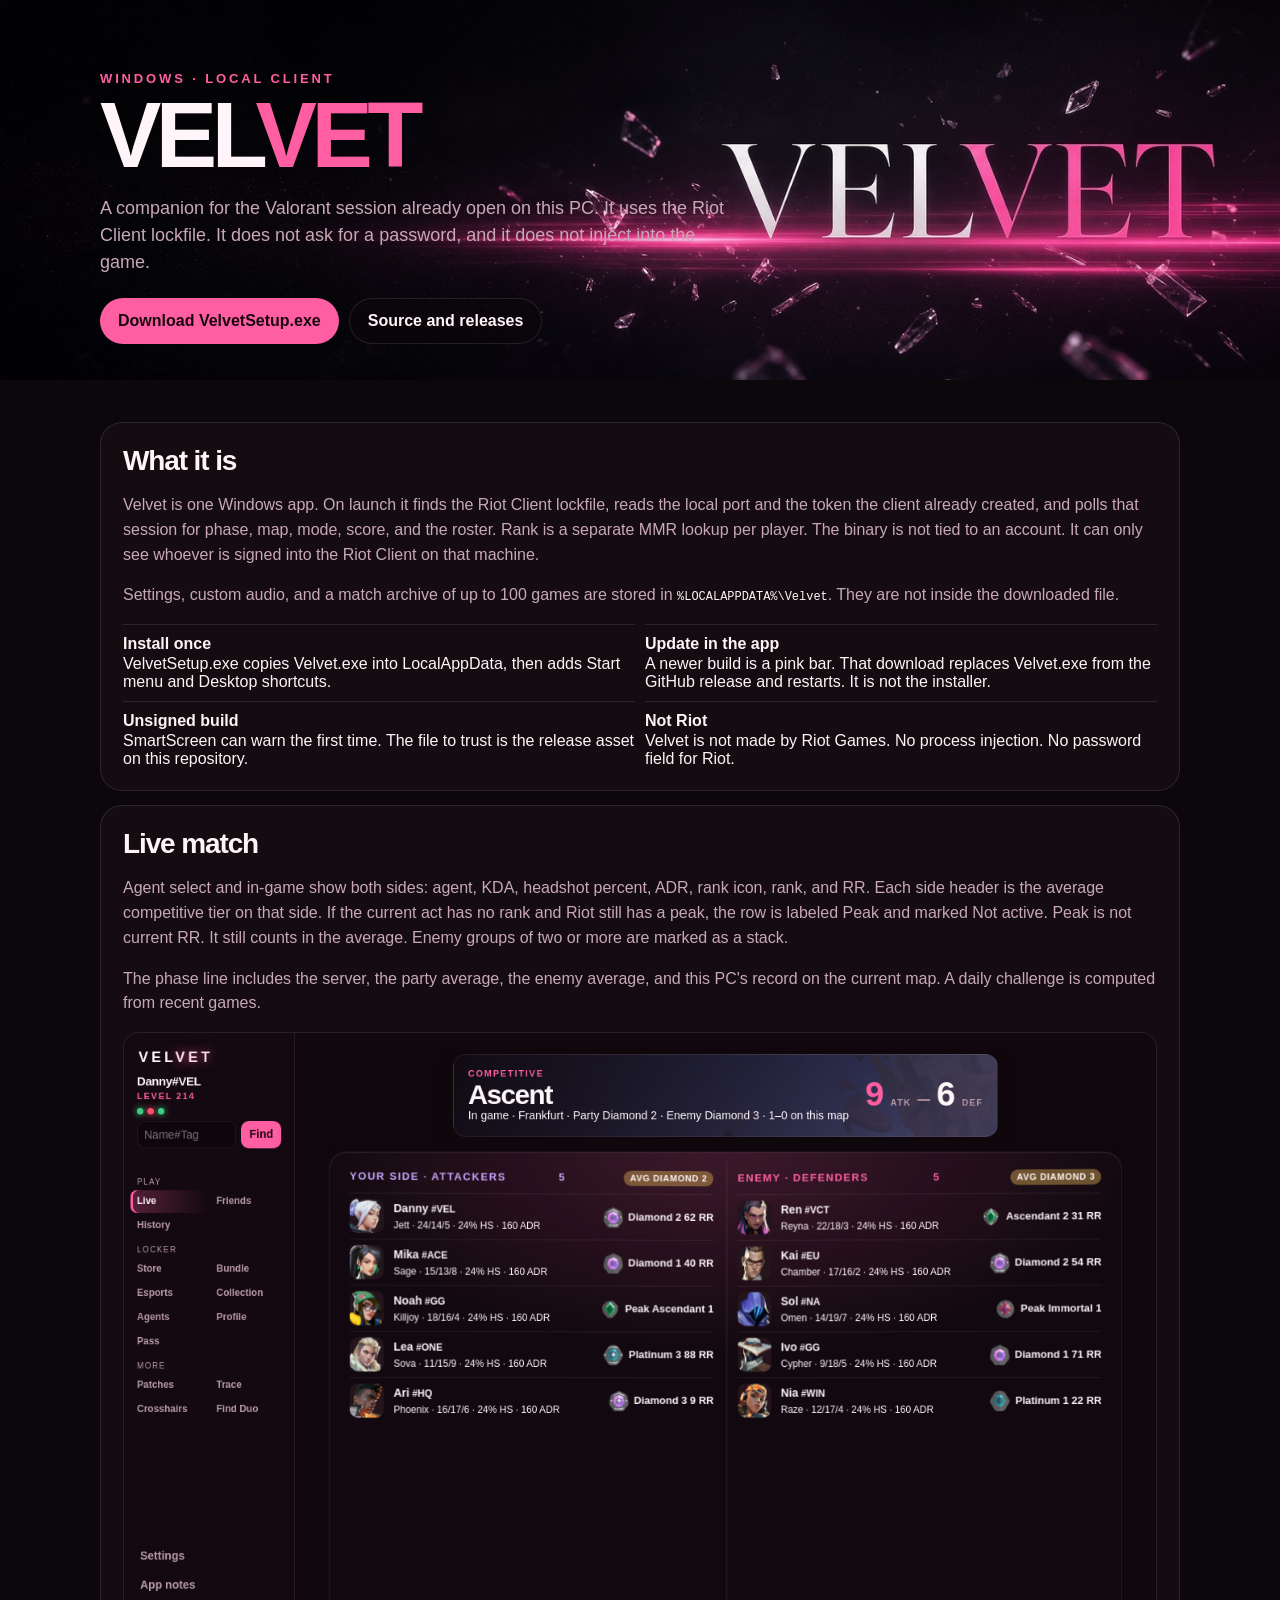
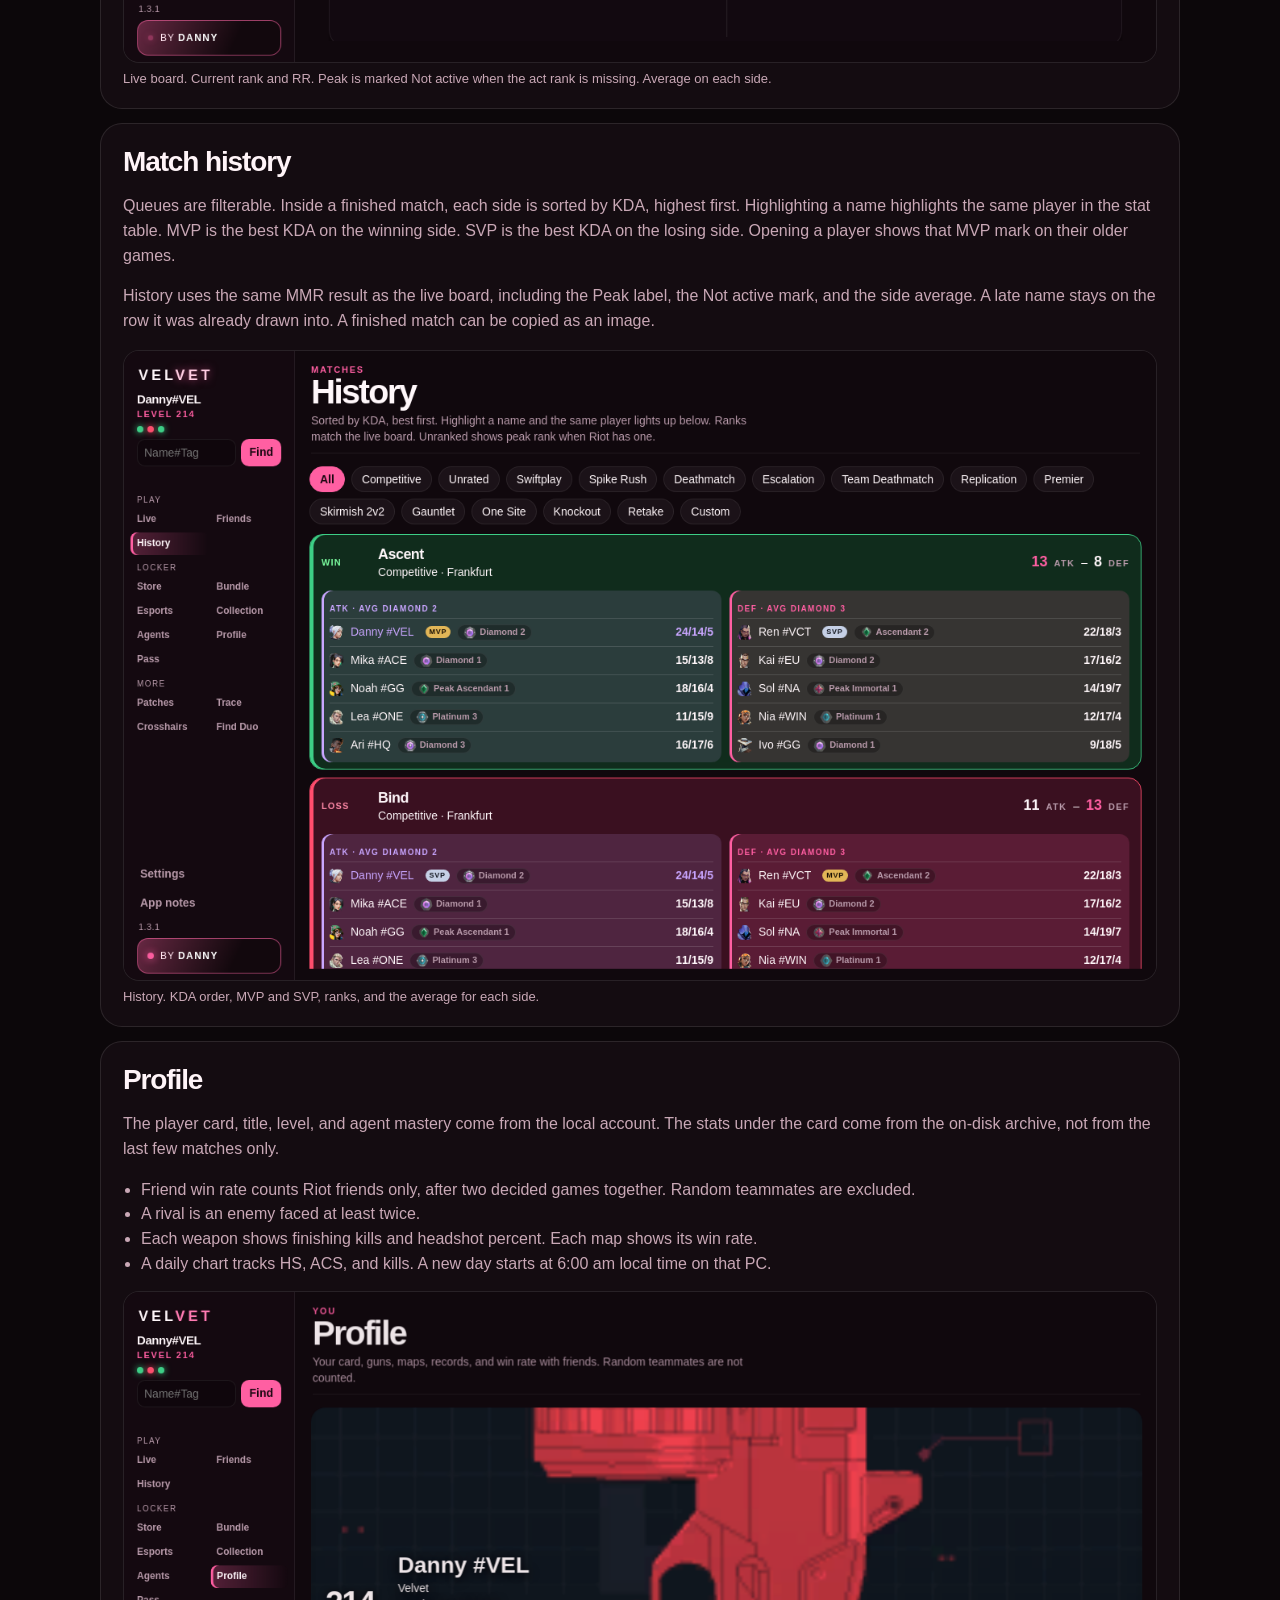
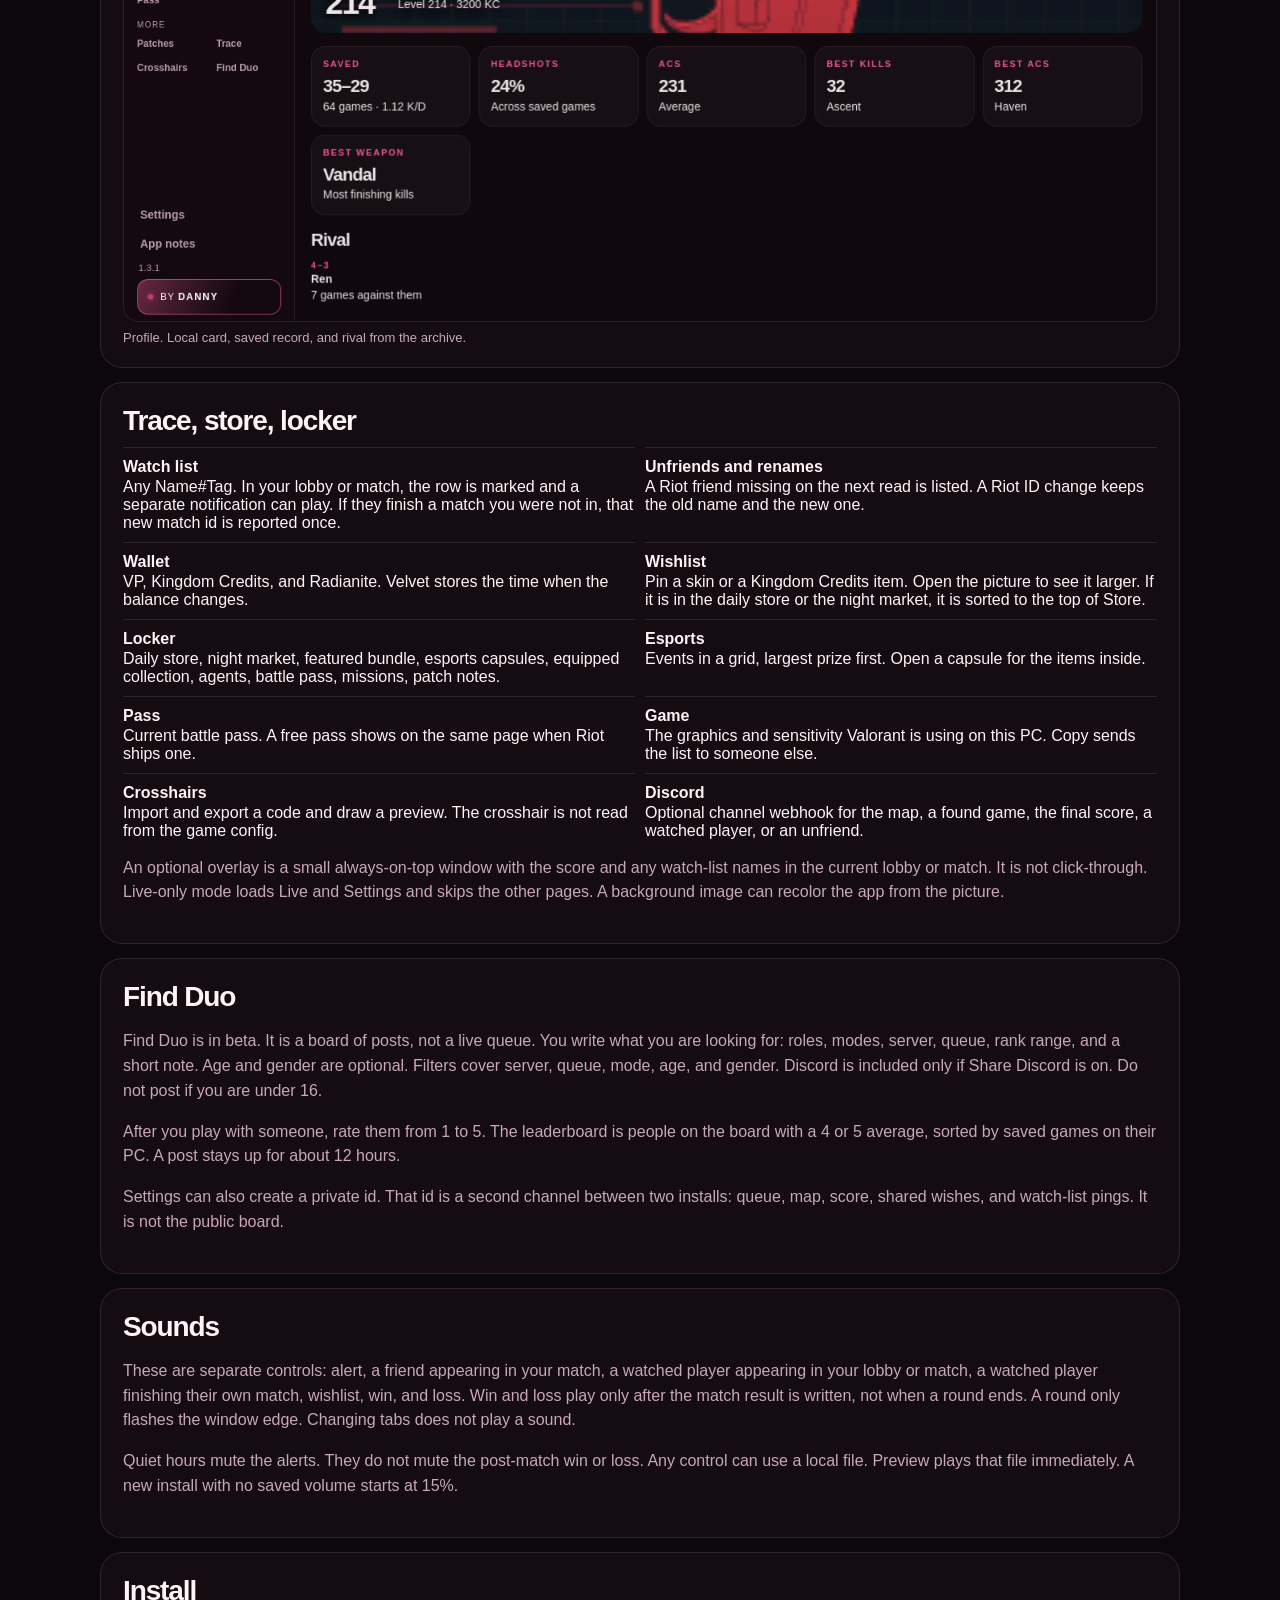
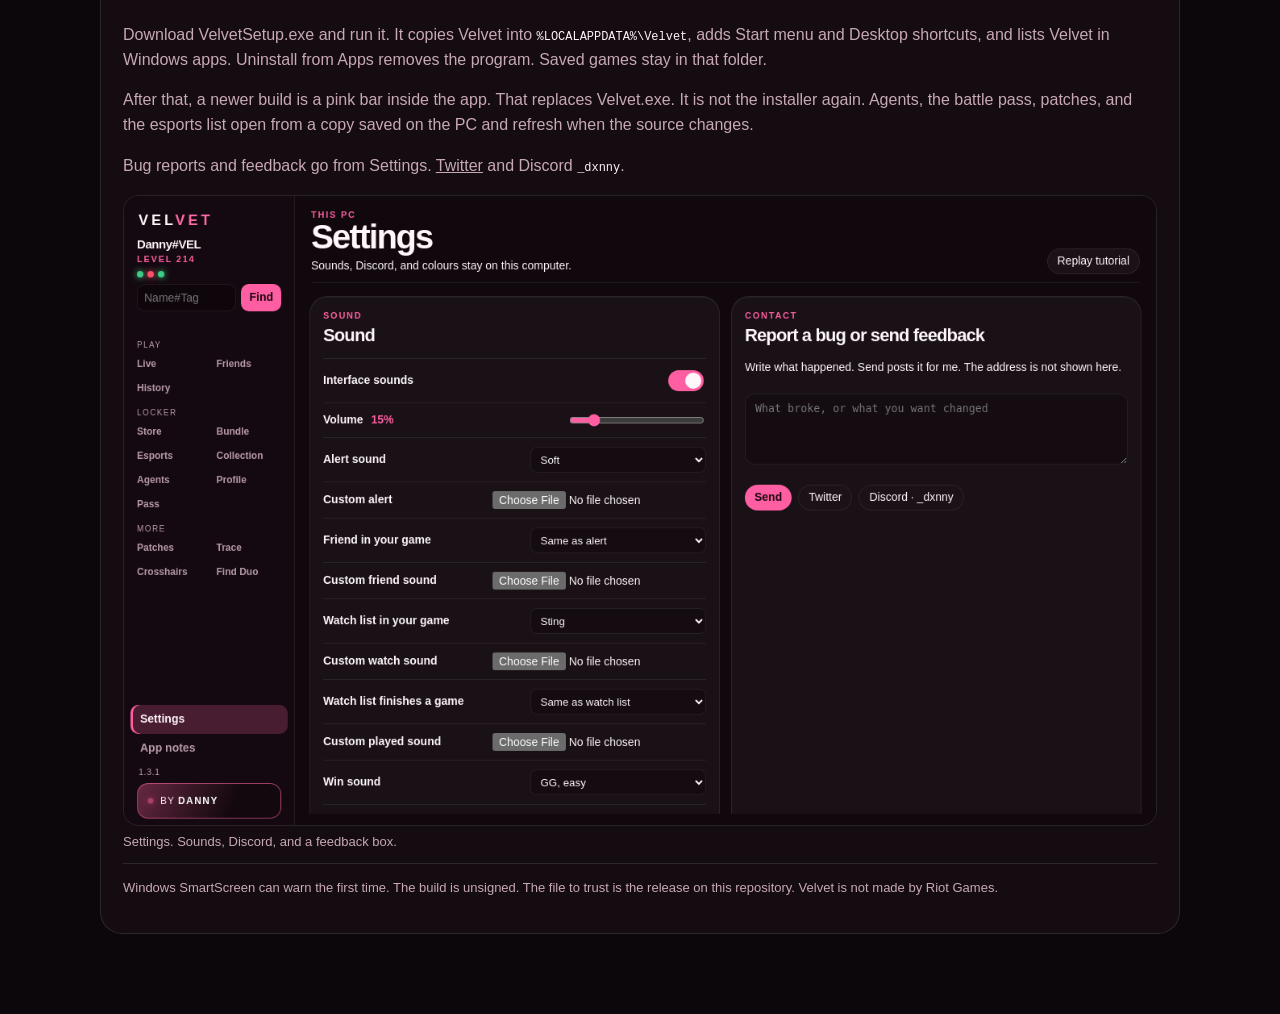
==== docs/index.html @ 8c1a857d "1.4.0 page" ====
<!DOCTYPE html>
<html lang="en">
<head>
  <meta charset="utf-8" />
  <meta name="viewport" content="width=device-width, initial-scale=1" />
  <title>Velvet — local Valorant companion for Windows</title>
  <meta name="description" content="Velvet reads the Riot Client lockfile on your PC. Live match, match history with ranks, profile archive, Trace, store, and Find Duo. No Riot password. Not made by Riot." />
  <meta property="og:title" content="Velvet" />
  <meta property="og:description" content="Local Windows companion for the Valorant client already running on that PC. Lockfile session, no password, no injection." />
  <meta property="og:image" content="https://qdxnnyq.github.io/velvet/shots/live.png" />
  <meta name="twitter:card" content="summary_large_image" />
  <meta name="twitter:image" content="https://qdxnnyq.github.io/velvet/shots/live.png" />
  <link rel="icon" href="data:image/svg+xml,%3Csvg xmlns='http://www.w3.org/2000/svg' viewBox='0 0 32 32'%3E%3Crect width='32' height='32' rx='8' fill='%23140c11'/%3E%3Ctext x='16' y='22' text-anchor='middle' font-size='16' font-family='sans-serif' fill='%23ff5fa2'%3EV%3C/text%3E%3C/svg%3E" />
  <style>
    :root { color-scheme: dark; --accent: #ff5fa2; --ink: #fff4f8; --muted: #c9a8b6; --line: rgba(255,255,255,.1); --card: #140c11; }
    * { box-sizing: border-box; }
    body { margin: 0; font-family: "Segoe UI", sans-serif; color: var(--ink); background: #0c070a; }
    a { color: inherit; }
    .hero { min-height: 380px; display: grid; align-items: end; background: #0c070a url("banner.jpg") center/cover no-repeat; }
    .hero-inner { width: min(1080px, calc(100% - 40px)); margin: 0 auto; padding: 64px 0 36px; }
    .mark { font-size: 13px; letter-spacing: .22em; text-transform: uppercase; color: var(--accent); font-weight: 750; }
    h1 { margin: 8px 0 0; font-size: clamp(48px, 8vw, 92px); letter-spacing: -.06em; line-height: .9; }
    h1 span { color: var(--accent); }
    .lead { max-width: 640px; color: var(--muted); font-size: 18px; line-height: 1.5; }
    .actions { display: flex; flex-wrap: wrap; gap: 10px; margin-top: 22px; }
    .btn { display: inline-flex; align-items: center; height: 46px; padding: 0 18px; border-radius: 999px; text-decoration: none; font-weight: 750; }
    .btn.solid { background: var(--accent); color: #1a0610; }
    .btn.ghost { border: 1px solid var(--line); background: rgba(12,7,10,.55); }
    main { width: min(1080px, calc(100% - 40px)); margin: 0 auto; padding: 28px 0 80px; }
    section { background: var(--card); border: 1px solid var(--line); border-radius: 22px; padding: 22px; margin-top: 14px; }
    h2 { margin: 0 0 10px; font-size: 28px; letter-spacing: -.04em; }
    h3 { margin: 18px 0 6px; font-size: 16px; letter-spacing: -.02em; }
    p, li { color: var(--muted); line-height: 1.55; }
    ul { padding-left: 18px; margin: 8px 0; }
    code { color: var(--ink); font-size: 0.92em; }
    .shots { display: grid; gap: 14px; }
    figure { margin: 14px 0 0; }
    figure img { width: 100%; height: auto; border-radius: 16px; border: 1px solid var(--line); display: block; background: #10080d; }
    figcaption { color: var(--muted); font-size: 13px; margin-top: 8px; }
    .grid { display: grid; grid-template-columns: 1fr 1fr; gap: 10px; margin-top: 8px; }
    .grid div { border-top: 1px solid var(--line); padding-top: 10px; }
    .grid b { display: block; color: var(--ink); margin-bottom: 2px; }
    .note { margin-top: 14px; padding-top: 14px; border-top: 1px solid var(--line); font-size: 13px; }
    @media (max-width: 800px) { .grid { grid-template-columns: 1fr; } .hero { min-height: 300px; } }
  </style>
</head>
<body>
  <header class="hero">
    <div class="hero-inner">
      <div class="mark">Windows · local client</div>
      <h1>VEL<span>VET</span></h1>
      <p class="lead">A companion for the Valorant session already open on this PC. It uses the Riot Client lockfile. It does not ask for a password, and it does not inject into the game.</p>
      <div class="actions">
        <a class="btn solid" href="https://github.com/qdxnnyq/velvet/releases/latest/download/VelvetSetup.exe">Download VelvetSetup.exe</a>
        <a class="btn ghost" href="https://github.com/qdxnnyq/velvet">Source and releases</a>
      </div>
    </div>
  </header>
  <main>
    <section>
      <h2>What it is</h2>
      <p>Velvet is one Windows app. On launch it finds the Riot Client lockfile, reads the local port and the token the client already created, and polls that session for phase, map, mode, score, and the roster. Rank is a separate MMR lookup per player. The binary is not tied to an account. It can only see whoever is signed into the Riot Client on that machine.</p>
      <p>Settings, custom audio, and a match archive of up to 100 games are stored in <code>%LOCALAPPDATA%\Velvet</code>. They are not inside the downloaded file.</p>
      <div class="grid">
        <div><b>Install once</b> VelvetSetup.exe copies Velvet.exe into LocalAppData, then adds Start menu and Desktop shortcuts.</div>
        <div><b>Update in the app</b> A newer build is a pink bar. That download replaces Velvet.exe from the GitHub release and restarts. It is not the installer.</div>
        <div><b>Unsigned build</b> SmartScreen can warn the first time. The file to trust is the release asset on this repository.</div>
        <div><b>Not Riot</b> Velvet is not made by Riot Games. No process injection. No password field for Riot.</div>
      </div>
    </section>

    <section>
      <h2>Live match</h2>
      <p>Agent select and in-game show both sides: agent, KDA, headshot percent, ADR, rank icon, rank, and RR. Each side header is the average competitive tier on that side. If the current act has no rank and Riot still has a peak, the row is labeled Peak and marked Not active. Peak is not current RR. It still counts in the average. Enemy groups of two or more are marked as a stack.</p>
      <p>The phase line includes the server, the party average, the enemy average, and this PC's record on the current map. A daily challenge is computed from recent games.</p>
      <figure>
        <img src="shots/live.png" alt="Live competitive match on Ascent with ranks, RR, peak ranks, and team averages" />
        <figcaption>Live board. Current rank and RR. Peak is marked Not active when the act rank is missing. Average on each side.</figcaption>
      </figure>
    </section>

    <section>
      <h2>Match history</h2>
      <p>Queues are filterable. Inside a finished match, each side is sorted by KDA, highest first. Highlighting a name highlights the same player in the stat table. MVP is the best KDA on the winning side. SVP is the best KDA on the losing side. Opening a player shows that MVP mark on their older games.</p>
      <p>History uses the same MMR result as the live board, including the Peak label, the Not active mark, and the side average. A late name stays on the row it was already drawn into. A finished match can be copied as an image.</p>
      <figure>
        <img src="shots/history.png" alt="Match history with KDA order, MVP, SVP, ranks, and peak ranks" />
        <figcaption>History. KDA order, MVP and SVP, ranks, and the average for each side.</figcaption>
      </figure>
    </section>

    <section>
      <h2>Profile</h2>
      <p>The player card, title, level, and agent mastery come from the local account. The stats under the card come from the on-disk archive, not from the last few matches only.</p>
      <ul>
        <li>Friend win rate counts Riot friends only, after two decided games together. Random teammates are excluded.</li>
        <li>A rival is an enemy faced at least twice.</li>
        <li>Each weapon shows finishing kills and headshot percent. Each map shows its win rate.</li>
        <li>A daily chart tracks HS, ACS, and kills. A new day starts at 6:00 am local time on that PC.</li>
      </ul>
      <figure>
        <img src="shots/profile.png" alt="Profile with player card, saved record, and rival" />
        <figcaption>Profile. Local card, saved record, and rival from the archive.</figcaption>
      </figure>
    </section>

    <section>
      <h2>Trace, store, locker</h2>
      <div class="grid">
        <div><b>Watch list</b> Any Name#Tag. In your lobby or match, the row is marked and a separate notification can play. If they finish a match you were not in, that new match id is reported once.</div>
        <div><b>Unfriends and renames</b> A Riot friend missing on the next read is listed. A Riot ID change keeps the old name and the new one.</div>
        <div><b>Wallet</b> VP, Kingdom Credits, and Radianite. Velvet stores the time when the balance changes.</div>
        <div><b>Wishlist</b> Pin a skin or a Kingdom Credits item. Open the picture to see it larger. If it is in the daily store or the night market, it is sorted to the top of Store.</div>
        <div><b>Locker</b> Daily store, night market, featured bundle, esports capsules, equipped collection, agents, battle pass, missions, patch notes.</div>
        <div><b>Esports</b> Events in a grid, largest prize first. Open a capsule for the items inside.</div>
        <div><b>Pass</b> Current battle pass. A free pass shows on the same page when Riot ships one.</div>
        <div><b>Game</b> The graphics and sensitivity Valorant is using on this PC. Copy sends the list to someone else.</div>
        <div><b>Crosshairs</b> Import and export a code and draw a preview. The crosshair is not read from the game config.</div>
        <div><b>Discord</b> Optional channel webhook for the map, a found game, the final score, a watched player, or an unfriend.</div>
      </div>
      <p>An optional overlay is a small always-on-top window with the score and any watch-list names in the current lobby or match. It is not click-through. Live-only mode loads Live and Settings and skips the other pages. A background image can recolor the app from the picture.</p>
    </section>

    <section>
      <h2>Find Duo</h2>
      <p>Find Duo is in beta. It is a board of posts, not a live queue. You write what you are looking for: roles, modes, server, queue, rank range, and a short note. Age and gender are optional. Filters cover server, queue, mode, age, and gender. Discord is included only if Share Discord is on. Do not post if you are under 16.</p>
      <p>After you play with someone, rate them from 1 to 5. The leaderboard is people on the board with a 4 or 5 average, sorted by saved games on their PC. A post stays up for about 12 hours.</p>
      <p>Settings can also create a private id. That id is a second channel between two installs: queue, map, score, shared wishes, and watch-list pings. It is not the public board.</p>
    </section>

    <section>
      <h2>Sounds</h2>
      <p>These are separate controls: alert, a friend appearing in your match, a watched player appearing in your lobby or match, a watched player finishing their own match, wishlist, win, and loss. Win and loss play only after the match result is written, not when a round ends. A round only flashes the window edge. Changing tabs does not play a sound.</p>
      <p>Quiet hours mute the alerts. They do not mute the post-match win or loss. Any control can use a local file. Preview plays that file immediately. A new install with no saved volume starts at 15%.</p>
    </section>

    <section>
      <h2>Install</h2>
      <p>Download VelvetSetup.exe and run it. It copies Velvet into <code>%LOCALAPPDATA%\Velvet</code>, adds Start menu and Desktop shortcuts, and lists Velvet in Windows apps. Uninstall from Apps removes the program. Saved games stay in that folder.</p>
      <p>After that, a newer build is a pink bar inside the app. That replaces Velvet.exe. It is not the installer again. Agents, the battle pass, patches, and the esports list open from a copy saved on the PC and refresh when the source changes.</p>
      <p>Bug reports and feedback go from Settings. <a href="https://x.com/qdxnnyq">Twitter</a> and Discord <code>_dxnny</code>.</p>
      <figure>
        <img src="shots/settings.png" alt="Settings with sound controls and a feedback box" />
        <figcaption>Settings. Sounds, Discord, and a feedback box.</figcaption>
      </figure>
      <p class="note">Windows SmartScreen can warn the first time. The build is unsigned. The file to trust is the release on this repository. Velvet is not made by Riot Games.</p>
    </section>
  </main>
</body>
</html>
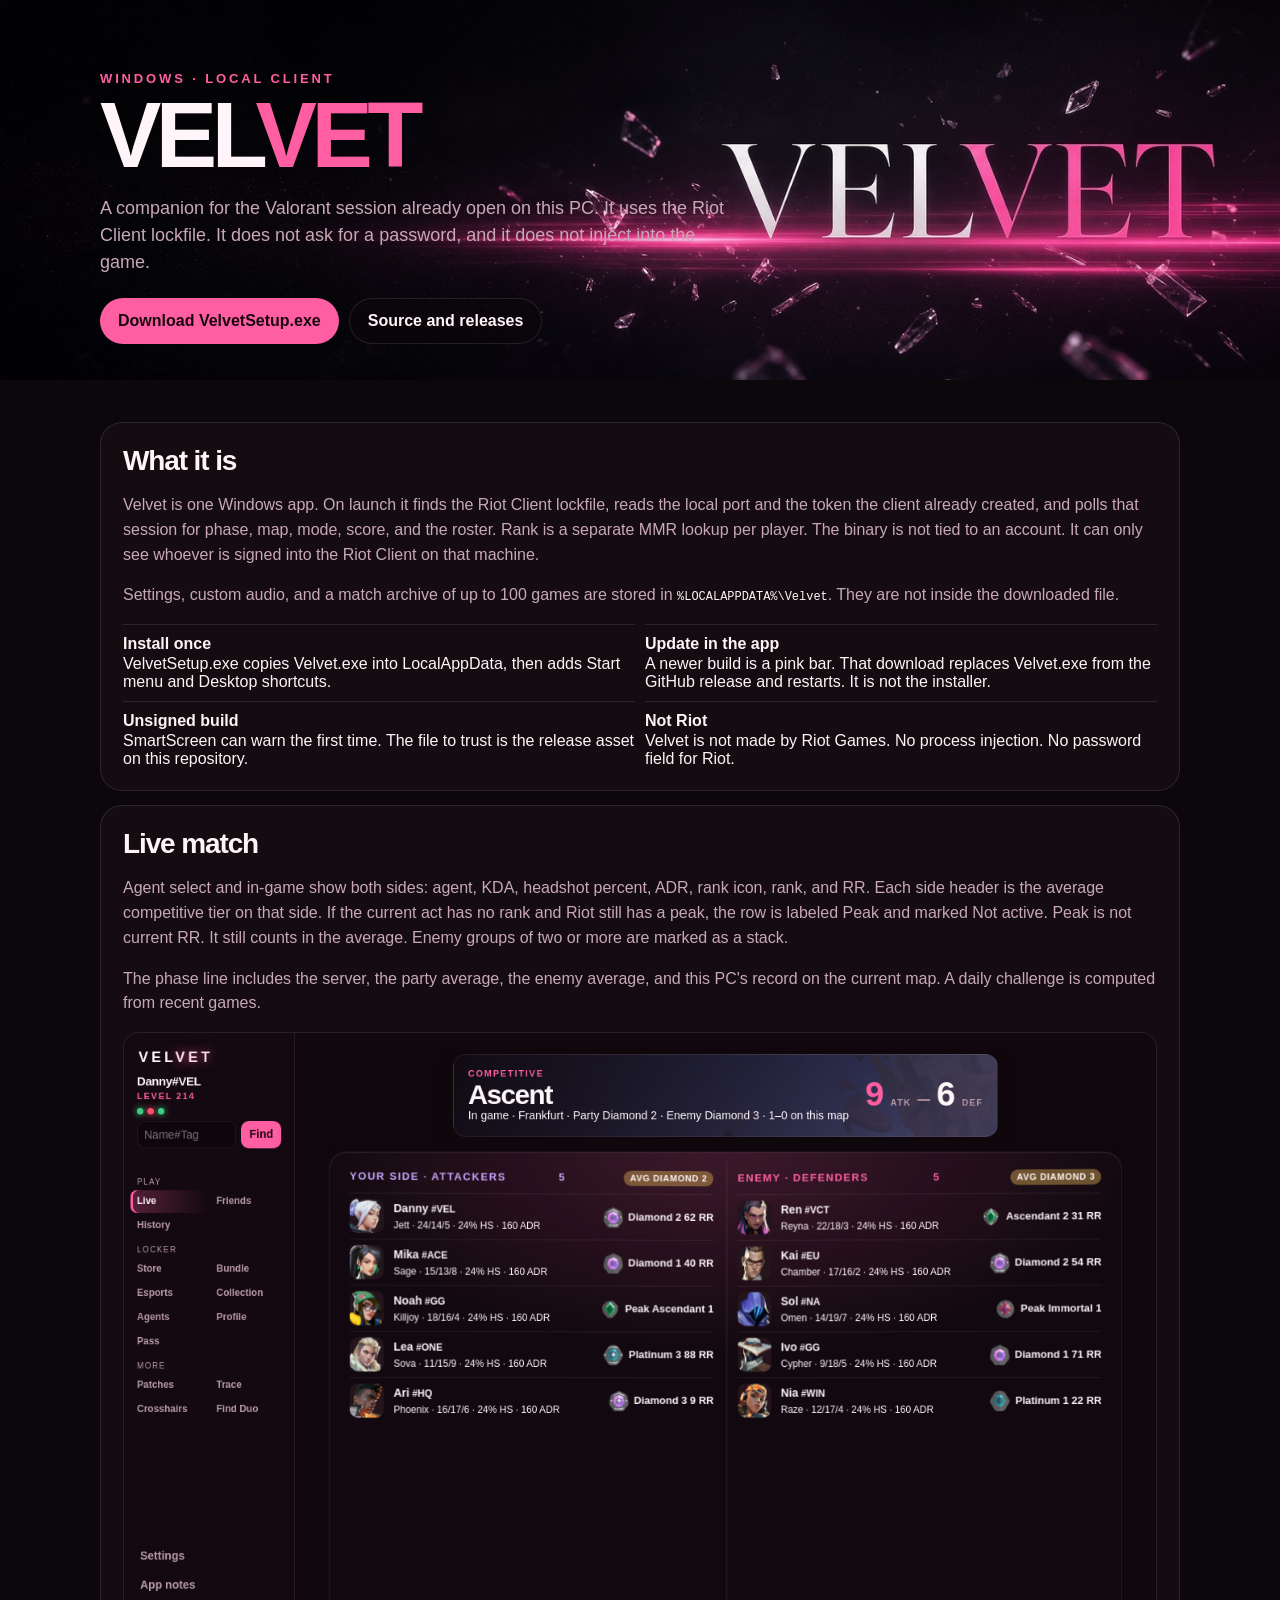
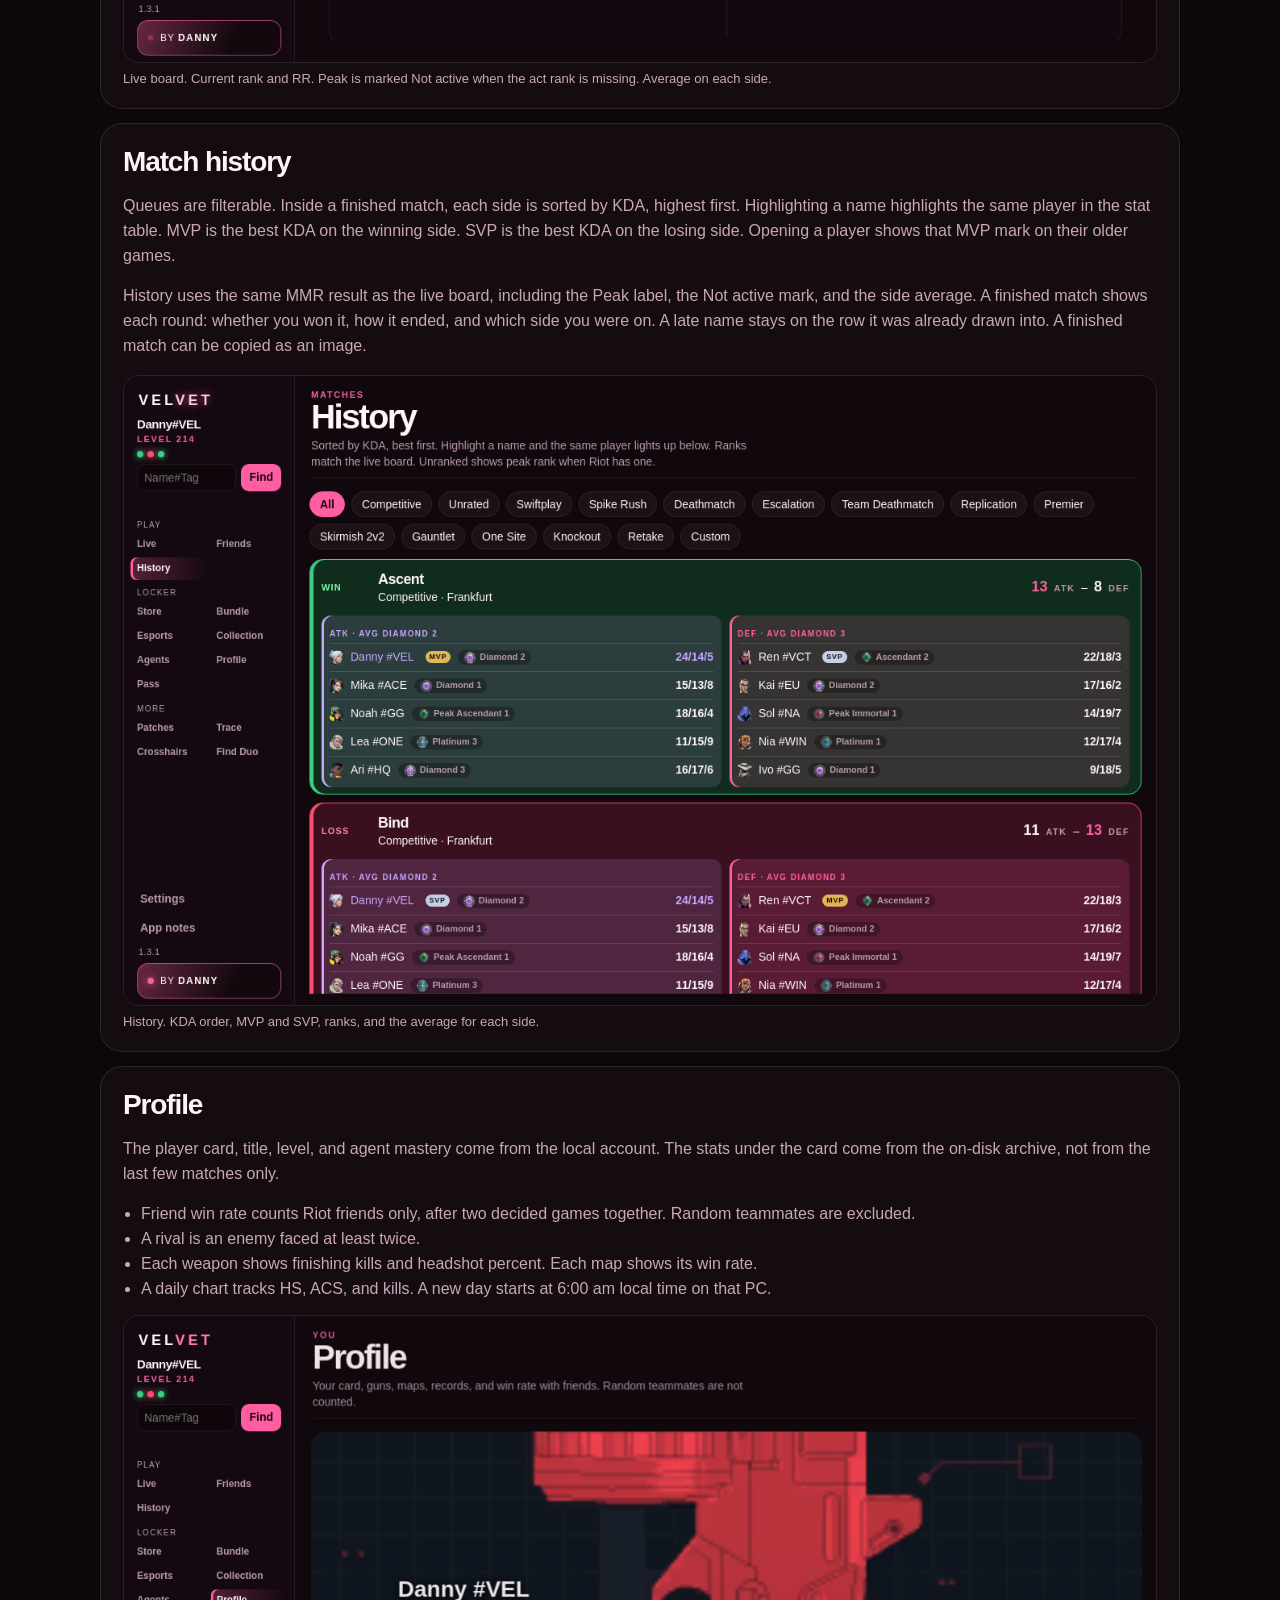
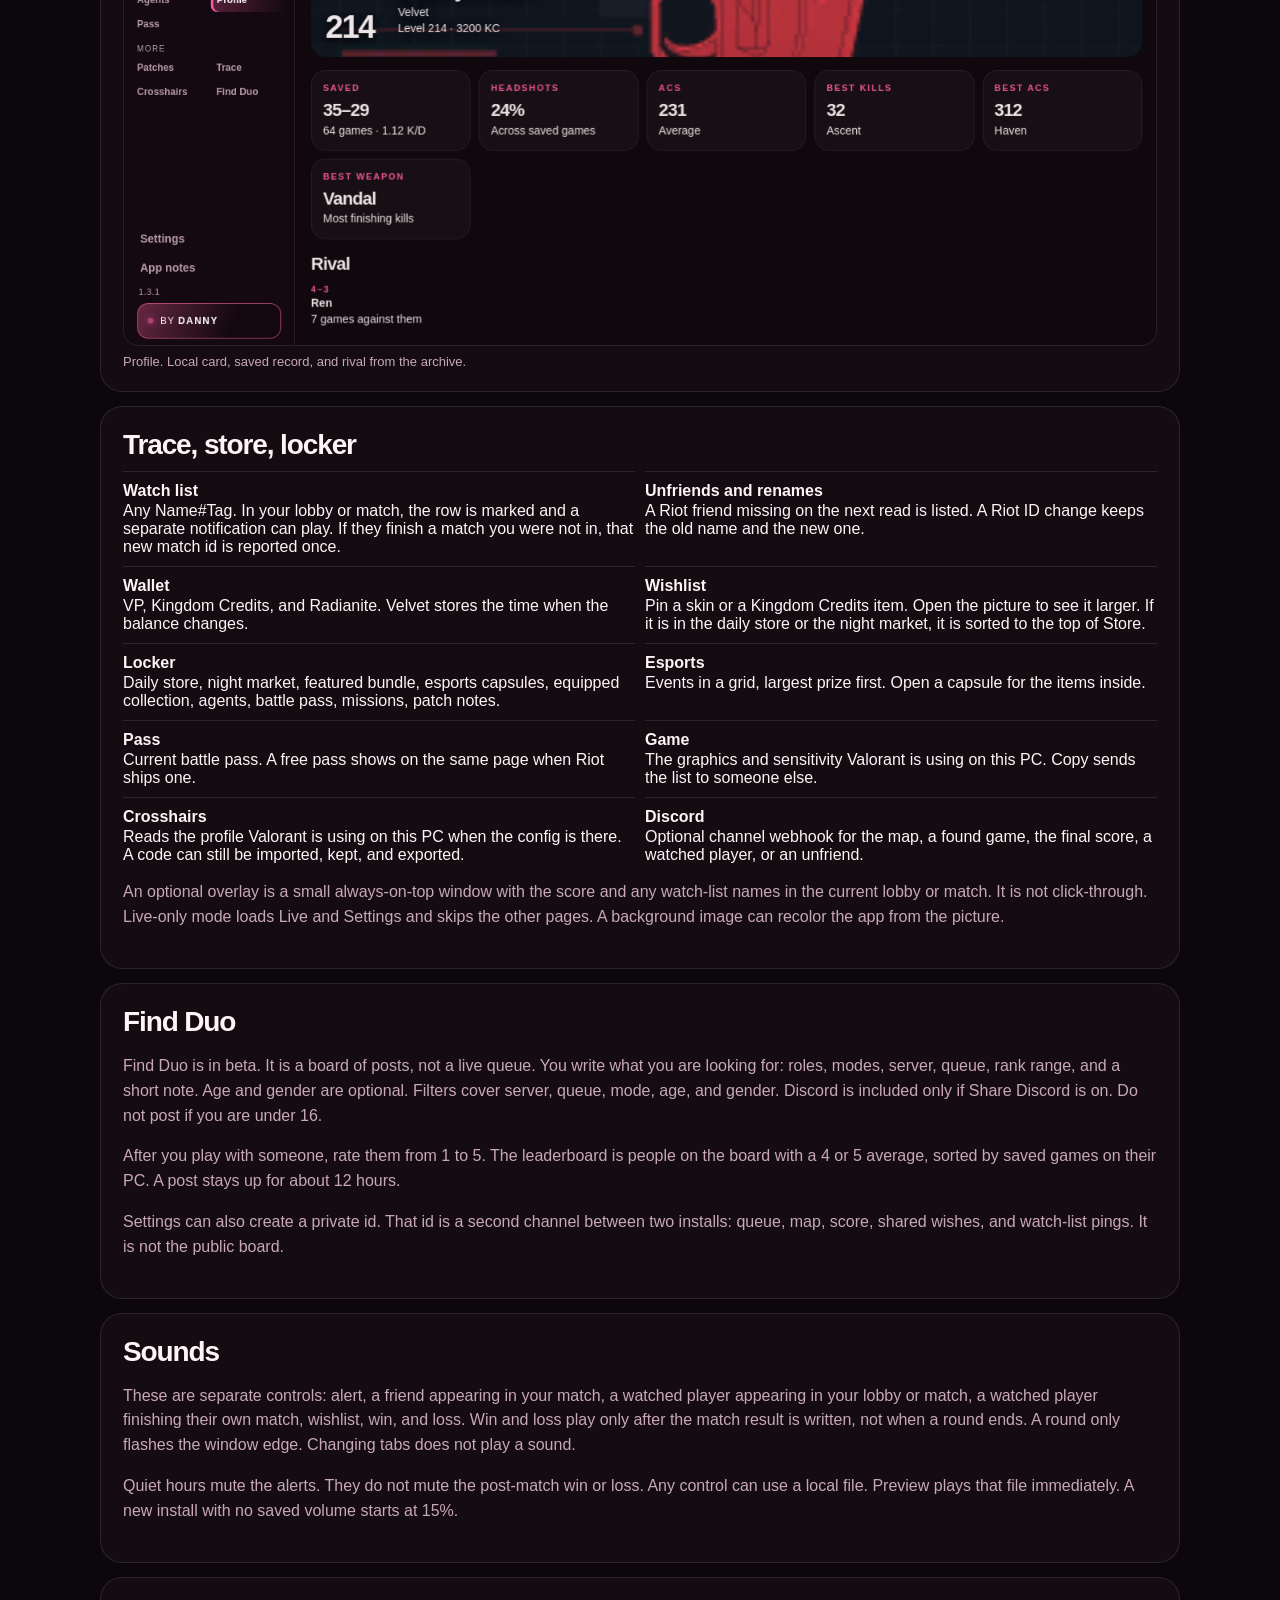
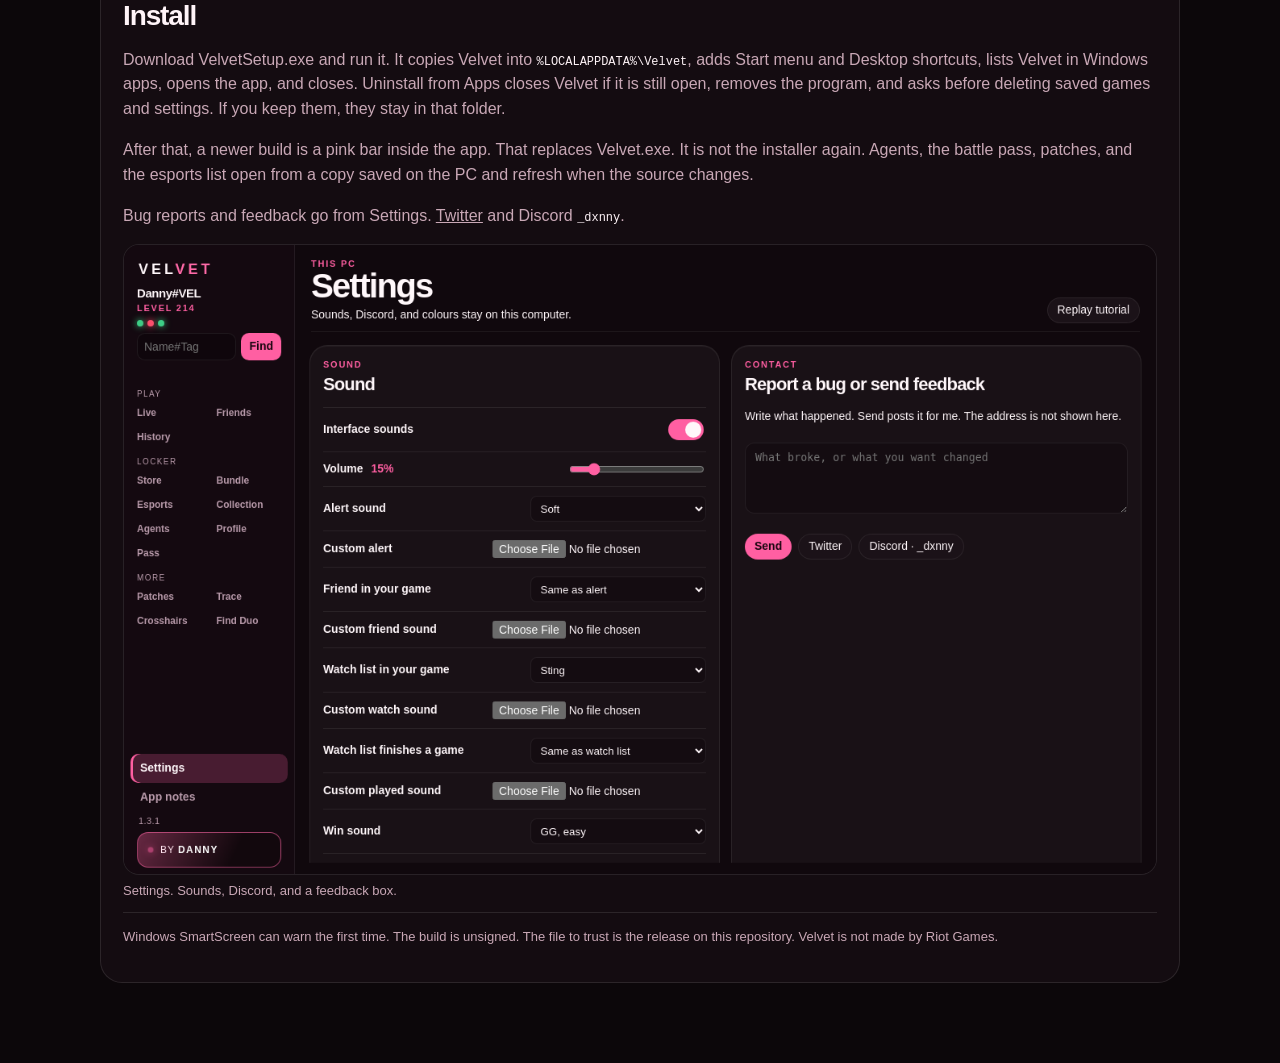
==== commit f9c74078: "Velvet 1.4.1 page" ====
--- a/docs/index.html
+++ b/docs/index.html
@@ -82,7 +82,7 @@
     <section>
       <h2>Match history</h2>
       <p>Queues are filterable. Inside a finished match, each side is sorted by KDA, highest first. Highlighting a name highlights the same player in the stat table. MVP is the best KDA on the winning side. SVP is the best KDA on the losing side. Opening a player shows that MVP mark on their older games.</p>
-      <p>History uses the same MMR result as the live board, including the Peak label, the Not active mark, and the side average. A late name stays on the row it was already drawn into. A finished match can be copied as an image.</p>
+      <p>History uses the same MMR result as the live board, including the Peak label, the Not active mark, and the side average. A finished match shows each round: whether you won it, how it ended, and which side you were on. A late name stays on the row it was already drawn into. A finished match can be copied as an image.</p>
       <figure>
         <img src="shots/history.png" alt="Match history with KDA order, MVP, SVP, ranks, and peak ranks" />
         <figcaption>History. KDA order, MVP and SVP, ranks, and the average for each side.</figcaption>
@@ -115,7 +115,7 @@
         <div><b>Esports</b> Events in a grid, largest prize first. Open a capsule for the items inside.</div>
         <div><b>Pass</b> Current battle pass. A free pass shows on the same page when Riot ships one.</div>
         <div><b>Game</b> The graphics and sensitivity Valorant is using on this PC. Copy sends the list to someone else.</div>
-        <div><b>Crosshairs</b> Import and export a code and draw a preview. The crosshair is not read from the game config.</div>
+        <div><b>Crosshairs</b> Reads the profile Valorant is using on this PC when the config is there. A code can still be imported, kept, and exported.</div>
         <div><b>Discord</b> Optional channel webhook for the map, a found game, the final score, a watched player, or an unfriend.</div>
       </div>
       <p>An optional overlay is a small always-on-top window with the score and any watch-list names in the current lobby or match. It is not click-through. Live-only mode loads Live and Settings and skips the other pages. A background image can recolor the app from the picture.</p>
@@ -136,7 +136,7 @@
 
     <section>
       <h2>Install</h2>
-      <p>Download VelvetSetup.exe and run it. It copies Velvet into <code>%LOCALAPPDATA%\Velvet</code>, adds Start menu and Desktop shortcuts, and lists Velvet in Windows apps. Uninstall from Apps removes the program. Saved games stay in that folder.</p>
+      <p>Download VelvetSetup.exe and run it. It copies Velvet into <code>%LOCALAPPDATA%\Velvet</code>, adds Start menu and Desktop shortcuts, lists Velvet in Windows apps, opens the app, and closes. Uninstall from Apps closes Velvet if it is still open, removes the program, and asks before deleting saved games and settings. If you keep them, they stay in that folder.</p>
       <p>After that, a newer build is a pink bar inside the app. That replaces Velvet.exe. It is not the installer again. Agents, the battle pass, patches, and the esports list open from a copy saved on the PC and refresh when the source changes.</p>
       <p>Bug reports and feedback go from Settings. <a href="https://x.com/qdxnnyq">Twitter</a> and Discord <code>_dxnny</code>.</p>
       <figure>
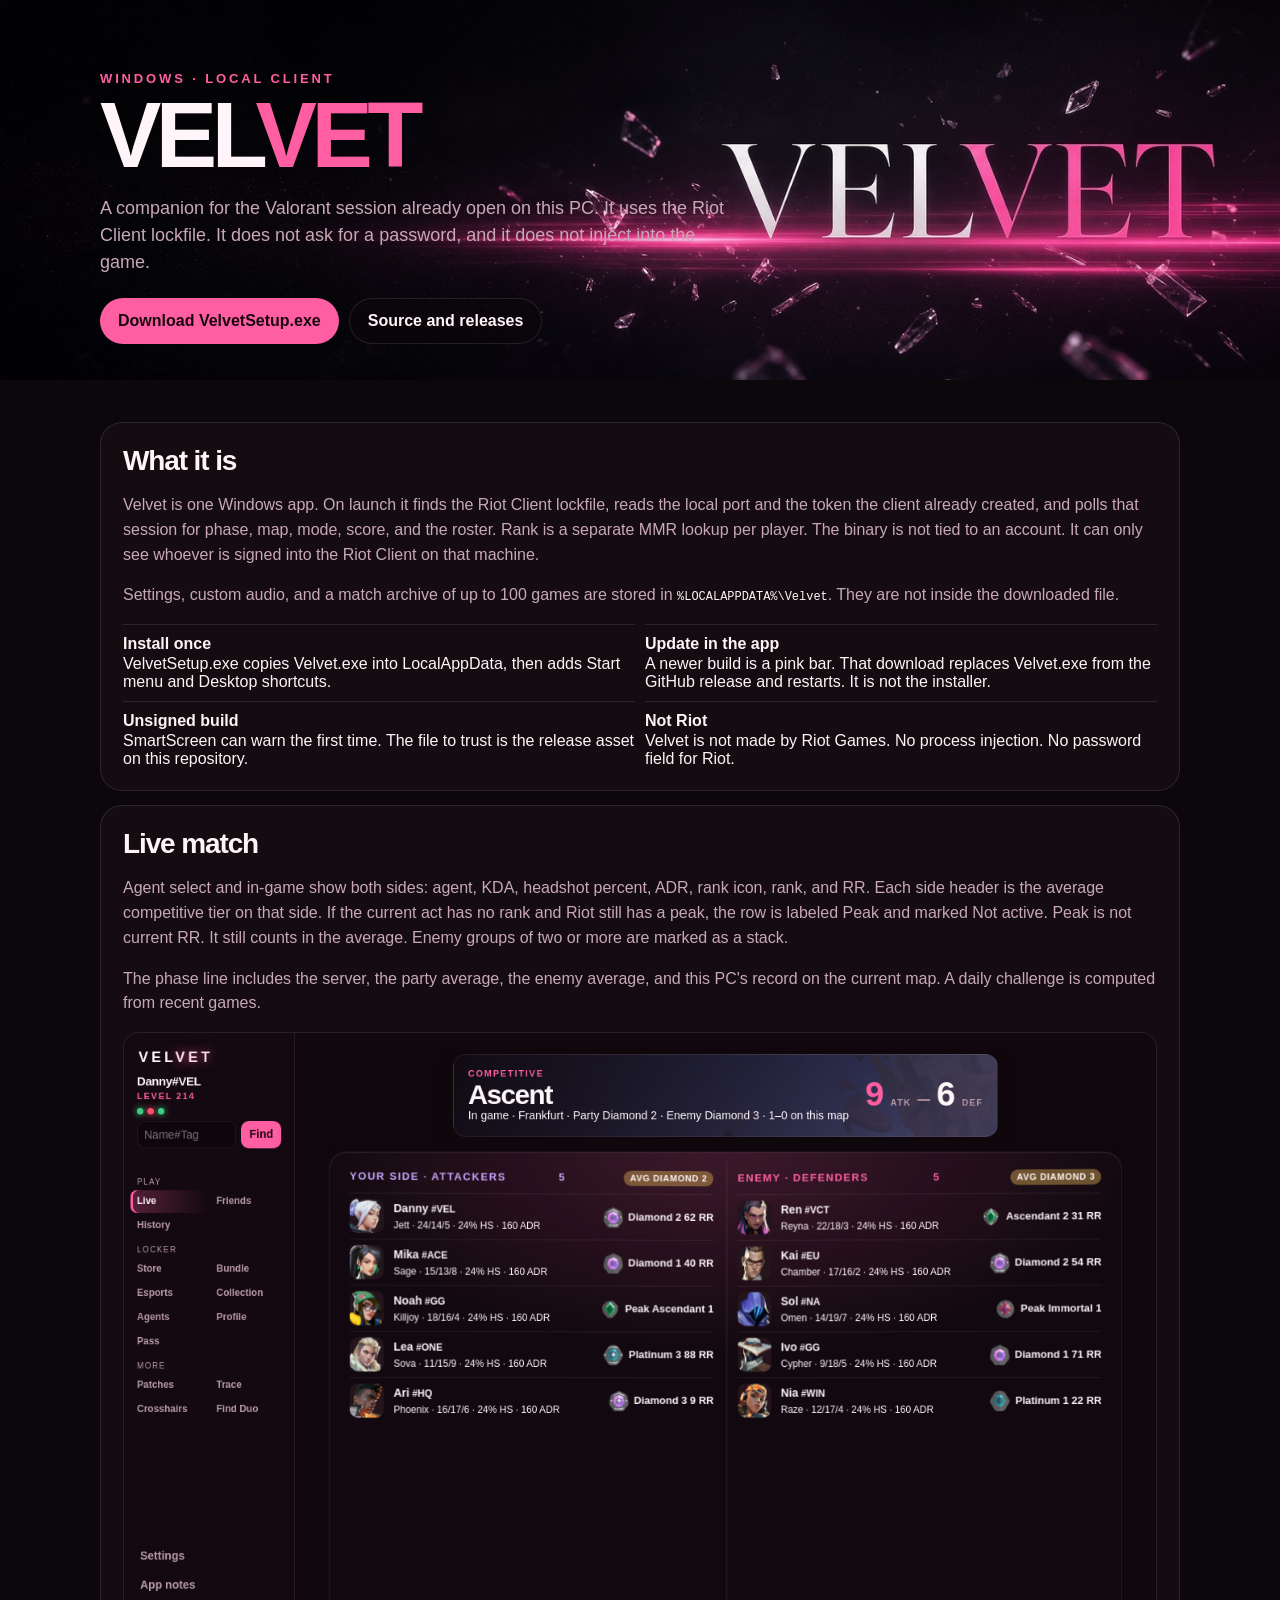
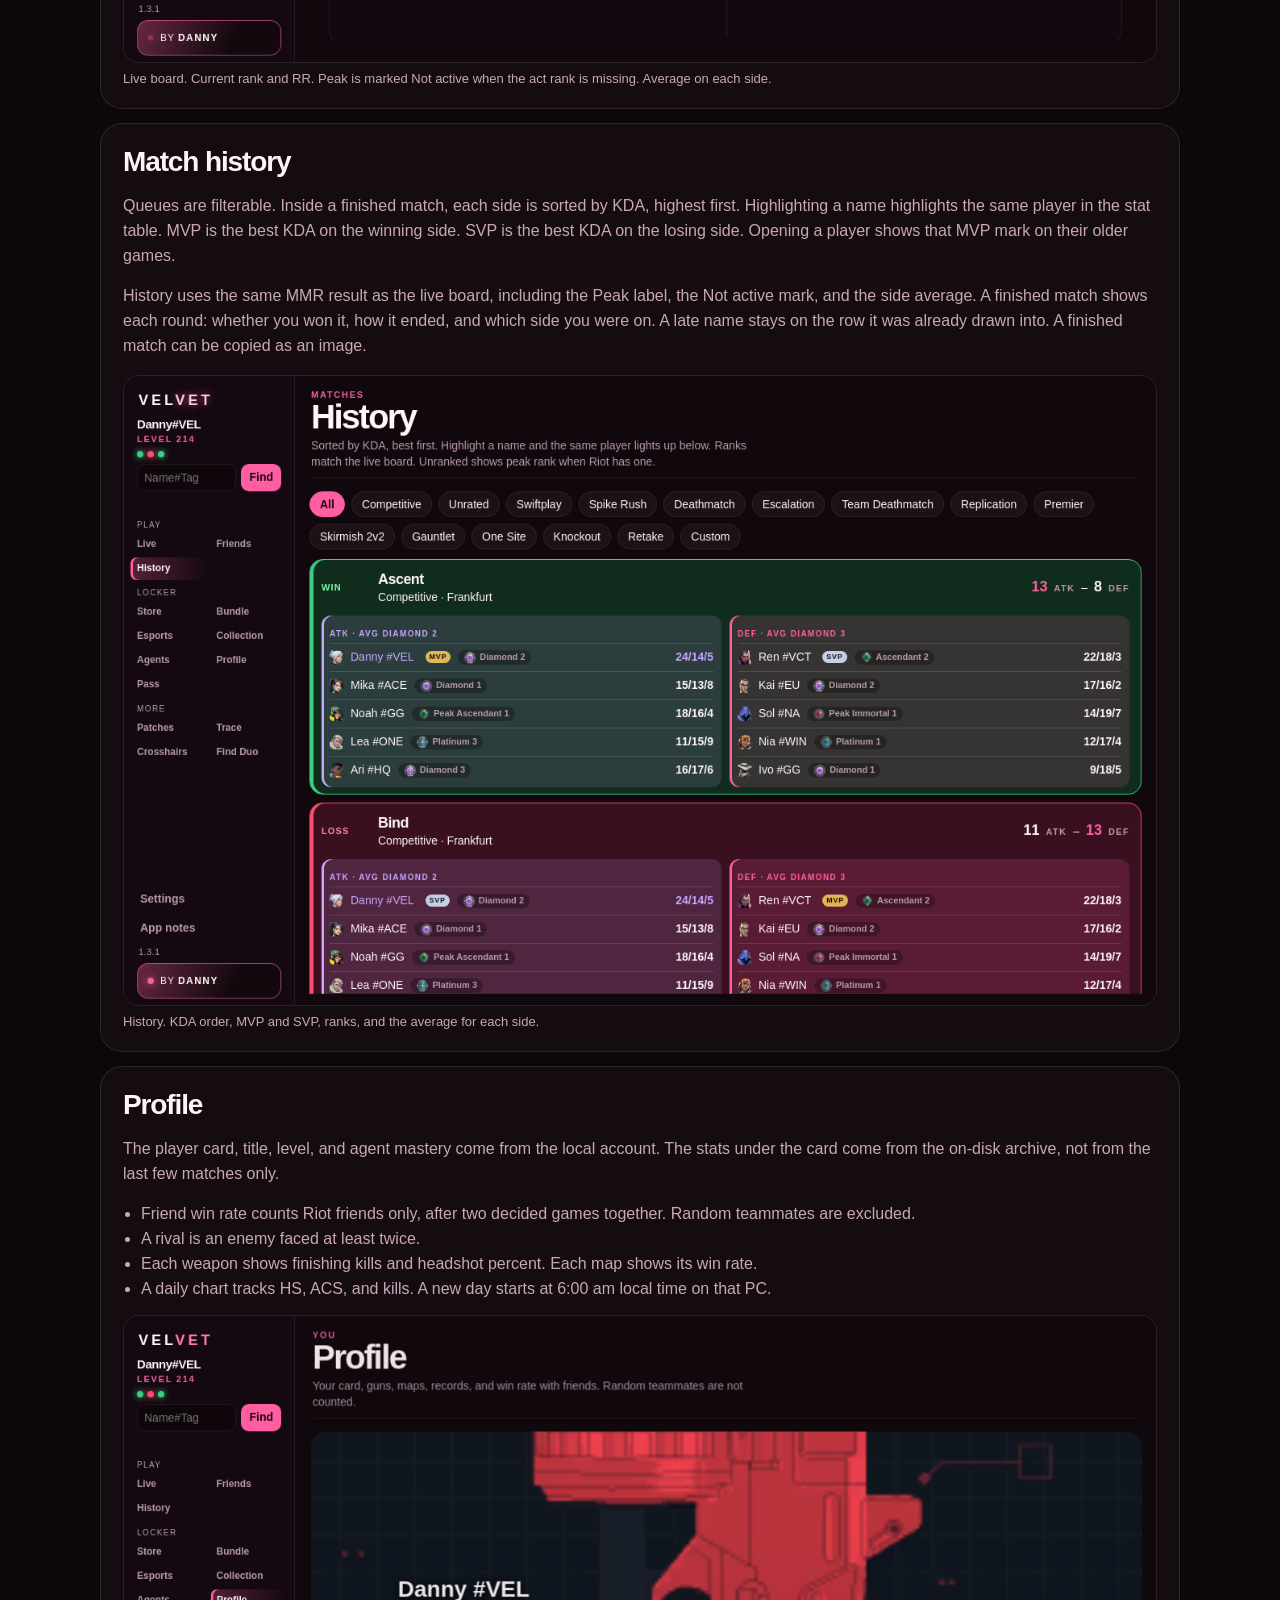
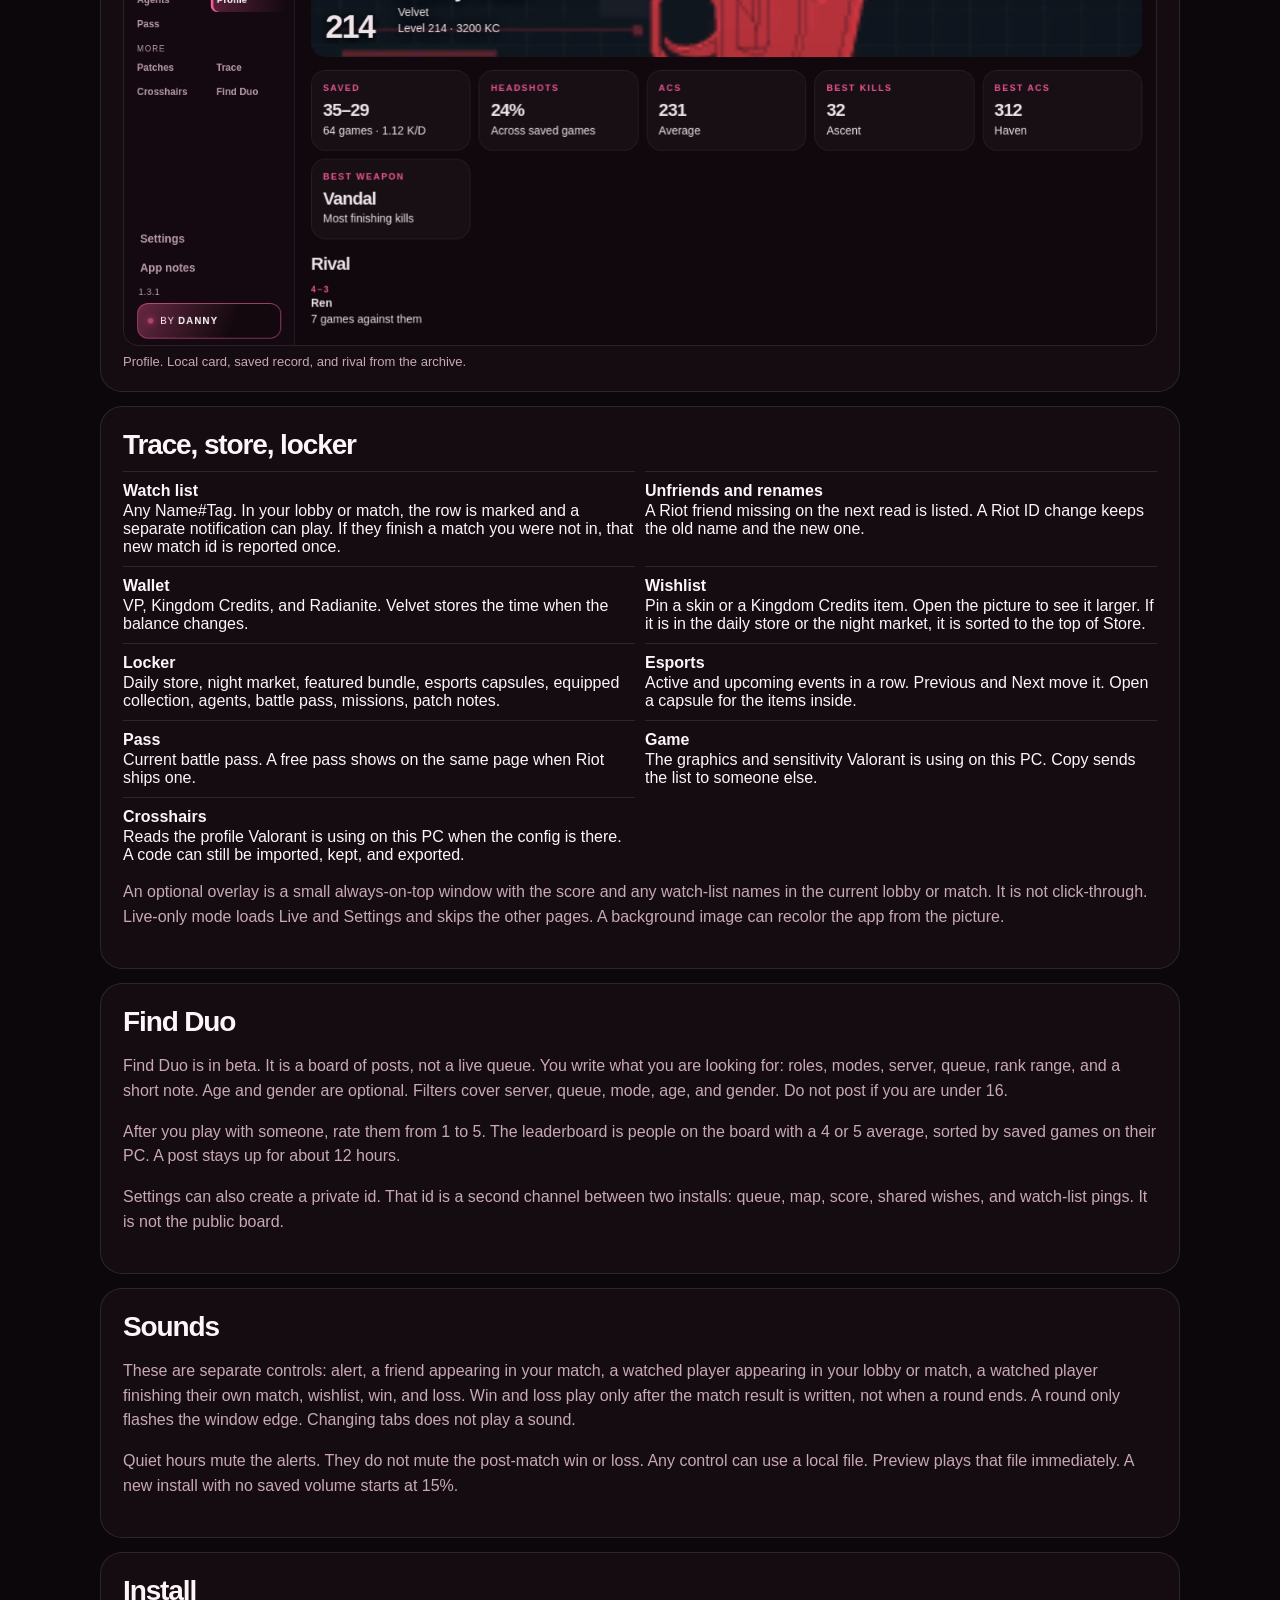
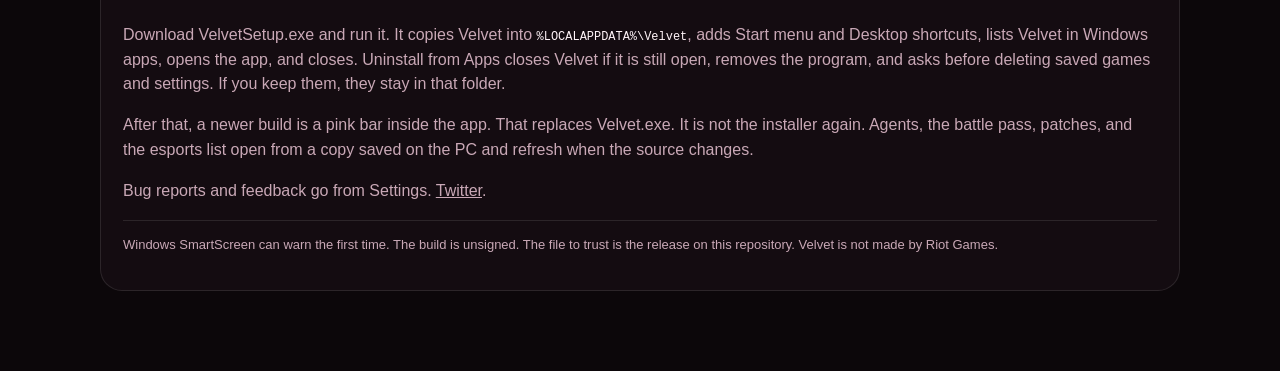
==== commit c4600148: "Remove Discord from the GitHub Pages site." ====
--- a/docs/index.html
+++ b/docs/index.html
@@ -112,18 +112,17 @@
         <div><b>Wallet</b> VP, Kingdom Credits, and Radianite. Velvet stores the time when the balance changes.</div>
         <div><b>Wishlist</b> Pin a skin or a Kingdom Credits item. Open the picture to see it larger. If it is in the daily store or the night market, it is sorted to the top of Store.</div>
         <div><b>Locker</b> Daily store, night market, featured bundle, esports capsules, equipped collection, agents, battle pass, missions, patch notes.</div>
-        <div><b>Esports</b> Events in a grid, largest prize first. Open a capsule for the items inside.</div>
+        <div><b>Esports</b> Active and upcoming events in a row. Previous and Next move it. Open a capsule for the items inside.</div>
         <div><b>Pass</b> Current battle pass. A free pass shows on the same page when Riot ships one.</div>
         <div><b>Game</b> The graphics and sensitivity Valorant is using on this PC. Copy sends the list to someone else.</div>
         <div><b>Crosshairs</b> Reads the profile Valorant is using on this PC when the config is there. A code can still be imported, kept, and exported.</div>
-        <div><b>Discord</b> Optional channel webhook for the map, a found game, the final score, a watched player, or an unfriend.</div>
       </div>
       <p>An optional overlay is a small always-on-top window with the score and any watch-list names in the current lobby or match. It is not click-through. Live-only mode loads Live and Settings and skips the other pages. A background image can recolor the app from the picture.</p>
     </section>
 
     <section>
       <h2>Find Duo</h2>
-      <p>Find Duo is in beta. It is a board of posts, not a live queue. You write what you are looking for: roles, modes, server, queue, rank range, and a short note. Age and gender are optional. Filters cover server, queue, mode, age, and gender. Discord is included only if Share Discord is on. Do not post if you are under 16.</p>
+      <p>Find Duo is in beta. It is a board of posts, not a live queue. You write what you are looking for: roles, modes, server, queue, rank range, and a short note. Age and gender are optional. Filters cover server, queue, mode, age, and gender. Do not post if you are under 16.</p>
       <p>After you play with someone, rate them from 1 to 5. The leaderboard is people on the board with a 4 or 5 average, sorted by saved games on their PC. A post stays up for about 12 hours.</p>
       <p>Settings can also create a private id. That id is a second channel between two installs: queue, map, score, shared wishes, and watch-list pings. It is not the public board.</p>
     </section>
@@ -138,11 +137,7 @@
       <h2>Install</h2>
       <p>Download VelvetSetup.exe and run it. It copies Velvet into <code>%LOCALAPPDATA%\Velvet</code>, adds Start menu and Desktop shortcuts, lists Velvet in Windows apps, opens the app, and closes. Uninstall from Apps closes Velvet if it is still open, removes the program, and asks before deleting saved games and settings. If you keep them, they stay in that folder.</p>
       <p>After that, a newer build is a pink bar inside the app. That replaces Velvet.exe. It is not the installer again. Agents, the battle pass, patches, and the esports list open from a copy saved on the PC and refresh when the source changes.</p>
-      <p>Bug reports and feedback go from Settings. <a href="https://x.com/qdxnnyq">Twitter</a> and Discord <code>_dxnny</code>.</p>
-      <figure>
-        <img src="shots/settings.png" alt="Settings with sound controls and a feedback box" />
-        <figcaption>Settings. Sounds, Discord, and a feedback box.</figcaption>
-      </figure>
+      <p>Bug reports and feedback go from Settings. <a href="https://x.com/qdxnnyq">Twitter</a>.</p>
       <p class="note">Windows SmartScreen can warn the first time. The build is unsigned. The file to trust is the release on this repository. Velvet is not made by Riot Games.</p>
     </section>
   </main>
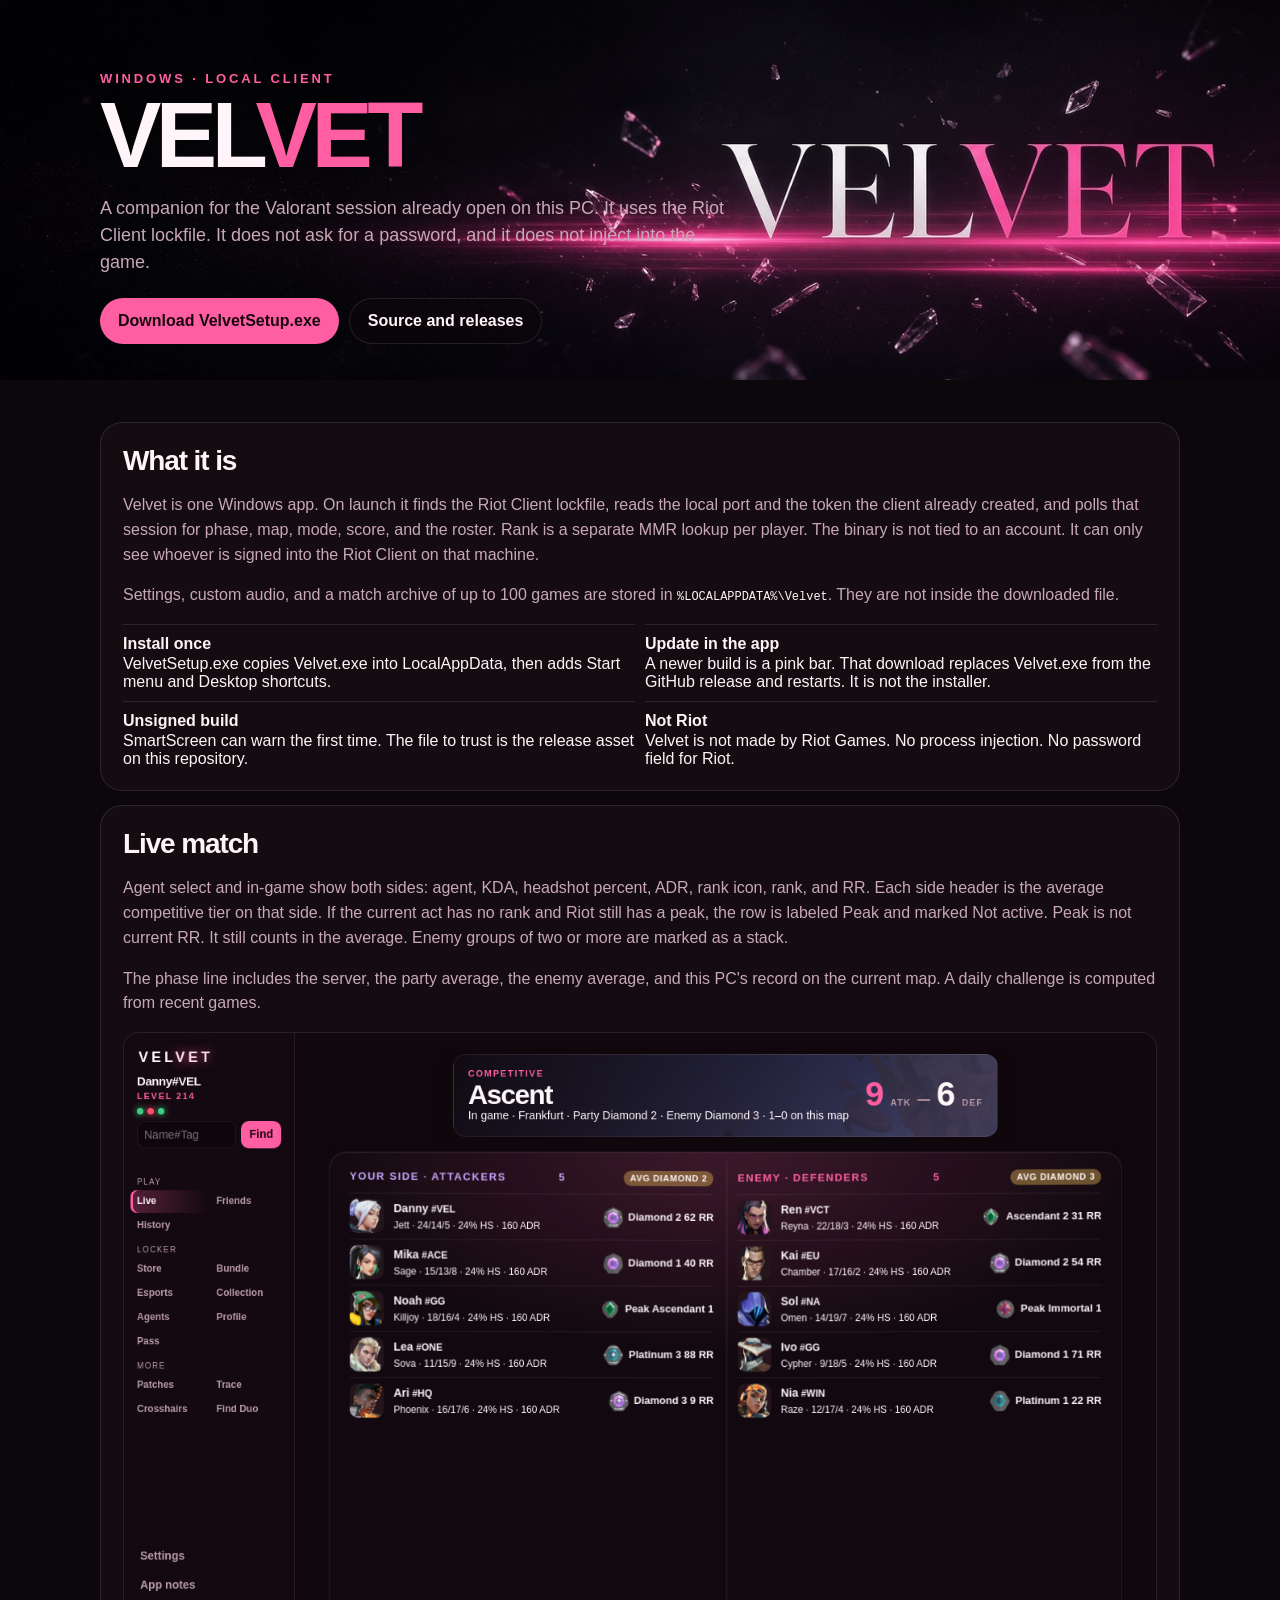
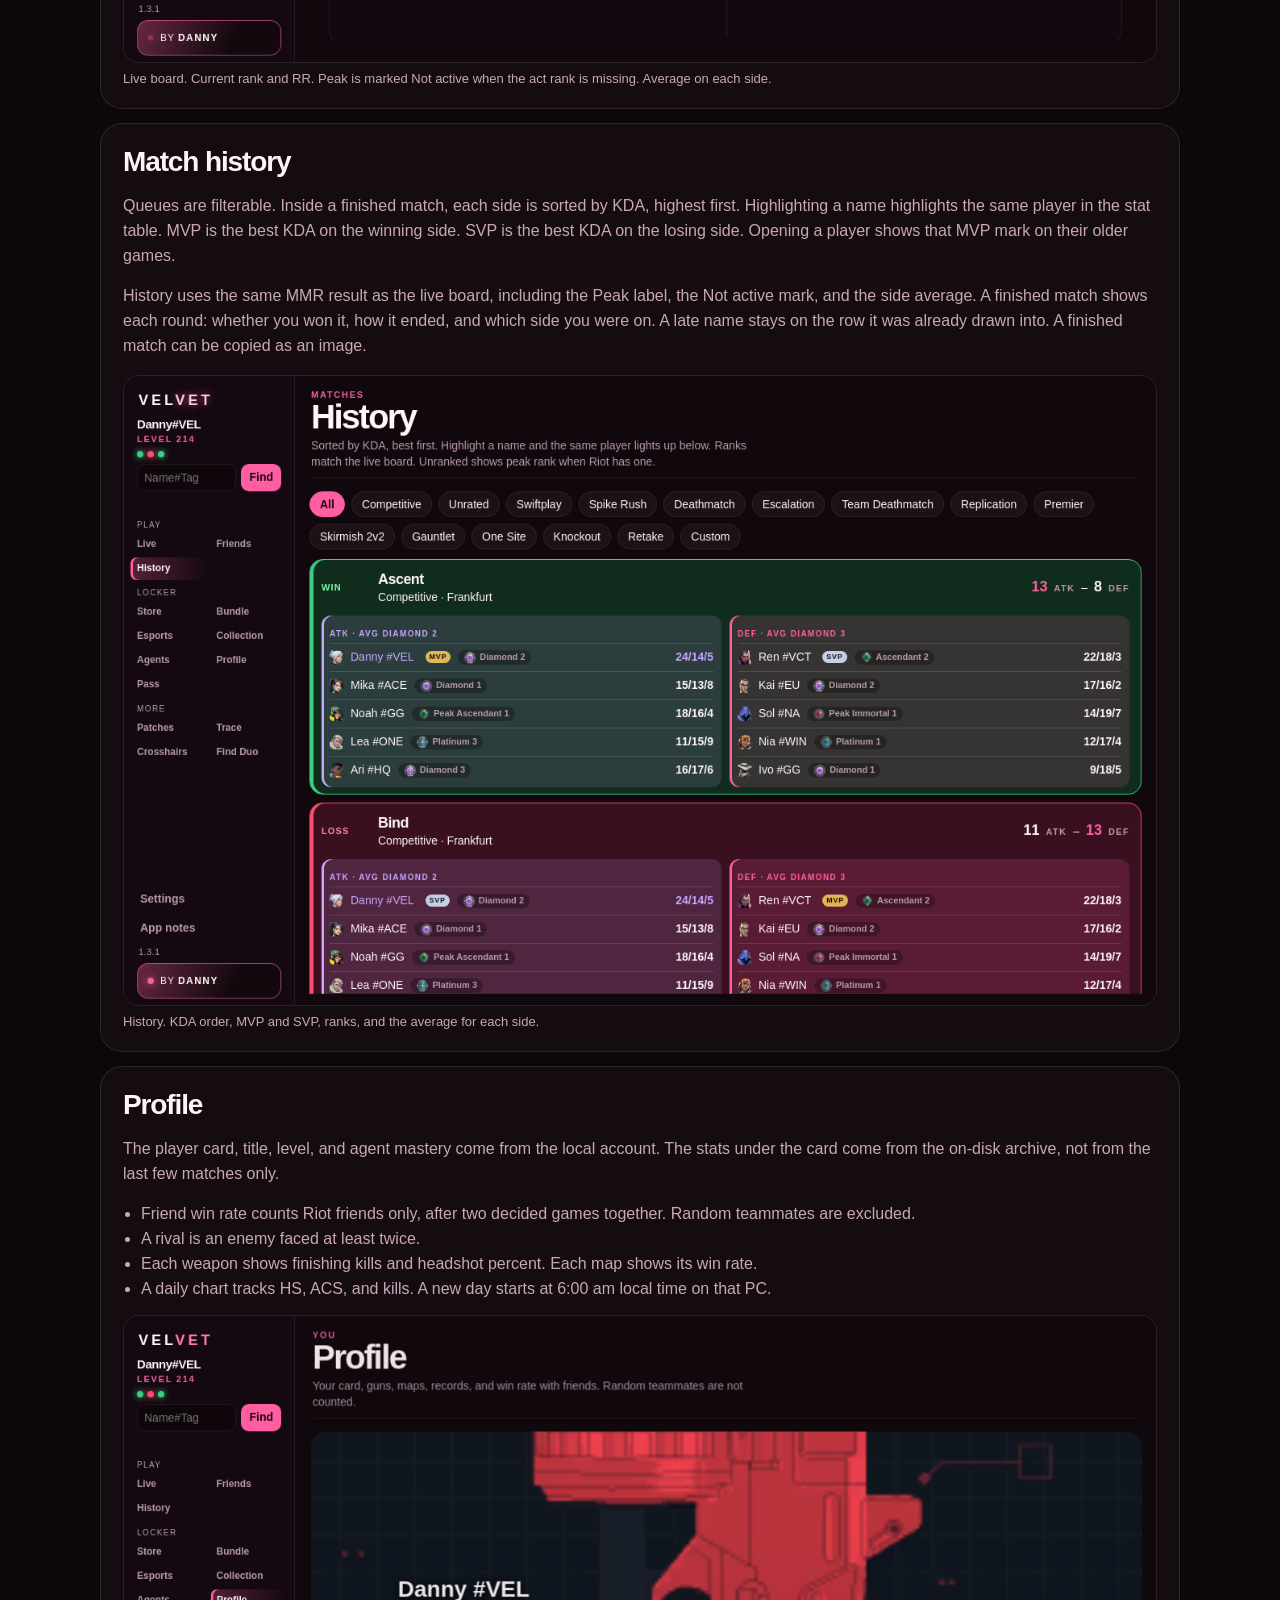
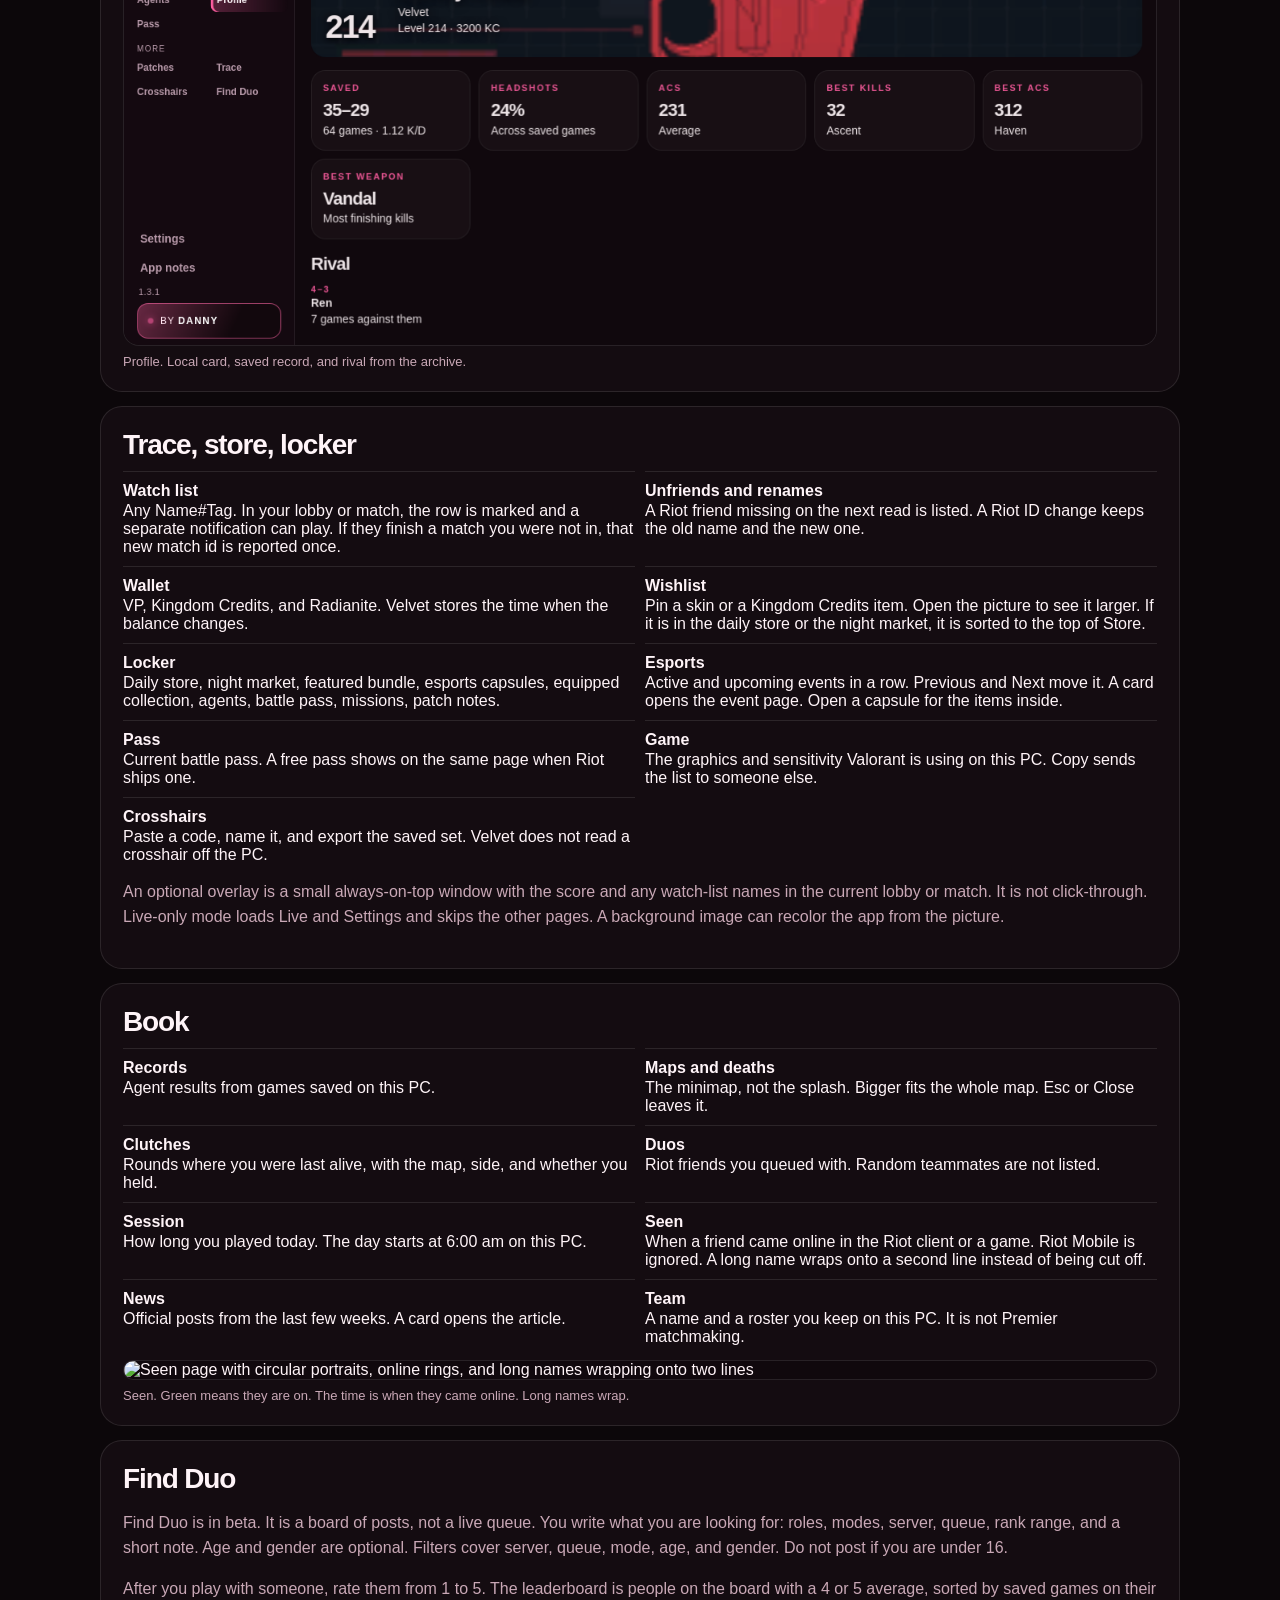
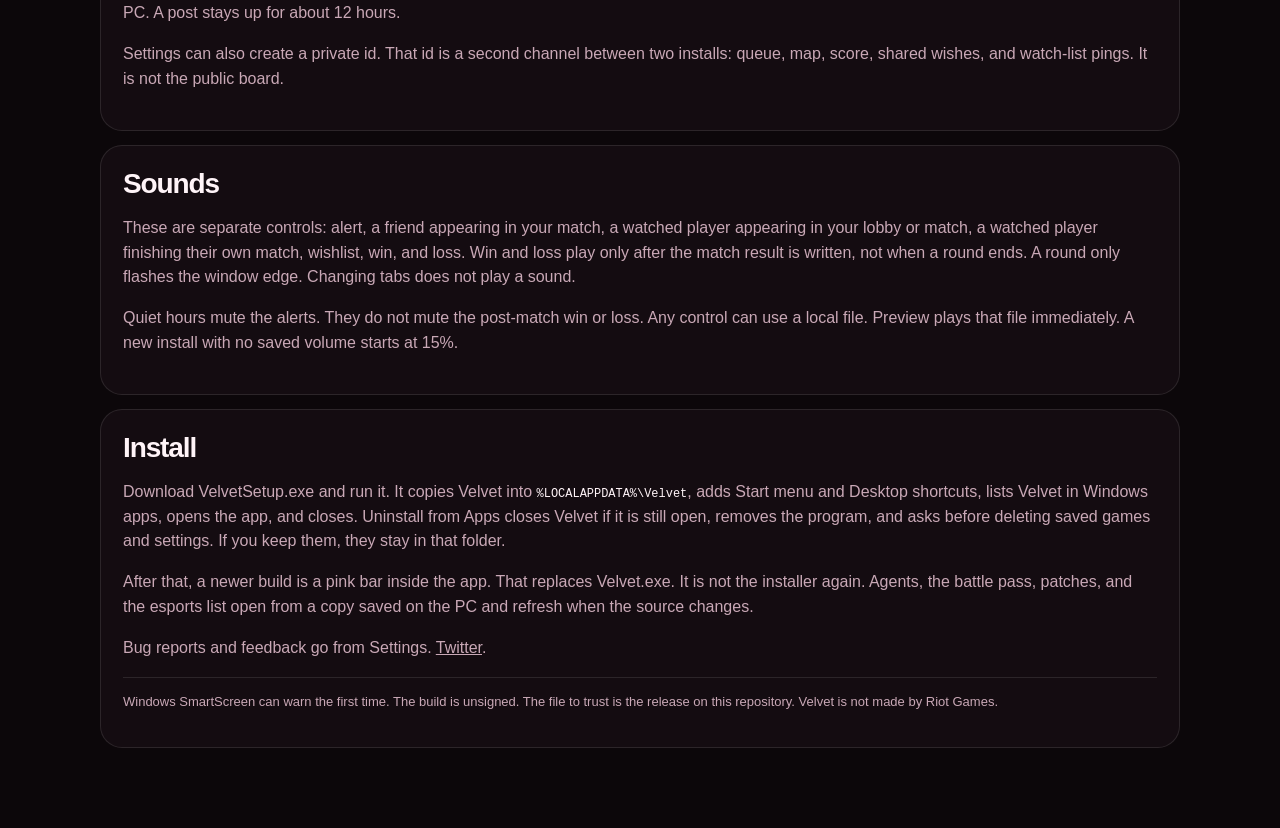
==== commit 29d04fae: "Update the GitHub page for the current build." ====
--- a/docs/index.html
+++ b/docs/index.html
@@ -112,12 +112,30 @@
         <div><b>Wallet</b> VP, Kingdom Credits, and Radianite. Velvet stores the time when the balance changes.</div>
         <div><b>Wishlist</b> Pin a skin or a Kingdom Credits item. Open the picture to see it larger. If it is in the daily store or the night market, it is sorted to the top of Store.</div>
         <div><b>Locker</b> Daily store, night market, featured bundle, esports capsules, equipped collection, agents, battle pass, missions, patch notes.</div>
-        <div><b>Esports</b> Active and upcoming events in a row. Previous and Next move it. Open a capsule for the items inside.</div>
+        <div><b>Esports</b> Active and upcoming events in a row. Previous and Next move it. A card opens the event page. Open a capsule for the items inside.</div>
         <div><b>Pass</b> Current battle pass. A free pass shows on the same page when Riot ships one.</div>
         <div><b>Game</b> The graphics and sensitivity Valorant is using on this PC. Copy sends the list to someone else.</div>
-        <div><b>Crosshairs</b> Reads the profile Valorant is using on this PC when the config is there. A code can still be imported, kept, and exported.</div>
+        <div><b>Crosshairs</b> Paste a code, name it, and export the saved set. Velvet does not read a crosshair off the PC.</div>
       </div>
       <p>An optional overlay is a small always-on-top window with the score and any watch-list names in the current lobby or match. It is not click-through. Live-only mode loads Live and Settings and skips the other pages. A background image can recolor the app from the picture.</p>
+    </section>
+
+    <section>
+      <h2>Book</h2>
+      <div class="grid">
+        <div><b>Records</b> Agent results from games saved on this PC.</div>
+        <div><b>Maps and deaths</b> The minimap, not the splash. Bigger fits the whole map. Esc or Close leaves it.</div>
+        <div><b>Clutches</b> Rounds where you were last alive, with the map, side, and whether you held.</div>
+        <div><b>Duos</b> Riot friends you queued with. Random teammates are not listed.</div>
+        <div><b>Session</b> How long you played today. The day starts at 6:00 am on this PC.</div>
+        <div><b>Seen</b> When a friend came online in the Riot client or a game. Riot Mobile is ignored. A long name wraps onto a second line instead of being cut off.</div>
+        <div><b>News</b> Official posts from the last few weeks. A card opens the article.</div>
+        <div><b>Team</b> A name and a roster you keep on this PC. It is not Premier matchmaking.</div>
+      </div>
+      <figure>
+        <img src="shots/seen.png" alt="Seen page with circular portraits, online rings, and long names wrapping onto two lines" />
+        <figcaption>Seen. Green means they are on. The time is when they came online. Long names wrap.</figcaption>
+      </figure>
     </section>
 
     <section>
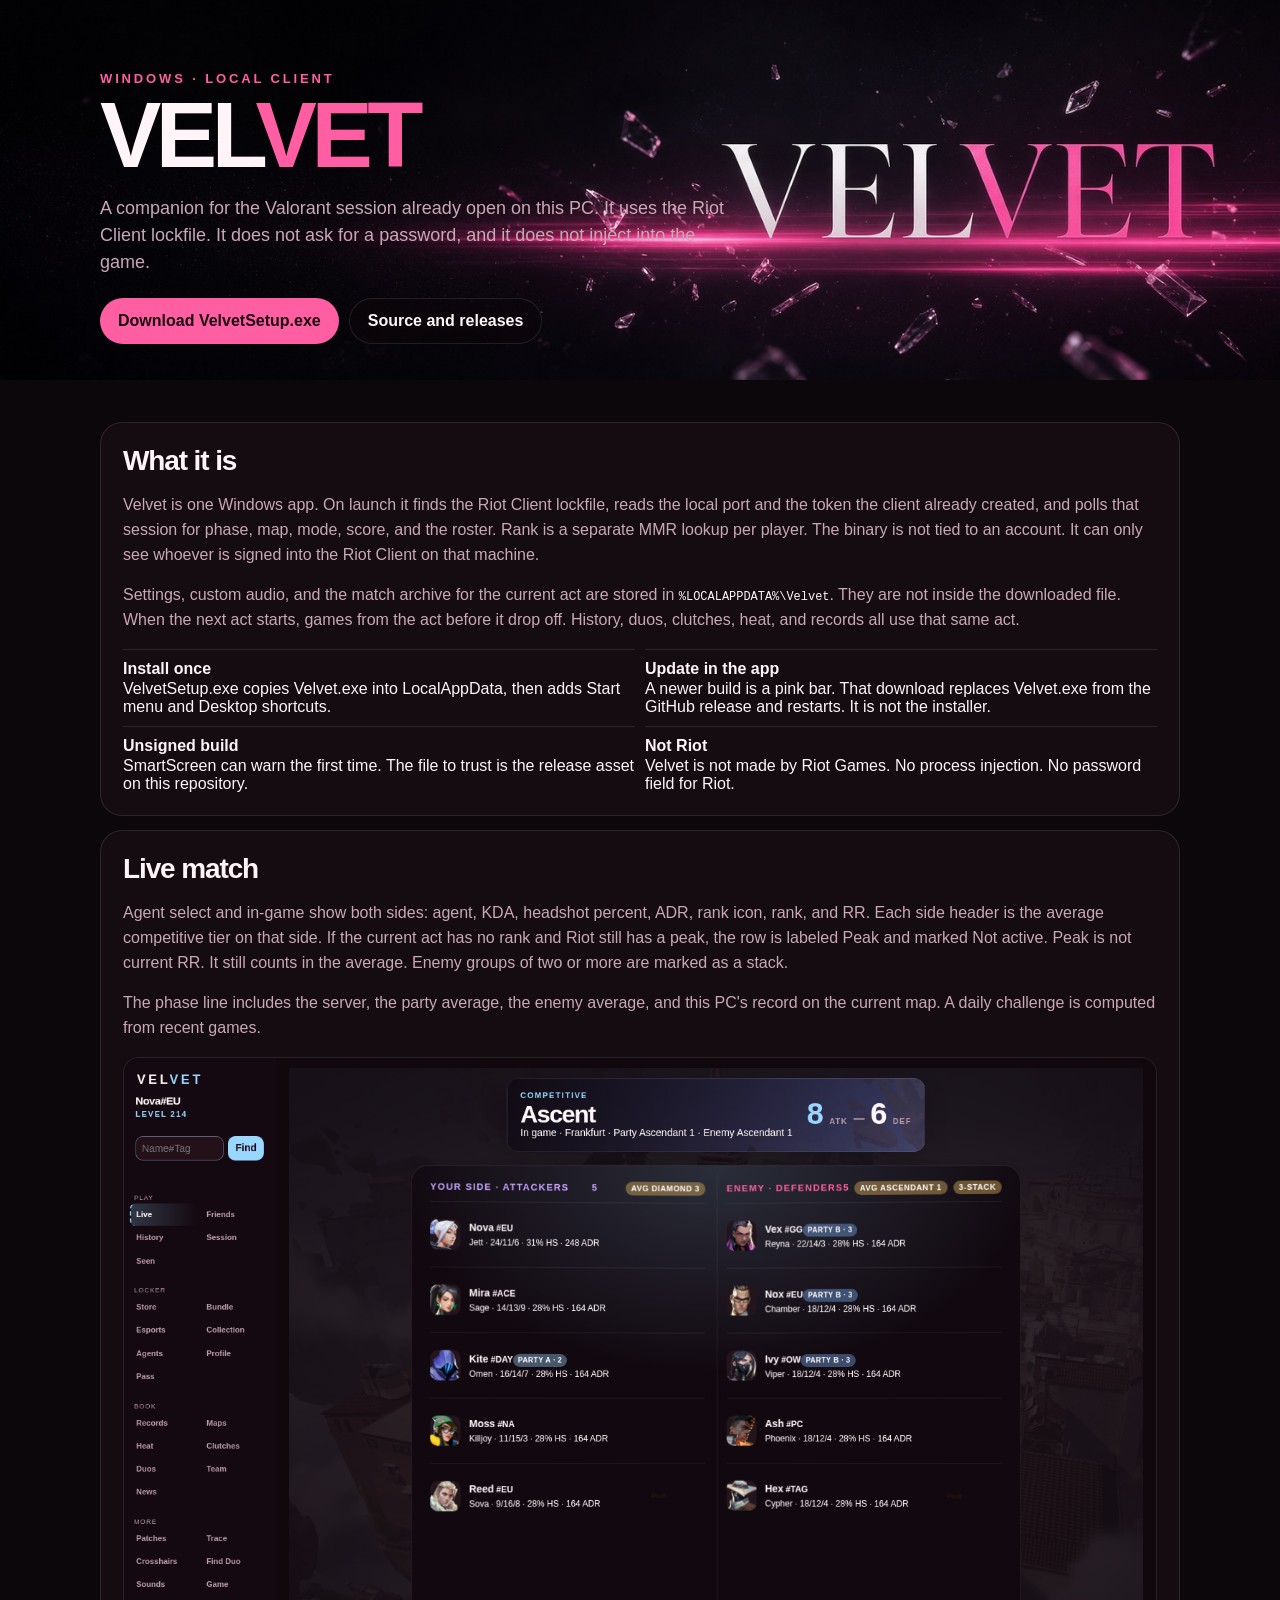
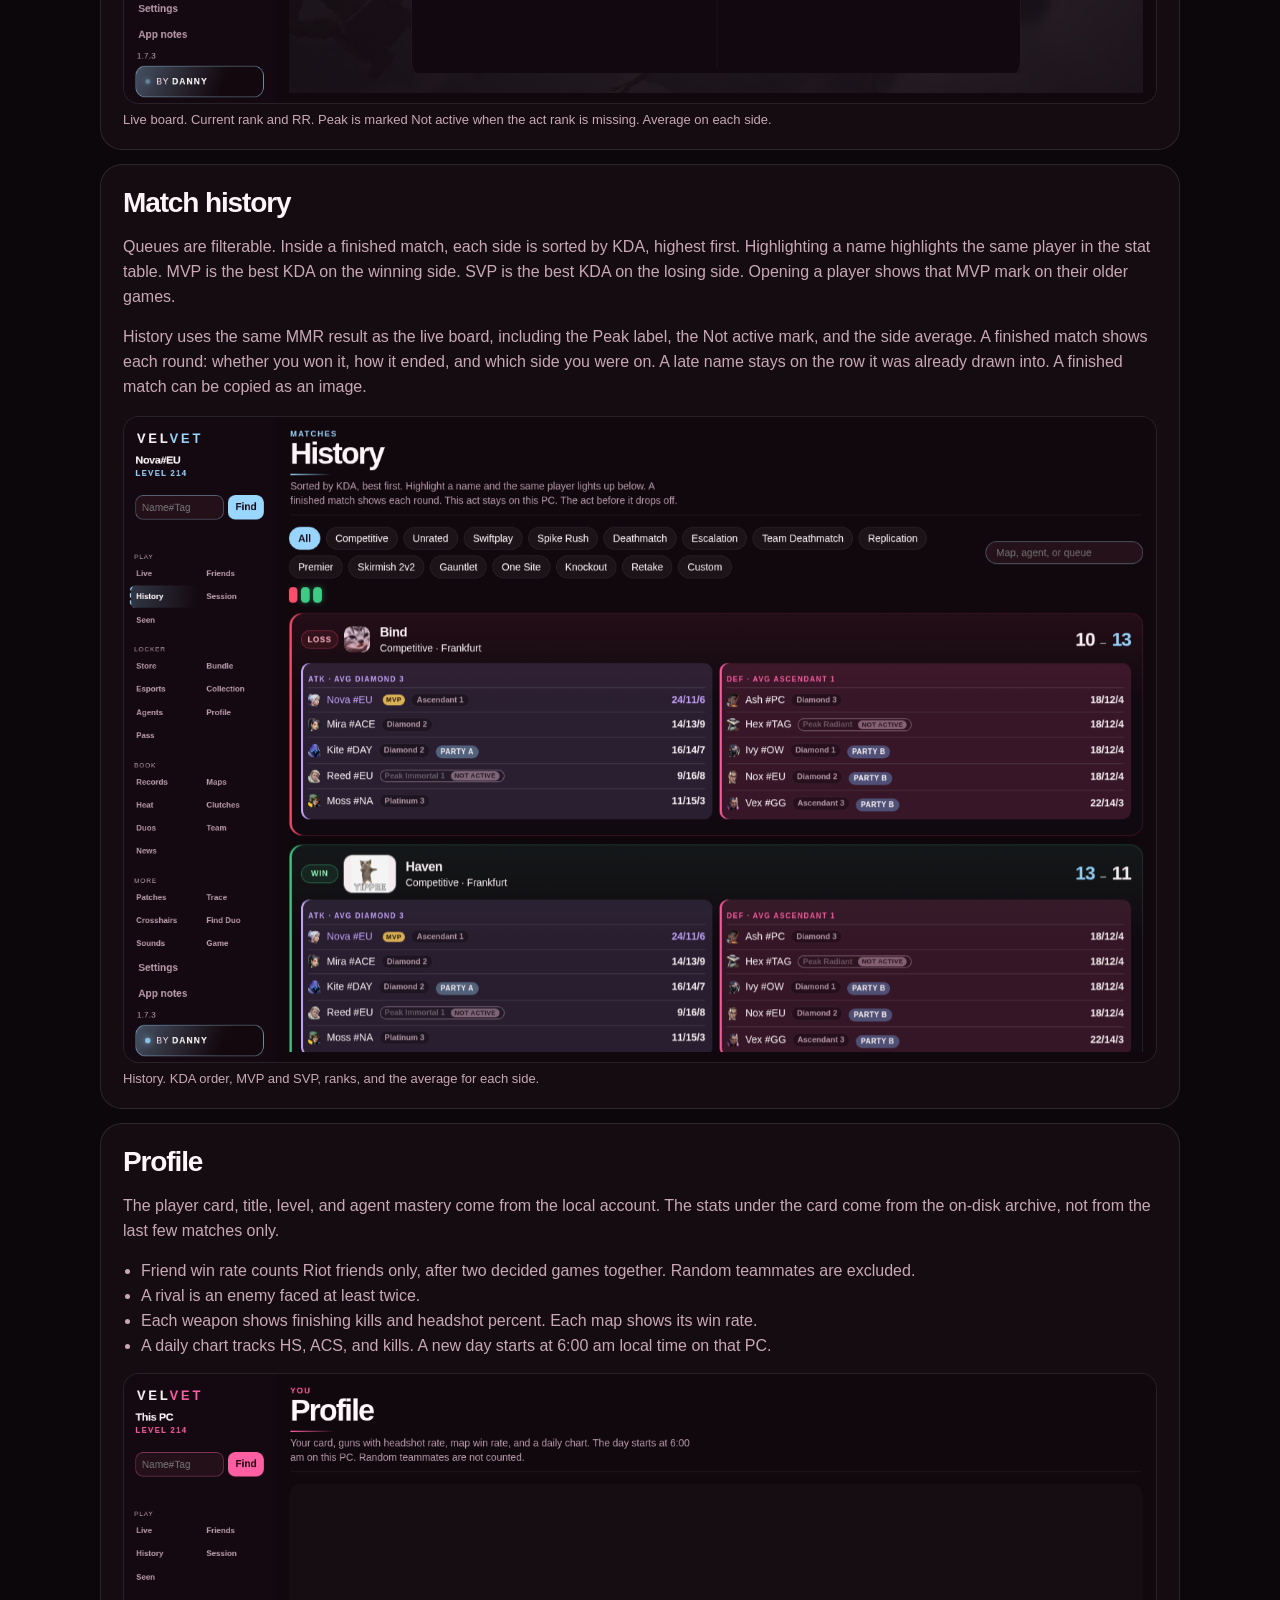
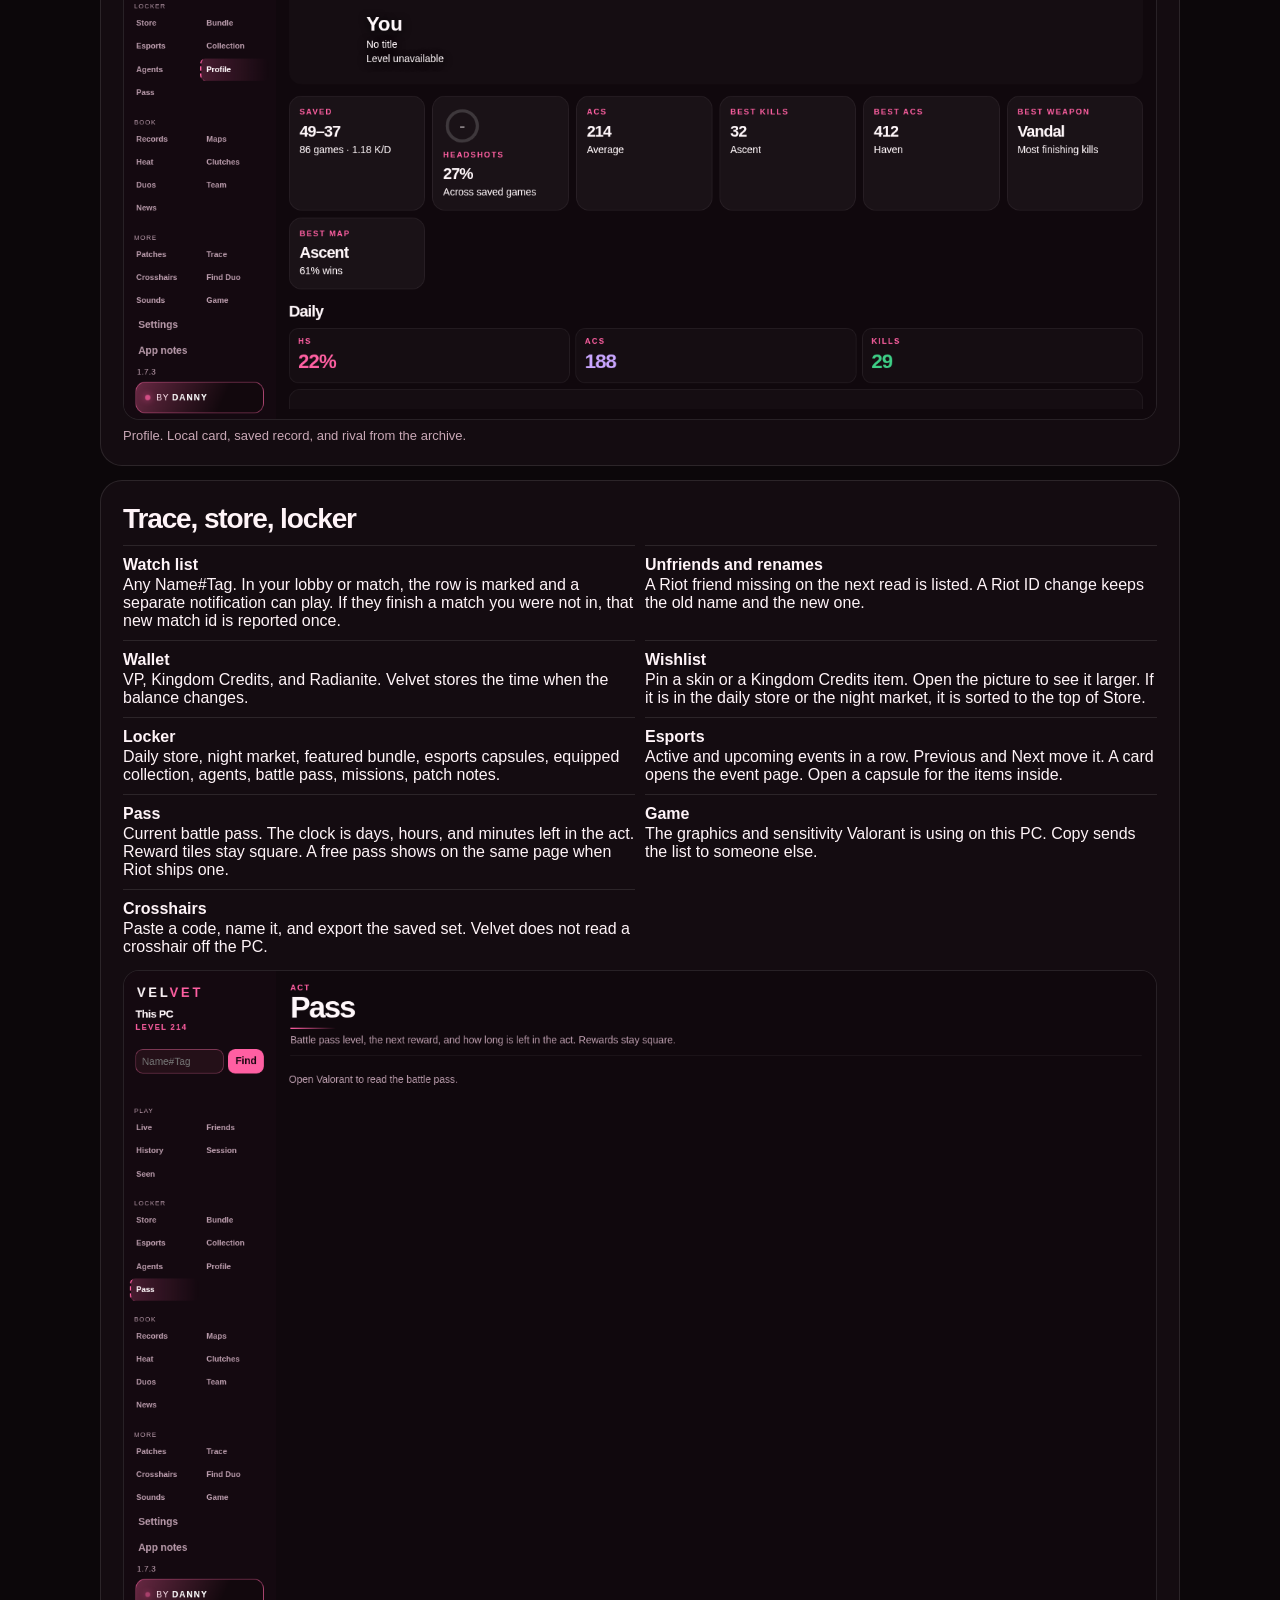
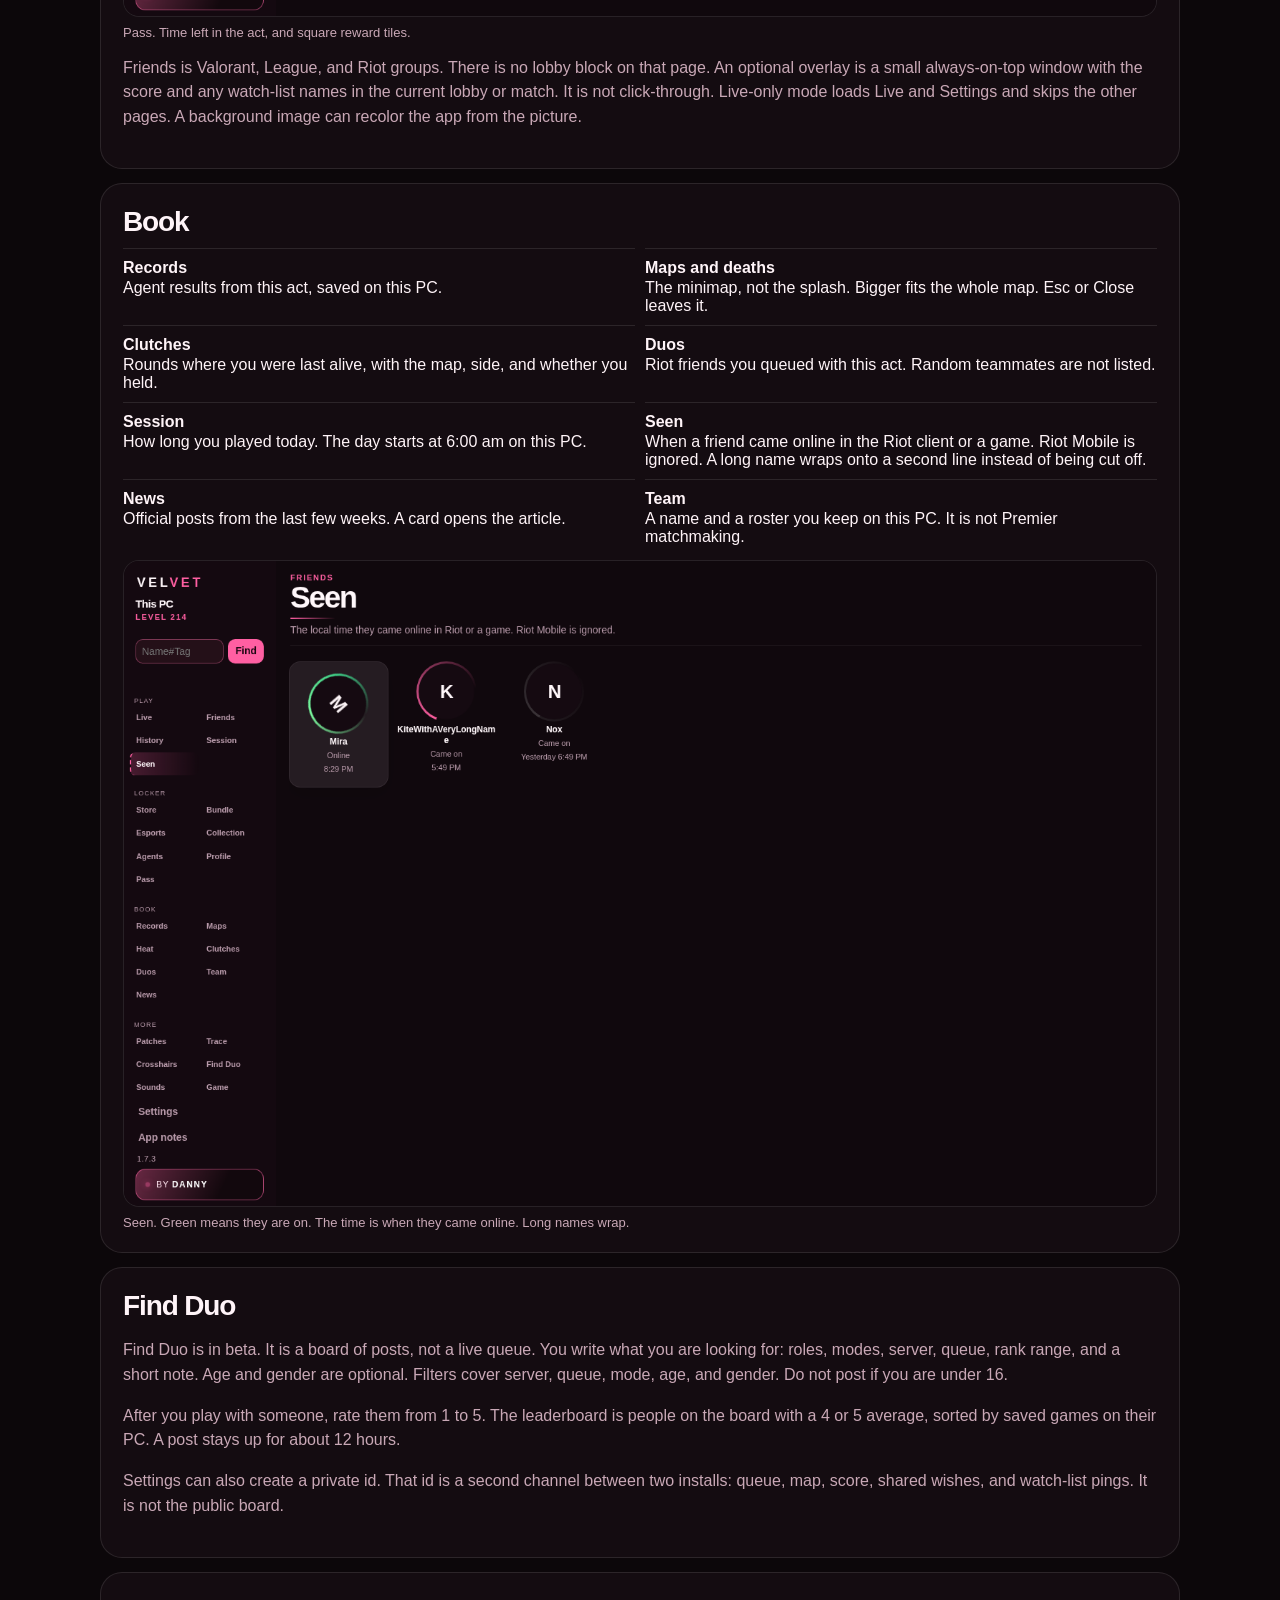
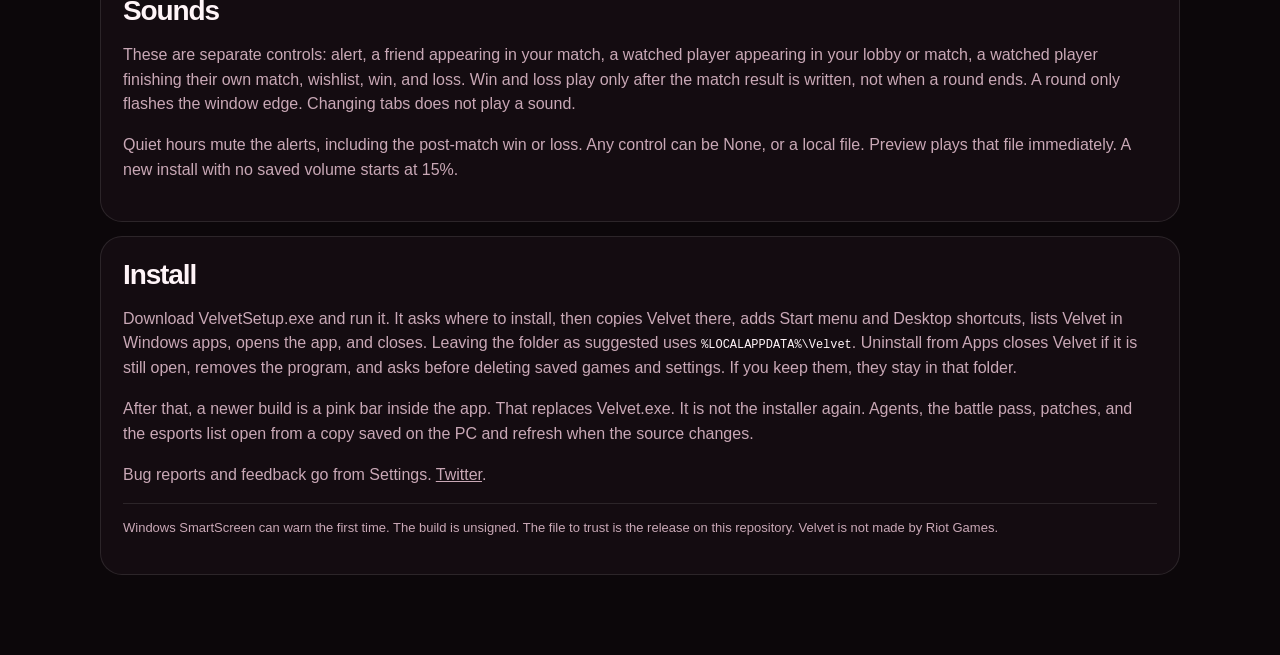
==== commit 93336f71: "Velvet 1.7.3" ====
--- a/docs/index.html
+++ b/docs/index.html
@@ -60,7 +60,7 @@
     <section>
       <h2>What it is</h2>
       <p>Velvet is one Windows app. On launch it finds the Riot Client lockfile, reads the local port and the token the client already created, and polls that session for phase, map, mode, score, and the roster. Rank is a separate MMR lookup per player. The binary is not tied to an account. It can only see whoever is signed into the Riot Client on that machine.</p>
-      <p>Settings, custom audio, and a match archive of up to 100 games are stored in <code>%LOCALAPPDATA%\Velvet</code>. They are not inside the downloaded file.</p>
+      <p>Settings, custom audio, and the match archive for the current act are stored in <code>%LOCALAPPDATA%\Velvet</code>. They are not inside the downloaded file. When the next act starts, games from the act before it drop off. History, duos, clutches, heat, and records all use that same act.</p>
       <div class="grid">
         <div><b>Install once</b> VelvetSetup.exe copies Velvet.exe into LocalAppData, then adds Start menu and Desktop shortcuts.</div>
         <div><b>Update in the app</b> A newer build is a pink bar. That download replaces Velvet.exe from the GitHub release and restarts. It is not the installer.</div>
@@ -113,20 +113,24 @@
         <div><b>Wishlist</b> Pin a skin or a Kingdom Credits item. Open the picture to see it larger. If it is in the daily store or the night market, it is sorted to the top of Store.</div>
         <div><b>Locker</b> Daily store, night market, featured bundle, esports capsules, equipped collection, agents, battle pass, missions, patch notes.</div>
         <div><b>Esports</b> Active and upcoming events in a row. Previous and Next move it. A card opens the event page. Open a capsule for the items inside.</div>
-        <div><b>Pass</b> Current battle pass. A free pass shows on the same page when Riot ships one.</div>
+        <div><b>Pass</b> Current battle pass. The clock is days, hours, and minutes left in the act. Reward tiles stay square. A free pass shows on the same page when Riot ships one.</div>
         <div><b>Game</b> The graphics and sensitivity Valorant is using on this PC. Copy sends the list to someone else.</div>
         <div><b>Crosshairs</b> Paste a code, name it, and export the saved set. Velvet does not read a crosshair off the PC.</div>
       </div>
-      <p>An optional overlay is a small always-on-top window with the score and any watch-list names in the current lobby or match. It is not click-through. Live-only mode loads Live and Settings and skips the other pages. A background image can recolor the app from the picture.</p>
+      <figure>
+        <img src="shots/pass.png" alt="Battle pass with a days hours minutes clock and square reward tiles" />
+        <figcaption>Pass. Time left in the act, and square reward tiles.</figcaption>
+      </figure>
+      <p>Friends is Valorant, League, and Riot groups. There is no lobby block on that page. An optional overlay is a small always-on-top window with the score and any watch-list names in the current lobby or match. It is not click-through. Live-only mode loads Live and Settings and skips the other pages. A background image can recolor the app from the picture.</p>
     </section>
 
     <section>
       <h2>Book</h2>
       <div class="grid">
-        <div><b>Records</b> Agent results from games saved on this PC.</div>
+        <div><b>Records</b> Agent results from this act, saved on this PC.</div>
         <div><b>Maps and deaths</b> The minimap, not the splash. Bigger fits the whole map. Esc or Close leaves it.</div>
         <div><b>Clutches</b> Rounds where you were last alive, with the map, side, and whether you held.</div>
-        <div><b>Duos</b> Riot friends you queued with. Random teammates are not listed.</div>
+        <div><b>Duos</b> Riot friends you queued with this act. Random teammates are not listed.</div>
         <div><b>Session</b> How long you played today. The day starts at 6:00 am on this PC.</div>
         <div><b>Seen</b> When a friend came online in the Riot client or a game. Riot Mobile is ignored. A long name wraps onto a second line instead of being cut off.</div>
         <div><b>News</b> Official posts from the last few weeks. A card opens the article.</div>
@@ -148,12 +152,12 @@
     <section>
       <h2>Sounds</h2>
       <p>These are separate controls: alert, a friend appearing in your match, a watched player appearing in your lobby or match, a watched player finishing their own match, wishlist, win, and loss. Win and loss play only after the match result is written, not when a round ends. A round only flashes the window edge. Changing tabs does not play a sound.</p>
-      <p>Quiet hours mute the alerts. They do not mute the post-match win or loss. Any control can use a local file. Preview plays that file immediately. A new install with no saved volume starts at 15%.</p>
+      <p>Quiet hours mute the alerts, including the post-match win or loss. Any control can be None, or a local file. Preview plays that file immediately. A new install with no saved volume starts at 15%.</p>
     </section>
 
     <section>
       <h2>Install</h2>
-      <p>Download VelvetSetup.exe and run it. It copies Velvet into <code>%LOCALAPPDATA%\Velvet</code>, adds Start menu and Desktop shortcuts, lists Velvet in Windows apps, opens the app, and closes. Uninstall from Apps closes Velvet if it is still open, removes the program, and asks before deleting saved games and settings. If you keep them, they stay in that folder.</p>
+      <p>Download VelvetSetup.exe and run it. It asks where to install, then copies Velvet there, adds Start menu and Desktop shortcuts, lists Velvet in Windows apps, opens the app, and closes. Leaving the folder as suggested uses <code>%LOCALAPPDATA%\Velvet</code>. Uninstall from Apps closes Velvet if it is still open, removes the program, and asks before deleting saved games and settings. If you keep them, they stay in that folder.</p>
       <p>After that, a newer build is a pink bar inside the app. That replaces Velvet.exe. It is not the installer again. Agents, the battle pass, patches, and the esports list open from a copy saved on the PC and refresh when the source changes.</p>
       <p>Bug reports and feedback go from Settings. <a href="https://x.com/qdxnnyq">Twitter</a>.</p>
       <p class="note">Windows SmartScreen can warn the first time. The build is unsigned. The file to trust is the release on this repository. Velvet is not made by Riot Games.</p>
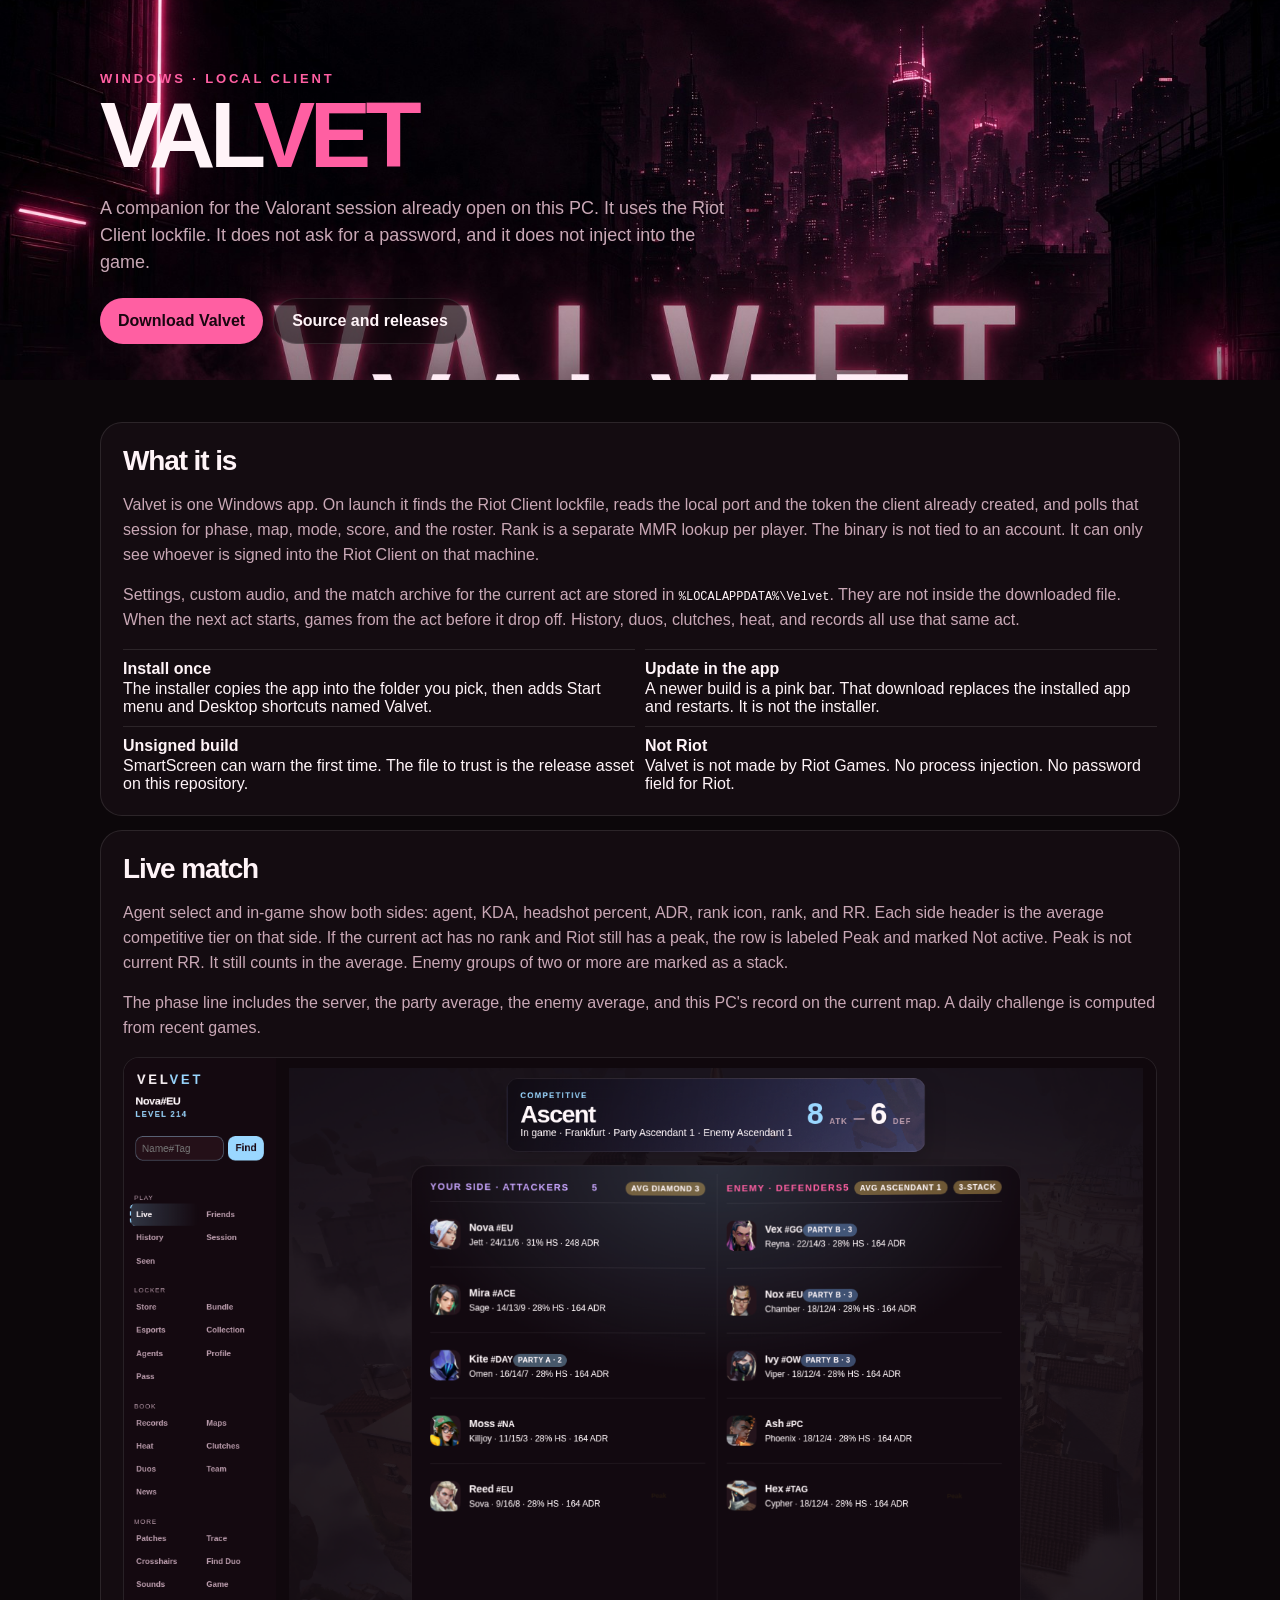
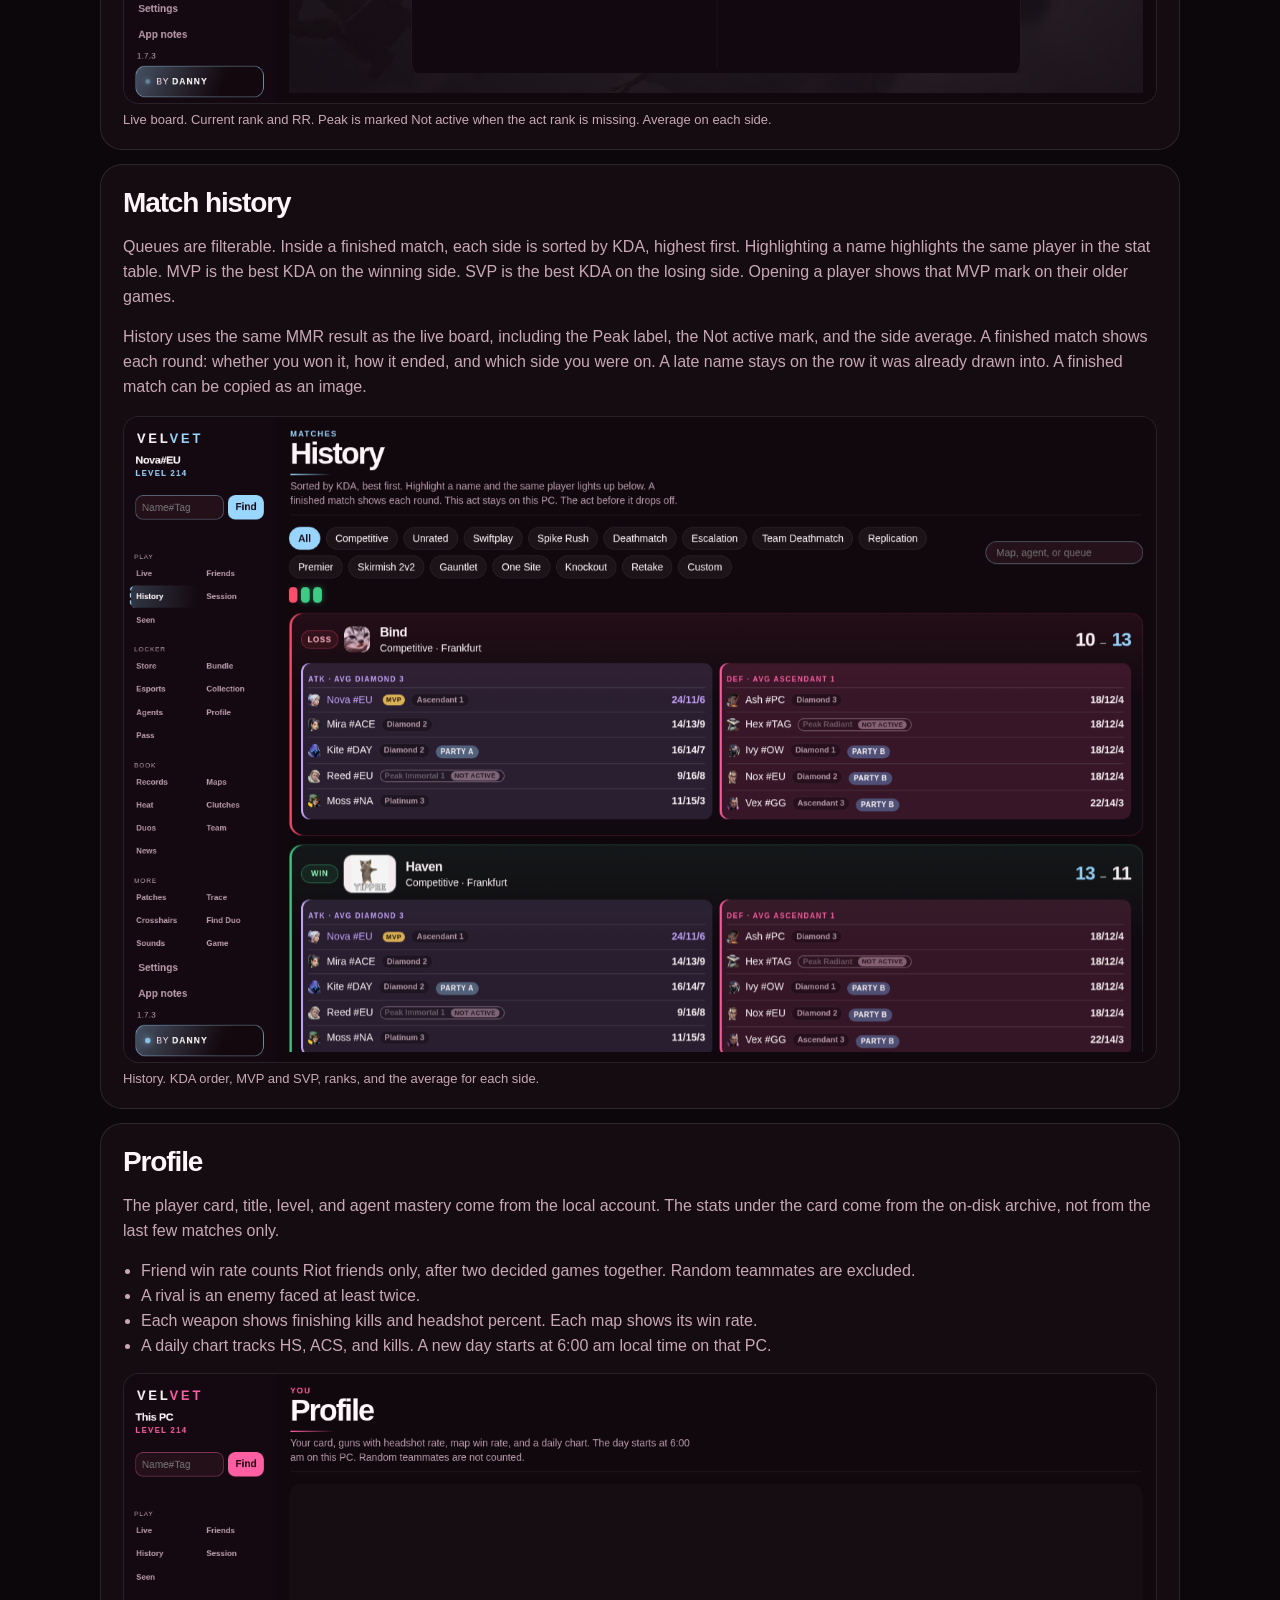
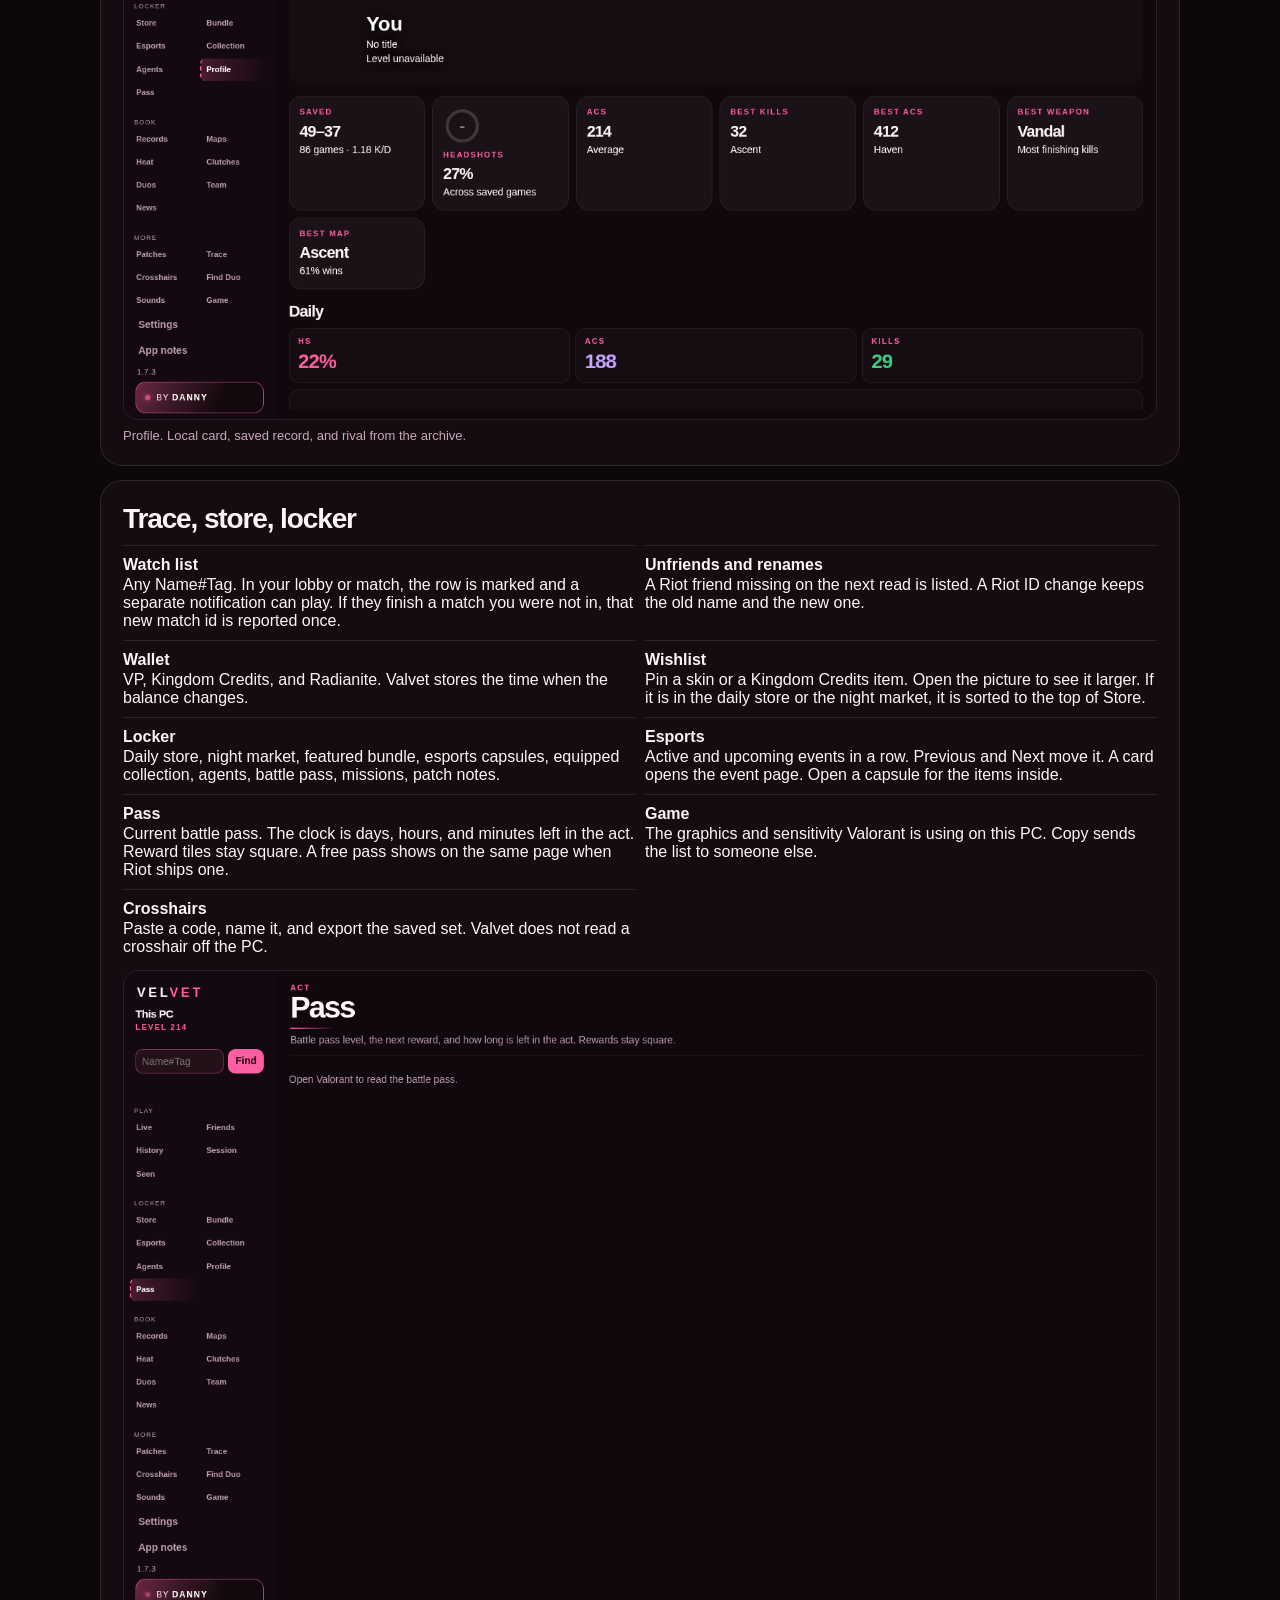
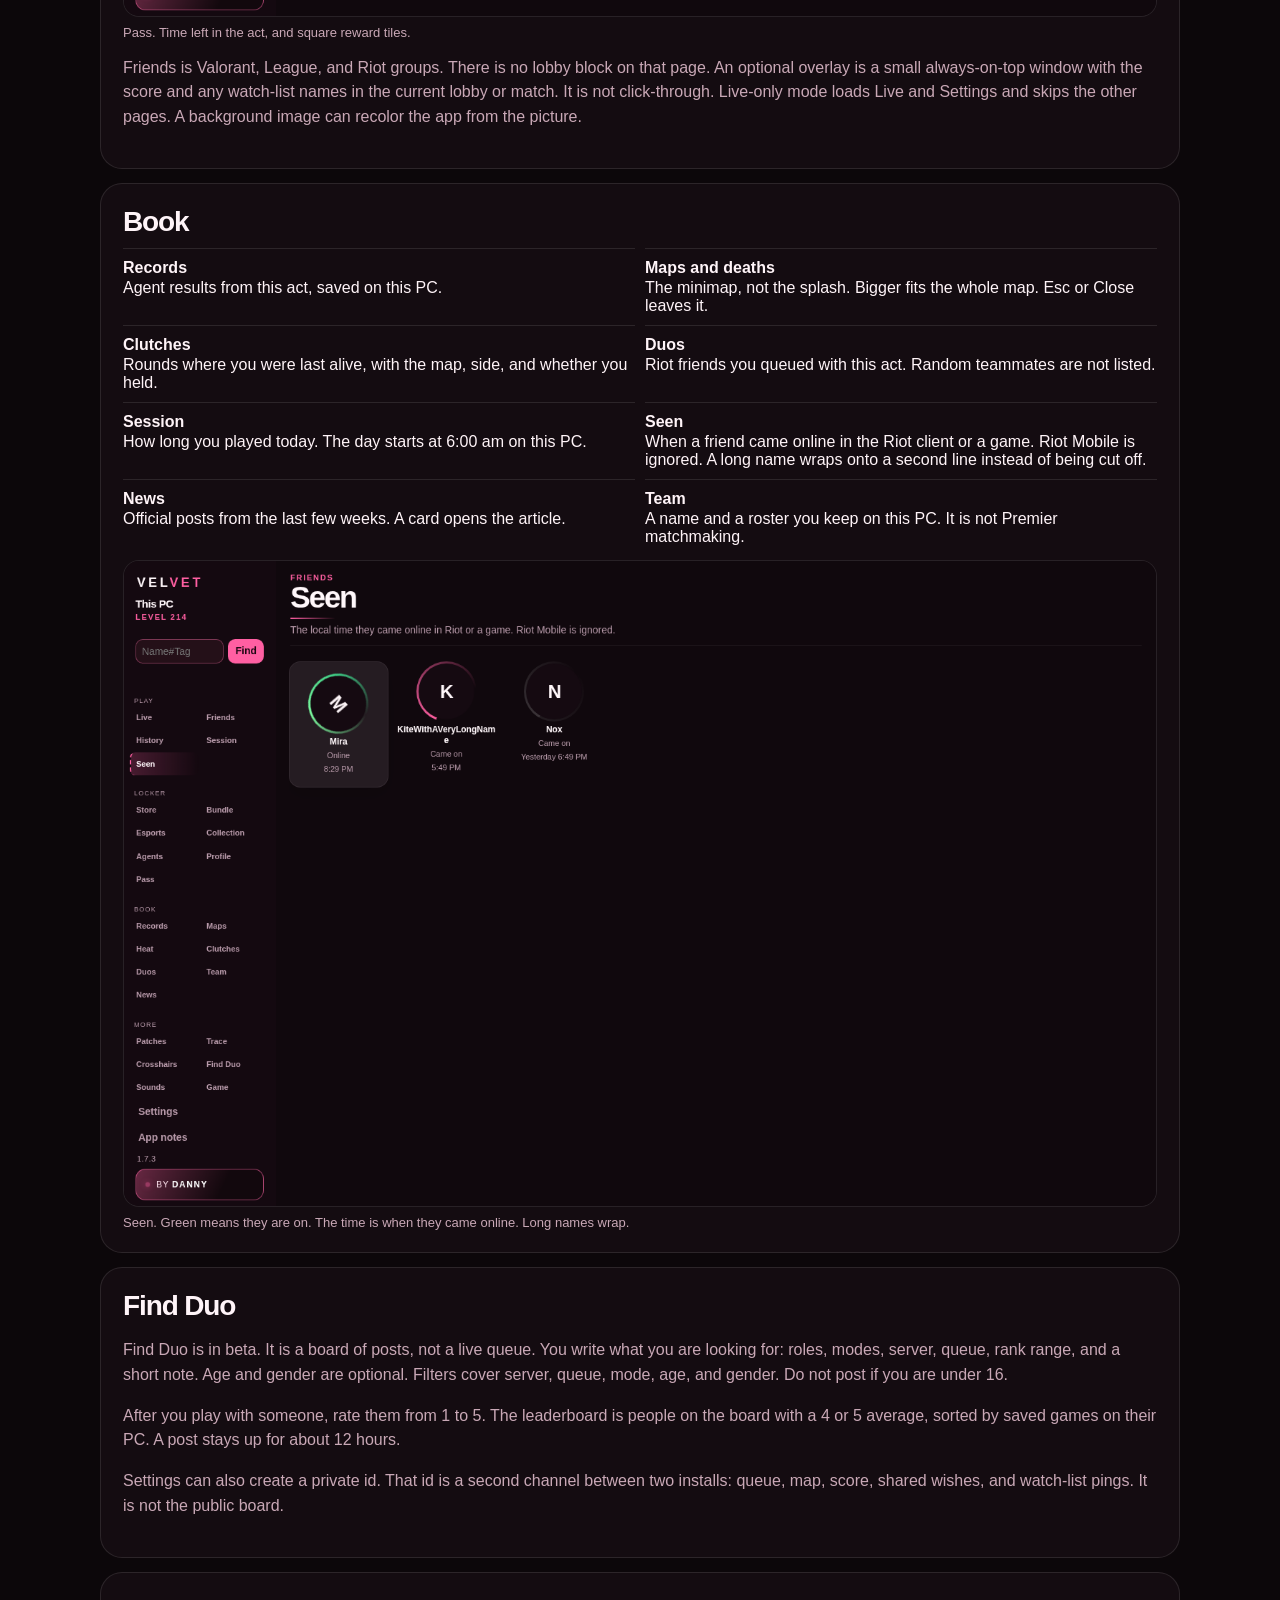
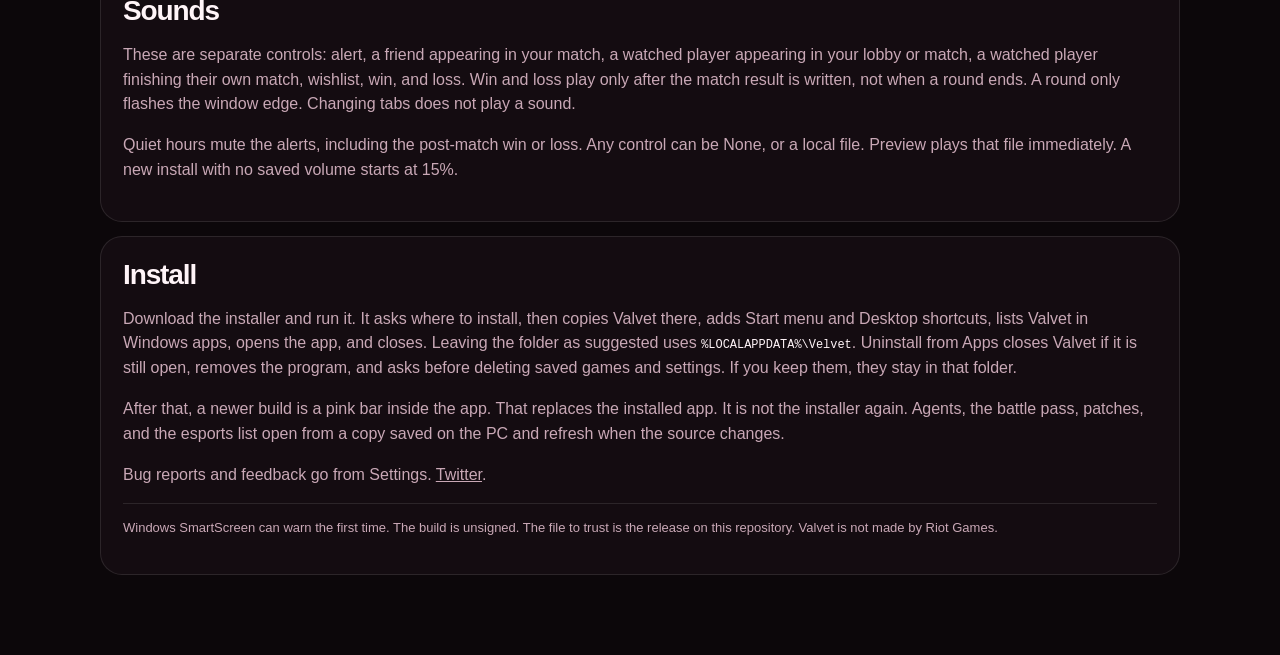
==== commit 6c9040eb: "Call it Valvet" ====
--- a/docs/index.html
+++ b/docs/index.html
@@ -3,9 +3,9 @@
 <head>
   <meta charset="utf-8" />
   <meta name="viewport" content="width=device-width, initial-scale=1" />
-  <title>Velvet — local Valorant companion for Windows</title>
-  <meta name="description" content="Velvet reads the Riot Client lockfile on your PC. Live match, match history with ranks, profile archive, Trace, store, and Find Duo. No Riot password. Not made by Riot." />
-  <meta property="og:title" content="Velvet" />
+  <title>Valvet — local Valorant companion for Windows</title>
+  <meta name="description" content="Valvet reads the Riot Client lockfile on your PC. Live match, match history with ranks, profile archive, Trace, store, and Find Duo. No Riot password. Not made by Riot." />
+  <meta property="og:title" content="Valvet" />
   <meta property="og:description" content="Local Windows companion for the Valorant client already running on that PC. Lockfile session, no password, no injection." />
   <meta property="og:image" content="https://qdxnnyq.github.io/velvet/shots/live.png" />
   <meta name="twitter:card" content="summary_large_image" />
@@ -48,10 +48,10 @@
   <header class="hero">
     <div class="hero-inner">
       <div class="mark">Windows · local client</div>
-      <h1>VEL<span>VET</span></h1>
+      <h1>VAL<span>VET</span></h1>
       <p class="lead">A companion for the Valorant session already open on this PC. It uses the Riot Client lockfile. It does not ask for a password, and it does not inject into the game.</p>
       <div class="actions">
-        <a class="btn solid" href="https://github.com/qdxnnyq/velvet/releases/latest/download/VelvetSetup.exe">Download VelvetSetup.exe</a>
+        <a class="btn solid" href="https://github.com/qdxnnyq/velvet/releases/latest/download/VelvetSetup.exe">Download Valvet</a>
         <a class="btn ghost" href="https://github.com/qdxnnyq/velvet">Source and releases</a>
       </div>
     </div>
@@ -59,13 +59,13 @@
   <main>
     <section>
       <h2>What it is</h2>
-      <p>Velvet is one Windows app. On launch it finds the Riot Client lockfile, reads the local port and the token the client already created, and polls that session for phase, map, mode, score, and the roster. Rank is a separate MMR lookup per player. The binary is not tied to an account. It can only see whoever is signed into the Riot Client on that machine.</p>
+      <p>Valvet is one Windows app. On launch it finds the Riot Client lockfile, reads the local port and the token the client already created, and polls that session for phase, map, mode, score, and the roster. Rank is a separate MMR lookup per player. The binary is not tied to an account. It can only see whoever is signed into the Riot Client on that machine.</p>
       <p>Settings, custom audio, and the match archive for the current act are stored in <code>%LOCALAPPDATA%\Velvet</code>. They are not inside the downloaded file. When the next act starts, games from the act before it drop off. History, duos, clutches, heat, and records all use that same act.</p>
       <div class="grid">
-        <div><b>Install once</b> VelvetSetup.exe copies Velvet.exe into LocalAppData, then adds Start menu and Desktop shortcuts.</div>
-        <div><b>Update in the app</b> A newer build is a pink bar. That download replaces Velvet.exe from the GitHub release and restarts. It is not the installer.</div>
+        <div><b>Install once</b> The installer copies the app into the folder you pick, then adds Start menu and Desktop shortcuts named Valvet.</div>
+        <div><b>Update in the app</b> A newer build is a pink bar. That download replaces the installed app and restarts. It is not the installer.</div>
         <div><b>Unsigned build</b> SmartScreen can warn the first time. The file to trust is the release asset on this repository.</div>
-        <div><b>Not Riot</b> Velvet is not made by Riot Games. No process injection. No password field for Riot.</div>
+        <div><b>Not Riot</b> Valvet is not made by Riot Games. No process injection. No password field for Riot.</div>
       </div>
     </section>
 
@@ -109,13 +109,13 @@
       <div class="grid">
         <div><b>Watch list</b> Any Name#Tag. In your lobby or match, the row is marked and a separate notification can play. If they finish a match you were not in, that new match id is reported once.</div>
         <div><b>Unfriends and renames</b> A Riot friend missing on the next read is listed. A Riot ID change keeps the old name and the new one.</div>
-        <div><b>Wallet</b> VP, Kingdom Credits, and Radianite. Velvet stores the time when the balance changes.</div>
+        <div><b>Wallet</b> VP, Kingdom Credits, and Radianite. Valvet stores the time when the balance changes.</div>
         <div><b>Wishlist</b> Pin a skin or a Kingdom Credits item. Open the picture to see it larger. If it is in the daily store or the night market, it is sorted to the top of Store.</div>
         <div><b>Locker</b> Daily store, night market, featured bundle, esports capsules, equipped collection, agents, battle pass, missions, patch notes.</div>
         <div><b>Esports</b> Active and upcoming events in a row. Previous and Next move it. A card opens the event page. Open a capsule for the items inside.</div>
         <div><b>Pass</b> Current battle pass. The clock is days, hours, and minutes left in the act. Reward tiles stay square. A free pass shows on the same page when Riot ships one.</div>
         <div><b>Game</b> The graphics and sensitivity Valorant is using on this PC. Copy sends the list to someone else.</div>
-        <div><b>Crosshairs</b> Paste a code, name it, and export the saved set. Velvet does not read a crosshair off the PC.</div>
+        <div><b>Crosshairs</b> Paste a code, name it, and export the saved set. Valvet does not read a crosshair off the PC.</div>
       </div>
       <figure>
         <img src="shots/pass.png" alt="Battle pass with a days hours minutes clock and square reward tiles" />
@@ -157,10 +157,10 @@
 
     <section>
       <h2>Install</h2>
-      <p>Download VelvetSetup.exe and run it. It asks where to install, then copies Velvet there, adds Start menu and Desktop shortcuts, lists Velvet in Windows apps, opens the app, and closes. Leaving the folder as suggested uses <code>%LOCALAPPDATA%\Velvet</code>. Uninstall from Apps closes Velvet if it is still open, removes the program, and asks before deleting saved games and settings. If you keep them, they stay in that folder.</p>
-      <p>After that, a newer build is a pink bar inside the app. That replaces Velvet.exe. It is not the installer again. Agents, the battle pass, patches, and the esports list open from a copy saved on the PC and refresh when the source changes.</p>
+      <p>Download the installer and run it. It asks where to install, then copies Valvet there, adds Start menu and Desktop shortcuts, lists Valvet in Windows apps, opens the app, and closes. Leaving the folder as suggested uses <code>%LOCALAPPDATA%\Velvet</code>. Uninstall from Apps closes Valvet if it is still open, removes the program, and asks before deleting saved games and settings. If you keep them, they stay in that folder.</p>
+      <p>After that, a newer build is a pink bar inside the app. That replaces the installed app. It is not the installer again. Agents, the battle pass, patches, and the esports list open from a copy saved on the PC and refresh when the source changes.</p>
       <p>Bug reports and feedback go from Settings. <a href="https://x.com/qdxnnyq">Twitter</a>.</p>
-      <p class="note">Windows SmartScreen can warn the first time. The build is unsigned. The file to trust is the release on this repository. Velvet is not made by Riot Games.</p>
+      <p class="note">Windows SmartScreen can warn the first time. The build is unsigned. The file to trust is the release on this repository. Valvet is not made by Riot Games.</p>
     </section>
   </main>
 </body>
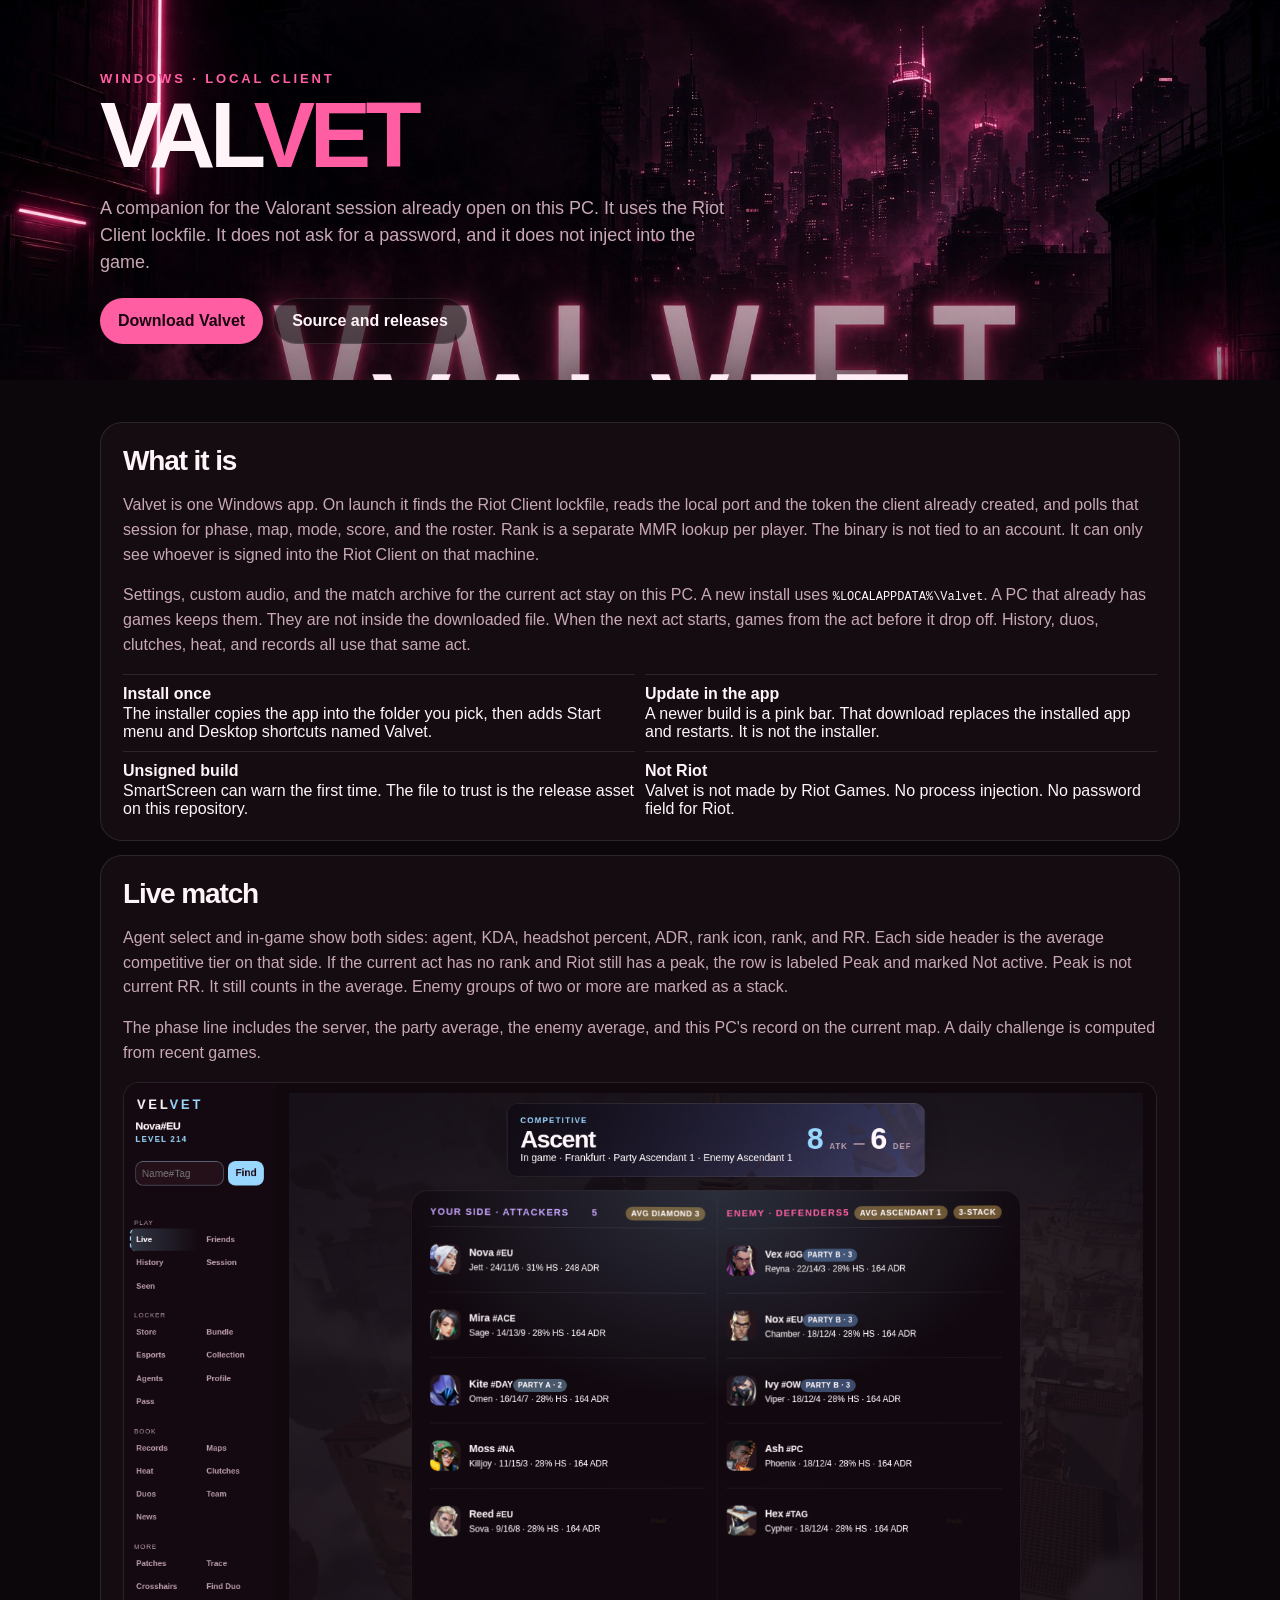
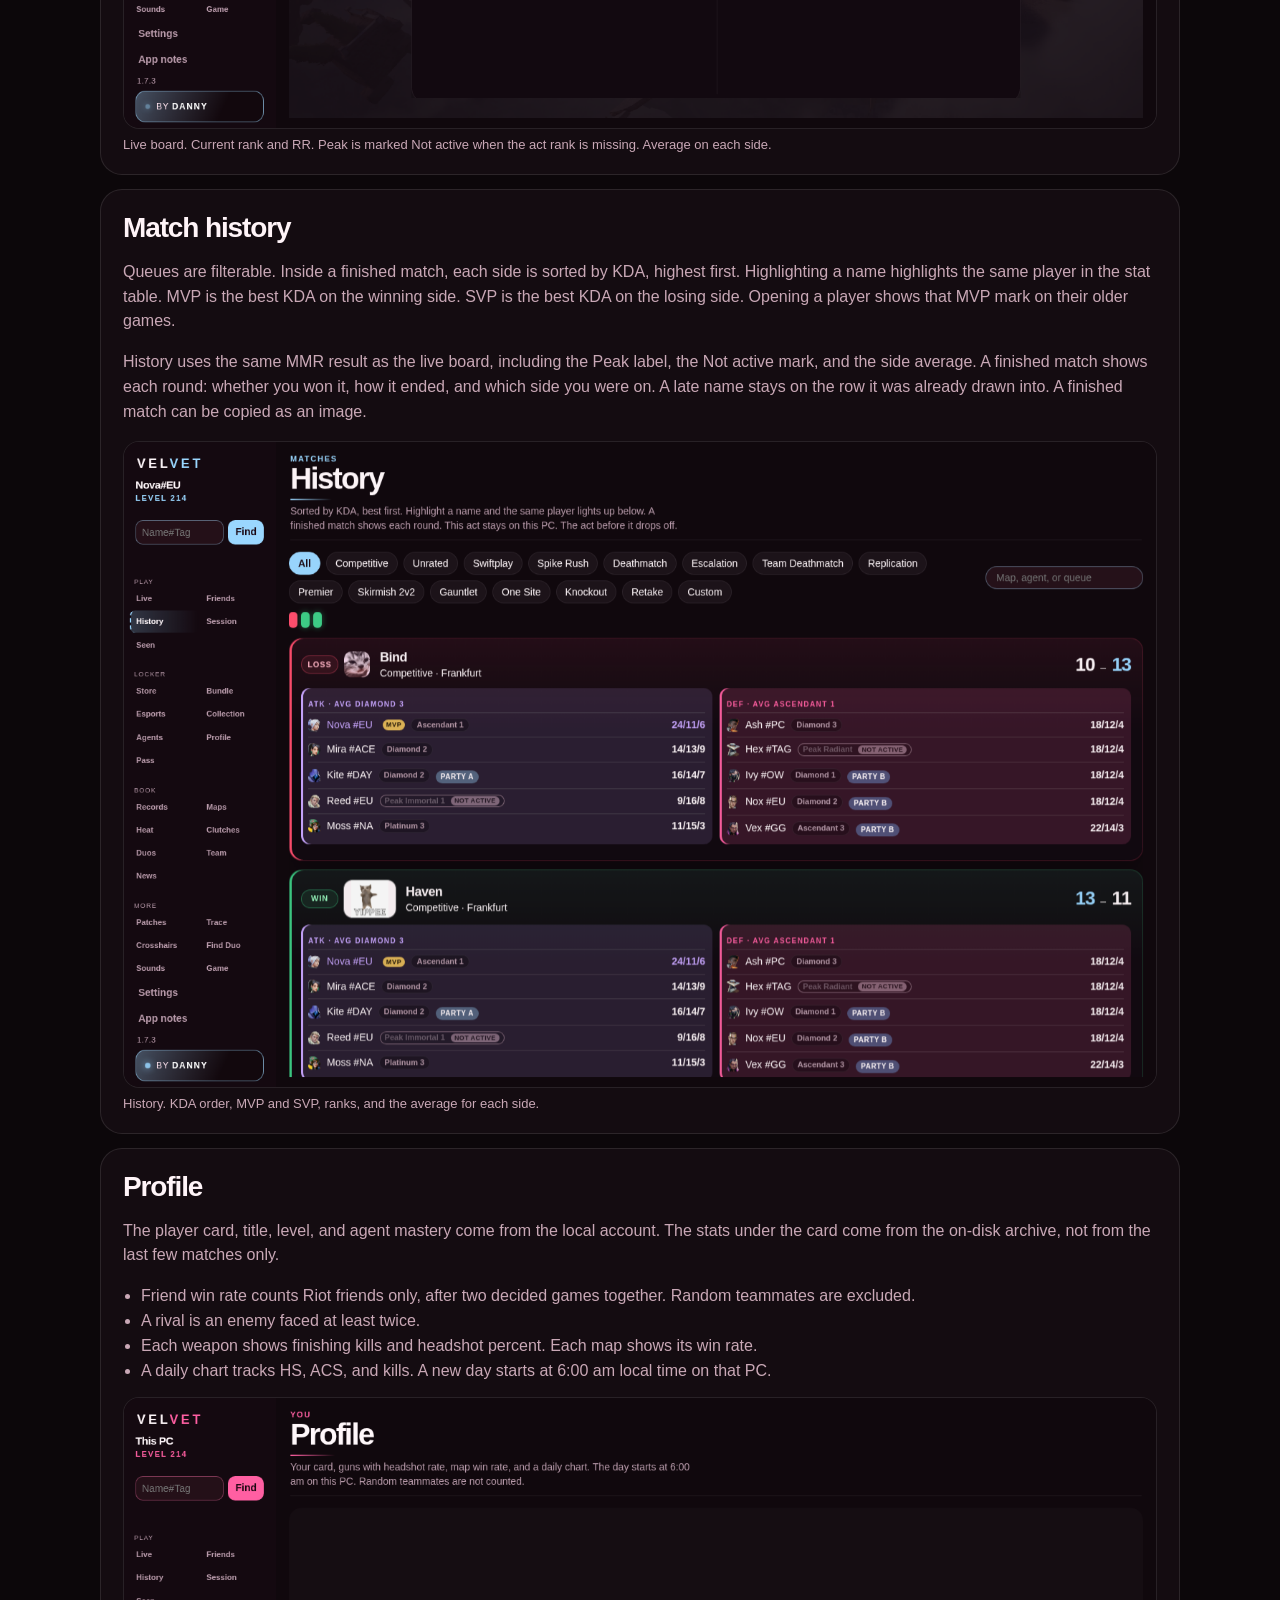
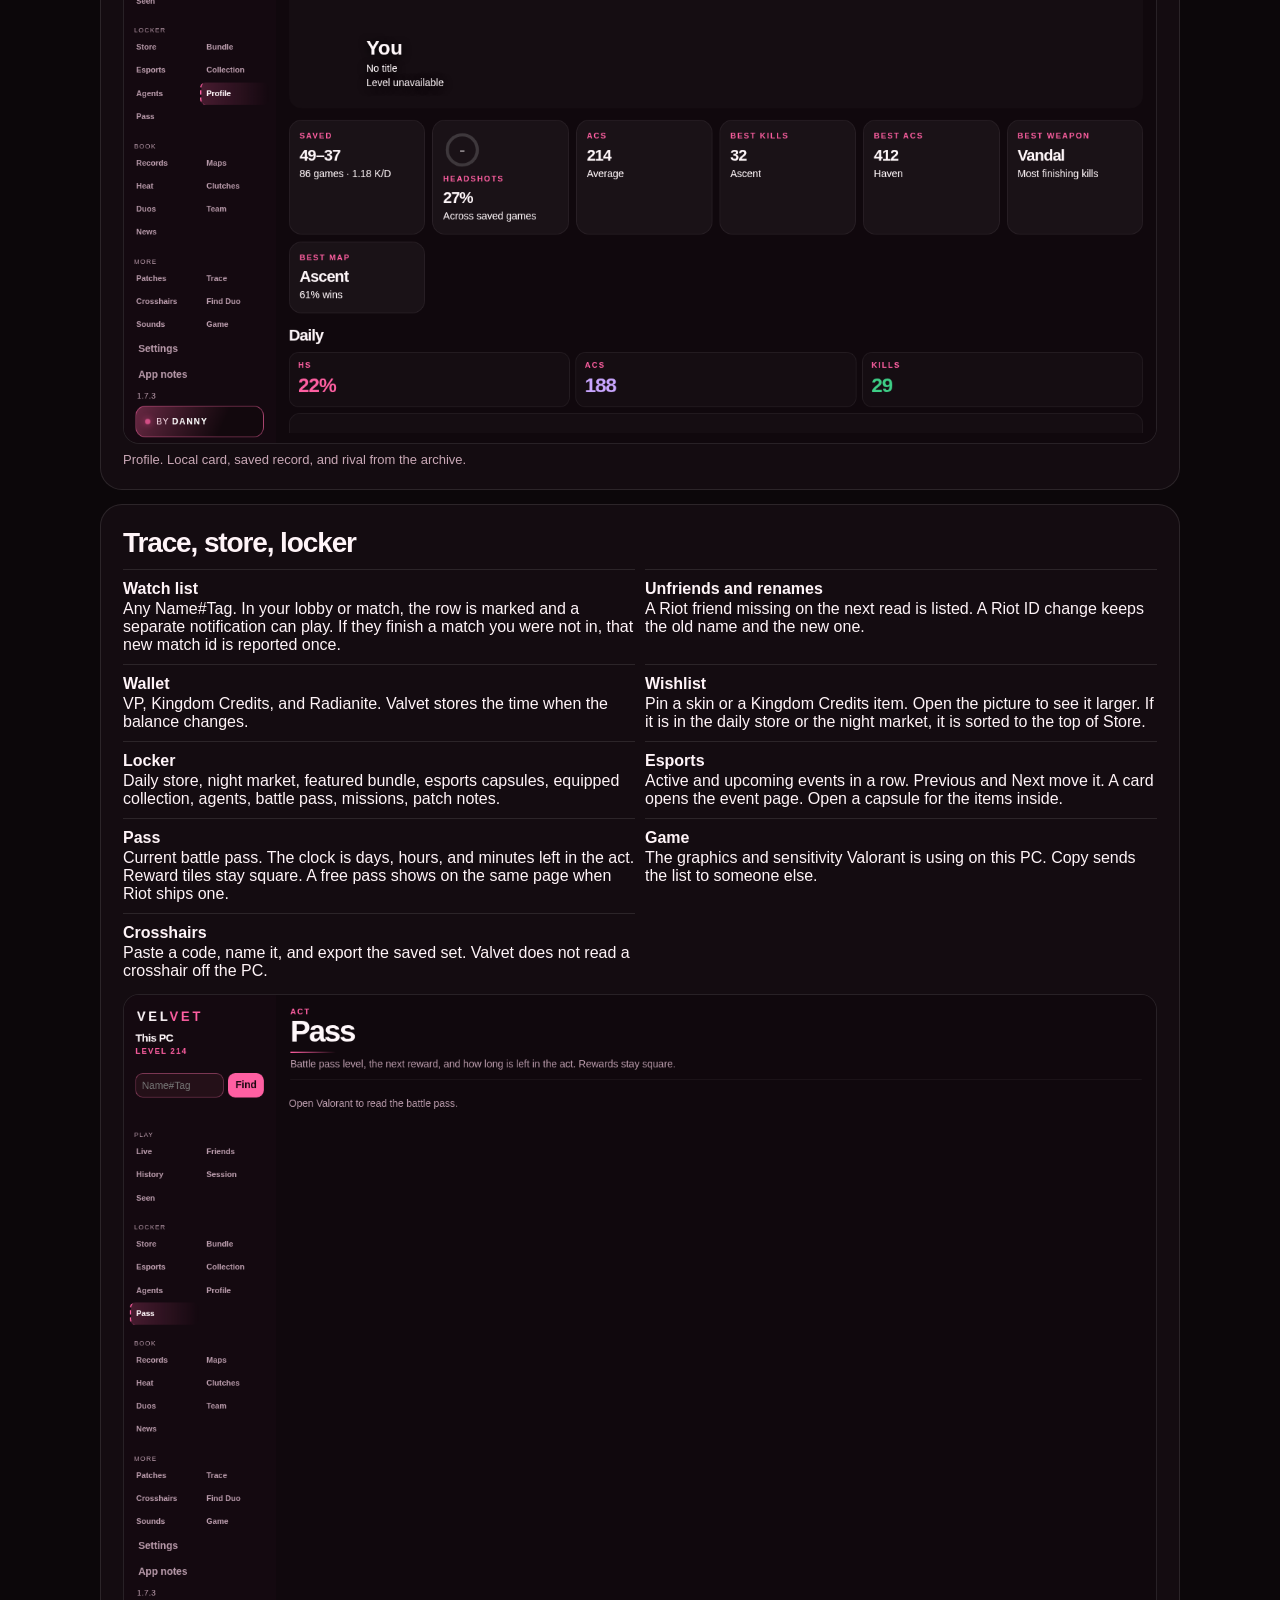
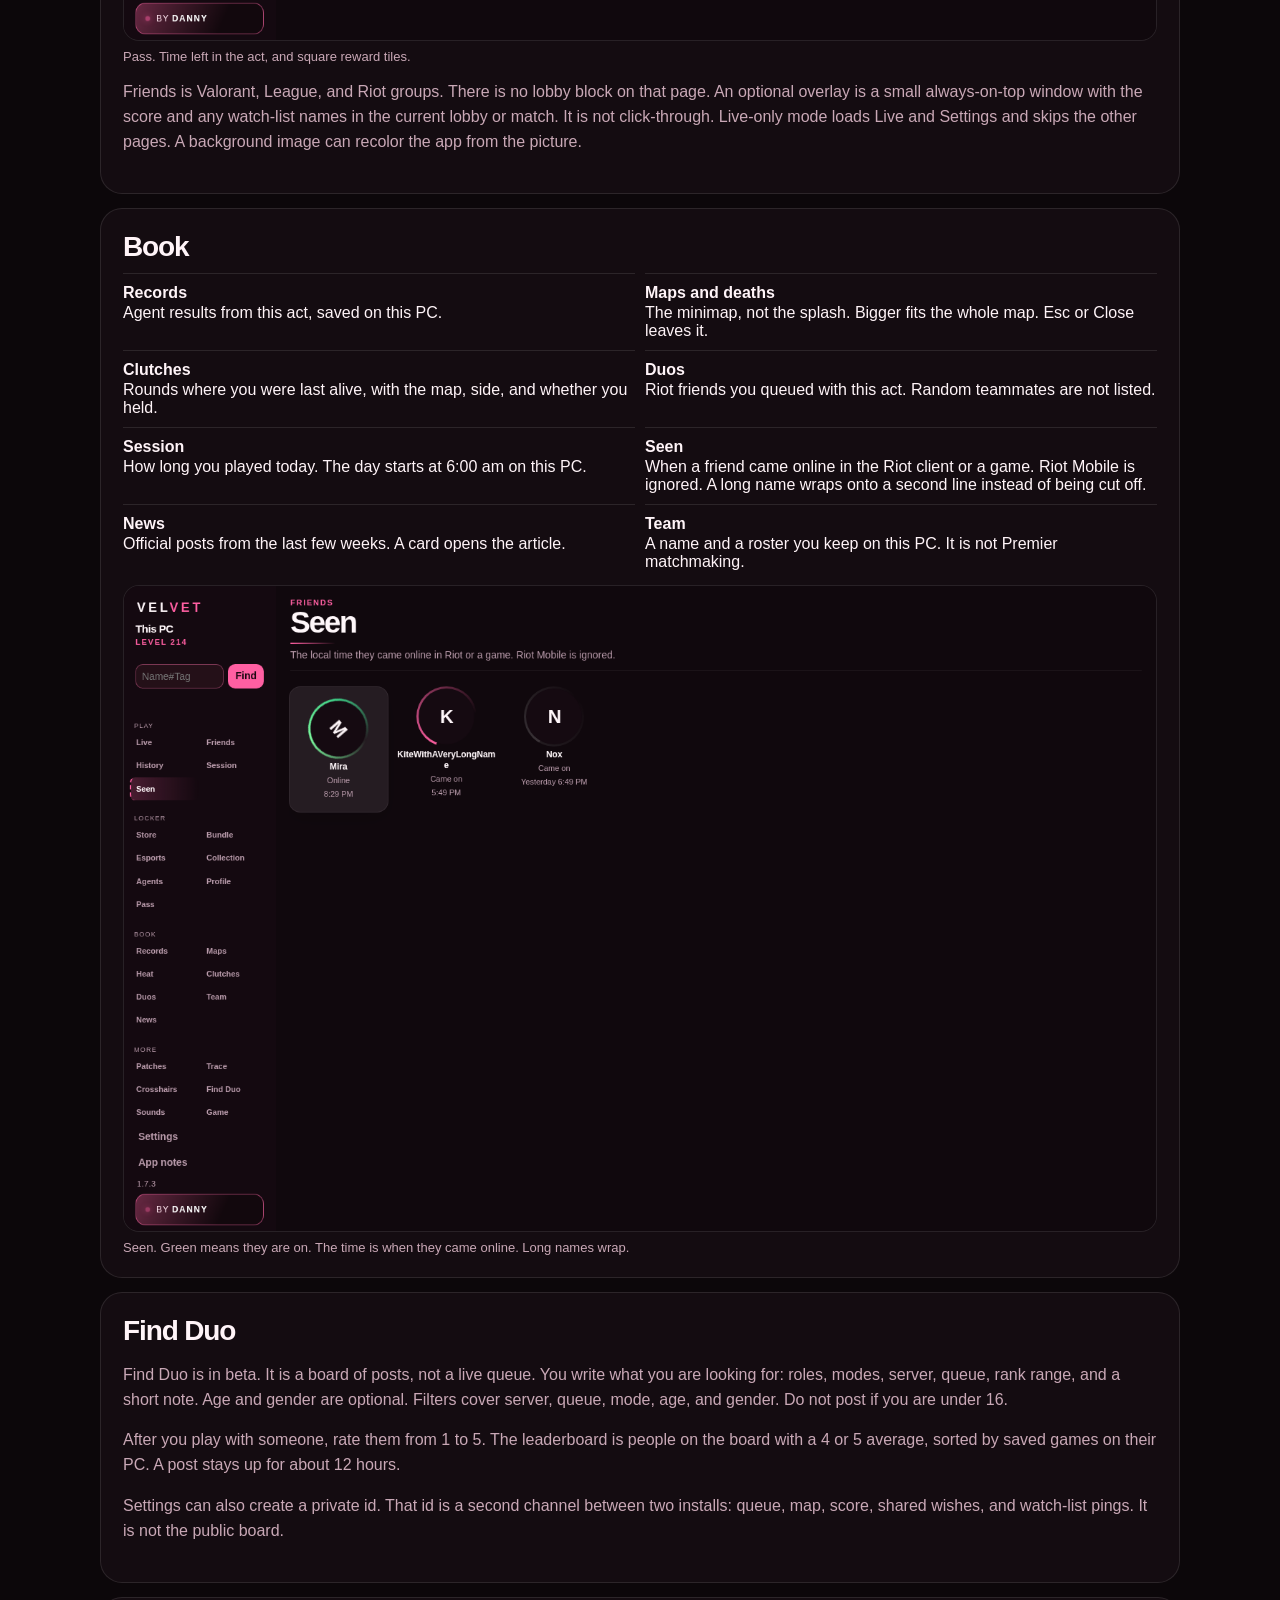
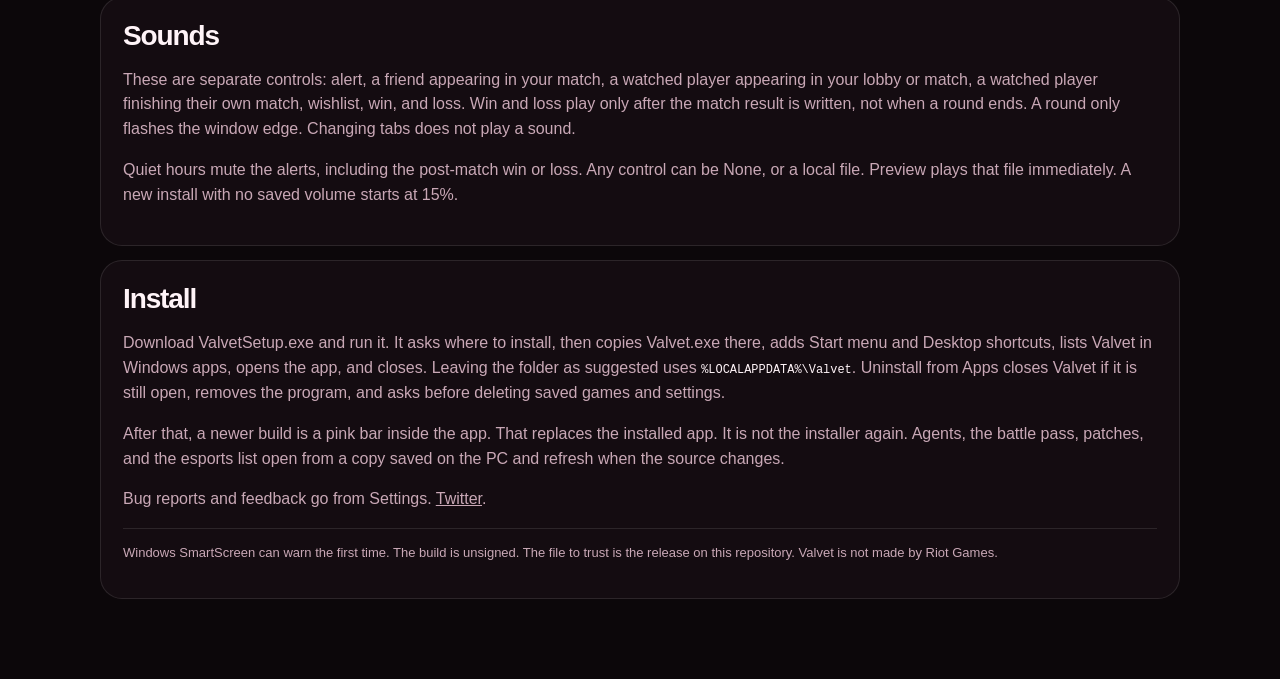
==== commit 7f933870: "Point downloads and the site at Valvet" ====
--- a/docs/index.html
+++ b/docs/index.html
@@ -7,9 +7,9 @@
   <meta name="description" content="Valvet reads the Riot Client lockfile on your PC. Live match, match history with ranks, profile archive, Trace, store, and Find Duo. No Riot password. Not made by Riot." />
   <meta property="og:title" content="Valvet" />
   <meta property="og:description" content="Local Windows companion for the Valorant client already running on that PC. Lockfile session, no password, no injection." />
-  <meta property="og:image" content="https://qdxnnyq.github.io/velvet/shots/live.png" />
+  <meta property="og:image" content="https://qdxnnyq.github.io/valvet/shots/live.png" />
   <meta name="twitter:card" content="summary_large_image" />
-  <meta name="twitter:image" content="https://qdxnnyq.github.io/velvet/shots/live.png" />
+  <meta name="twitter:image" content="https://qdxnnyq.github.io/valvet/shots/live.png" />
   <link rel="icon" href="data:image/svg+xml,%3Csvg xmlns='http://www.w3.org/2000/svg' viewBox='0 0 32 32'%3E%3Crect width='32' height='32' rx='8' fill='%23140c11'/%3E%3Ctext x='16' y='22' text-anchor='middle' font-size='16' font-family='sans-serif' fill='%23ff5fa2'%3EV%3C/text%3E%3C/svg%3E" />
   <style>
     :root { color-scheme: dark; --accent: #ff5fa2; --ink: #fff4f8; --muted: #c9a8b6; --line: rgba(255,255,255,.1); --card: #140c11; }
@@ -51,8 +51,8 @@
       <h1>VAL<span>VET</span></h1>
       <p class="lead">A companion for the Valorant session already open on this PC. It uses the Riot Client lockfile. It does not ask for a password, and it does not inject into the game.</p>
       <div class="actions">
-        <a class="btn solid" href="https://github.com/qdxnnyq/velvet/releases/latest/download/VelvetSetup.exe">Download Valvet</a>
-        <a class="btn ghost" href="https://github.com/qdxnnyq/velvet">Source and releases</a>
+        <a class="btn solid" href="https://github.com/qdxnnyq/valvet/releases/latest/download/ValvetSetup.exe">Download Valvet</a>
+        <a class="btn ghost" href="https://github.com/qdxnnyq/valvet">Source and releases</a>
       </div>
     </div>
   </header>
@@ -60,7 +60,7 @@
     <section>
       <h2>What it is</h2>
       <p>Valvet is one Windows app. On launch it finds the Riot Client lockfile, reads the local port and the token the client already created, and polls that session for phase, map, mode, score, and the roster. Rank is a separate MMR lookup per player. The binary is not tied to an account. It can only see whoever is signed into the Riot Client on that machine.</p>
-      <p>Settings, custom audio, and the match archive for the current act are stored in <code>%LOCALAPPDATA%\Velvet</code>. They are not inside the downloaded file. When the next act starts, games from the act before it drop off. History, duos, clutches, heat, and records all use that same act.</p>
+      <p>Settings, custom audio, and the match archive for the current act stay on this PC. A new install uses <code>%LOCALAPPDATA%\Valvet</code>. A PC that already has games keeps them. They are not inside the downloaded file. When the next act starts, games from the act before it drop off. History, duos, clutches, heat, and records all use that same act.</p>
       <div class="grid">
         <div><b>Install once</b> The installer copies the app into the folder you pick, then adds Start menu and Desktop shortcuts named Valvet.</div>
         <div><b>Update in the app</b> A newer build is a pink bar. That download replaces the installed app and restarts. It is not the installer.</div>
@@ -157,7 +157,7 @@
 
     <section>
       <h2>Install</h2>
-      <p>Download the installer and run it. It asks where to install, then copies Valvet there, adds Start menu and Desktop shortcuts, lists Valvet in Windows apps, opens the app, and closes. Leaving the folder as suggested uses <code>%LOCALAPPDATA%\Velvet</code>. Uninstall from Apps closes Valvet if it is still open, removes the program, and asks before deleting saved games and settings. If you keep them, they stay in that folder.</p>
+      <p>Download ValvetSetup.exe and run it. It asks where to install, then copies Valvet.exe there, adds Start menu and Desktop shortcuts, lists Valvet in Windows apps, opens the app, and closes. Leaving the folder as suggested uses <code>%LOCALAPPDATA%\Valvet</code>. Uninstall from Apps closes Valvet if it is still open, removes the program, and asks before deleting saved games and settings.</p>
       <p>After that, a newer build is a pink bar inside the app. That replaces the installed app. It is not the installer again. Agents, the battle pass, patches, and the esports list open from a copy saved on the PC and refresh when the source changes.</p>
       <p>Bug reports and feedback go from Settings. <a href="https://x.com/qdxnnyq">Twitter</a>.</p>
       <p class="note">Windows SmartScreen can warn the first time. The build is unsigned. The file to trust is the release on this repository. Valvet is not made by Riot Games.</p>
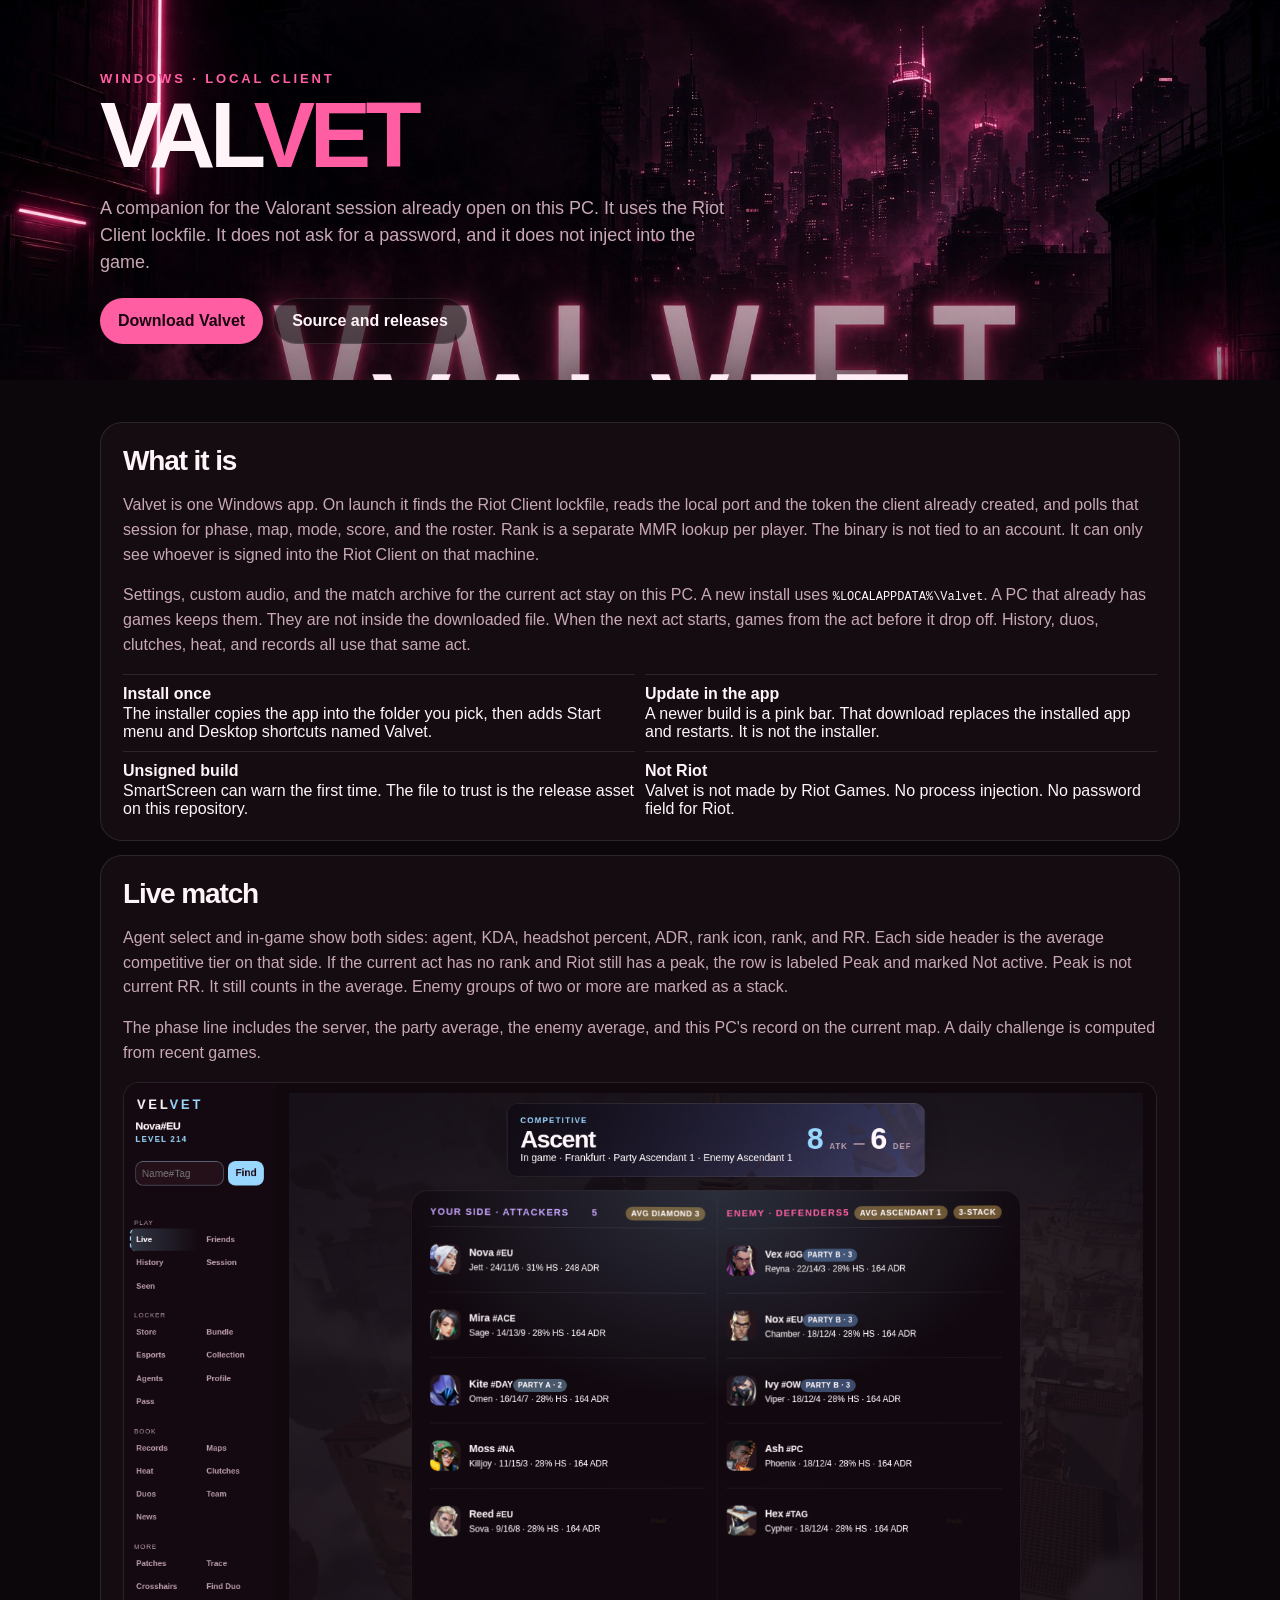
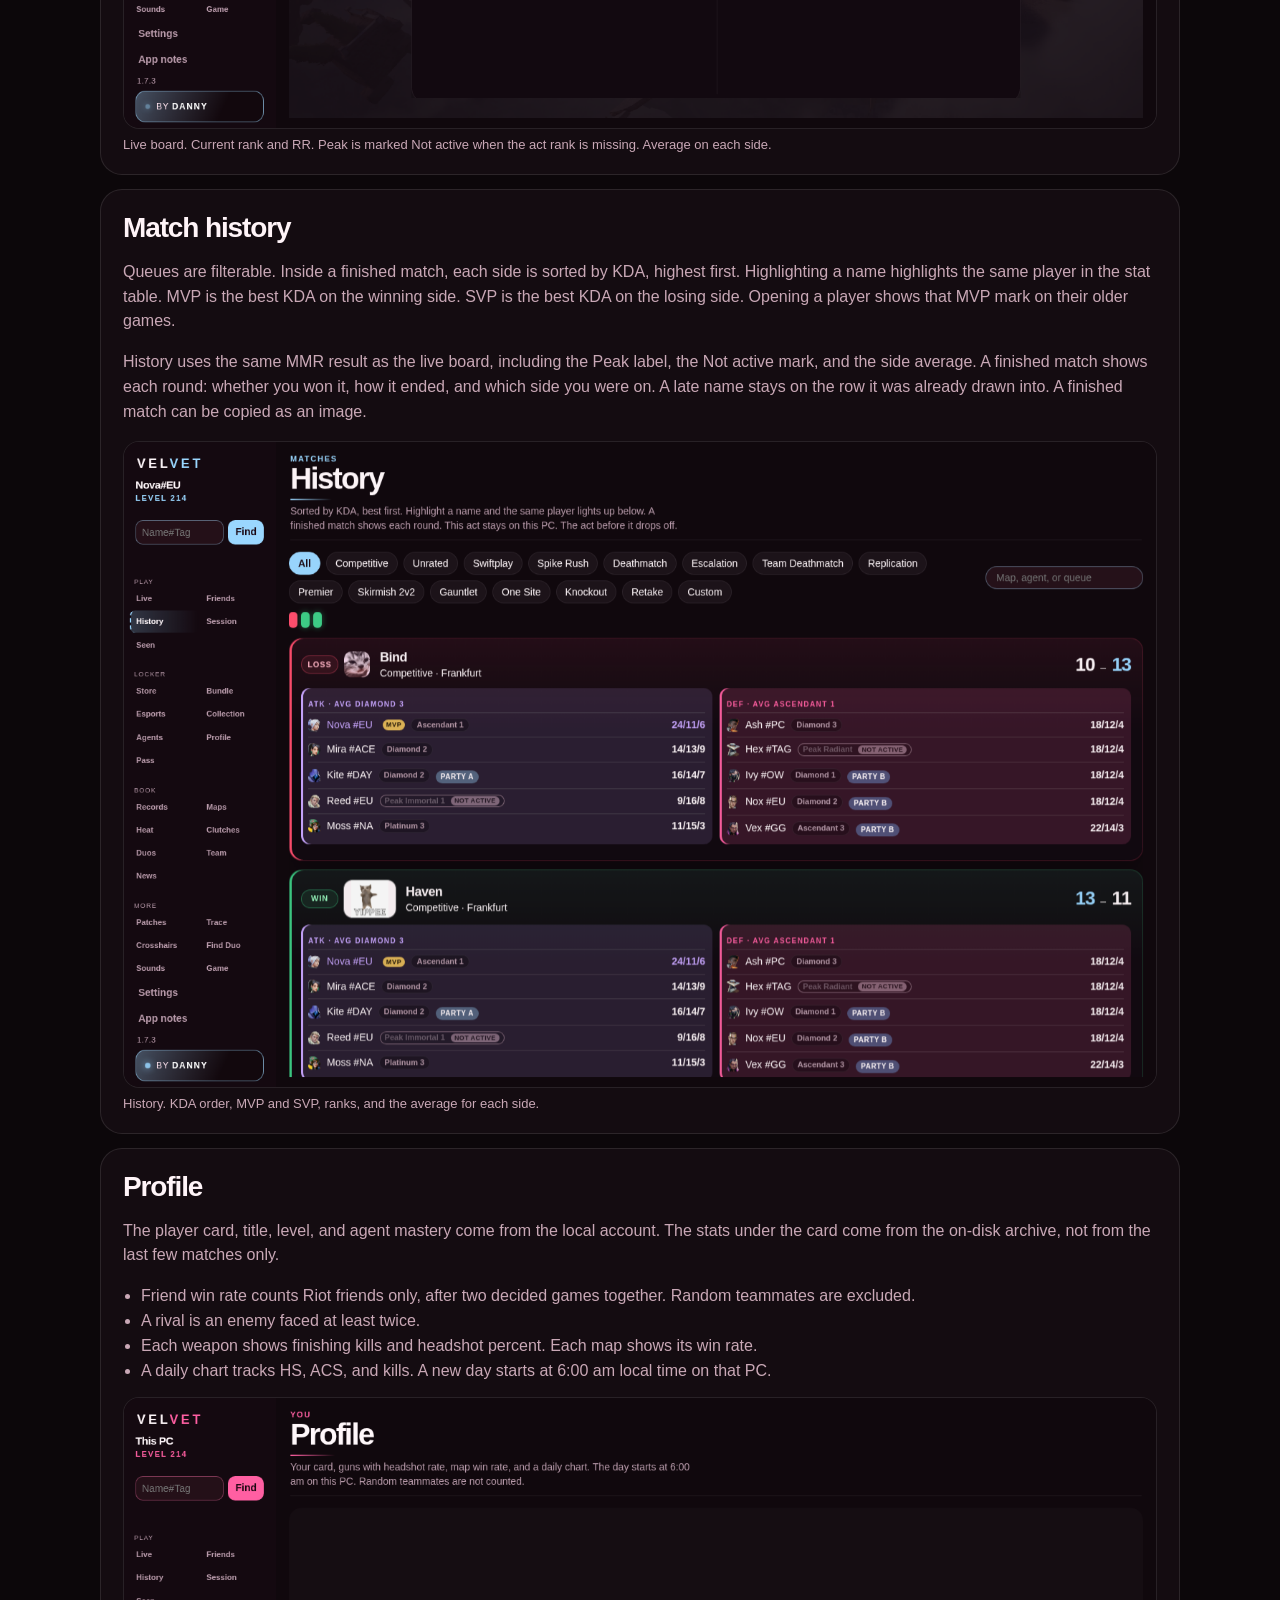
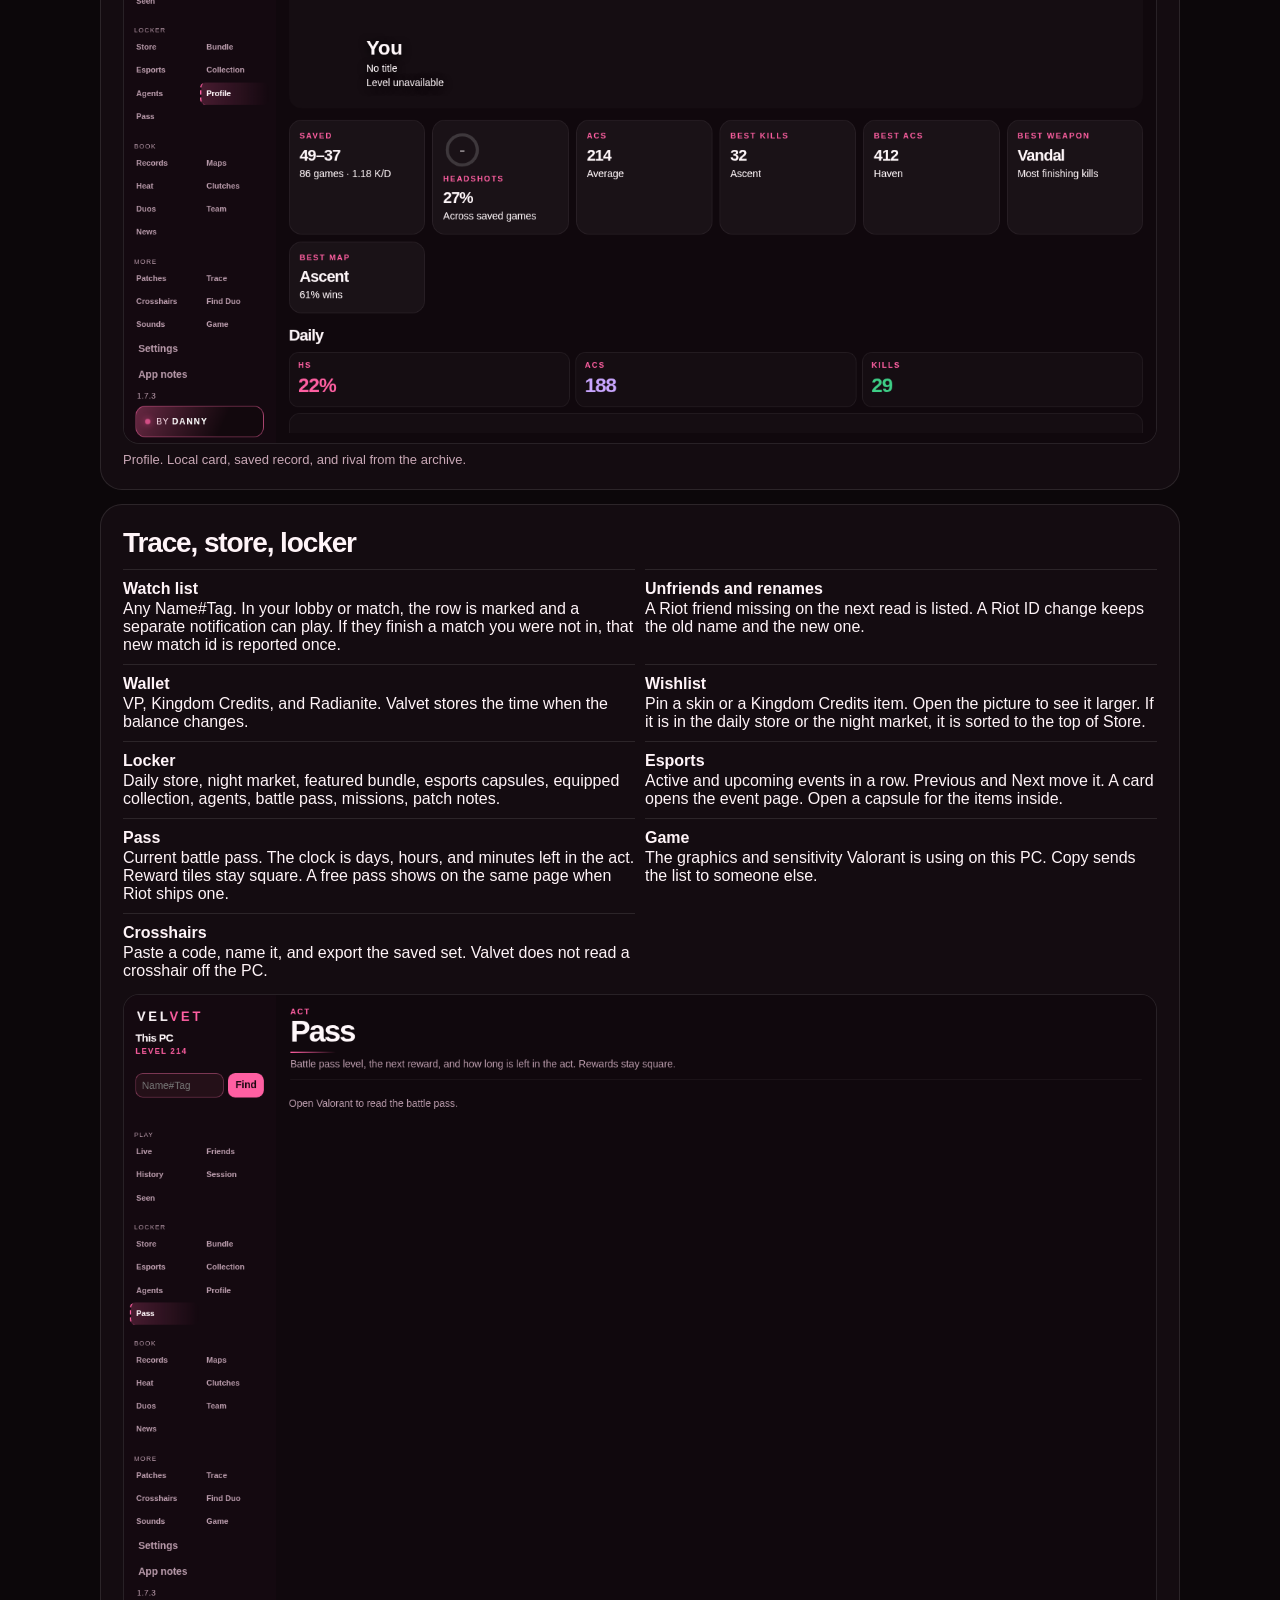
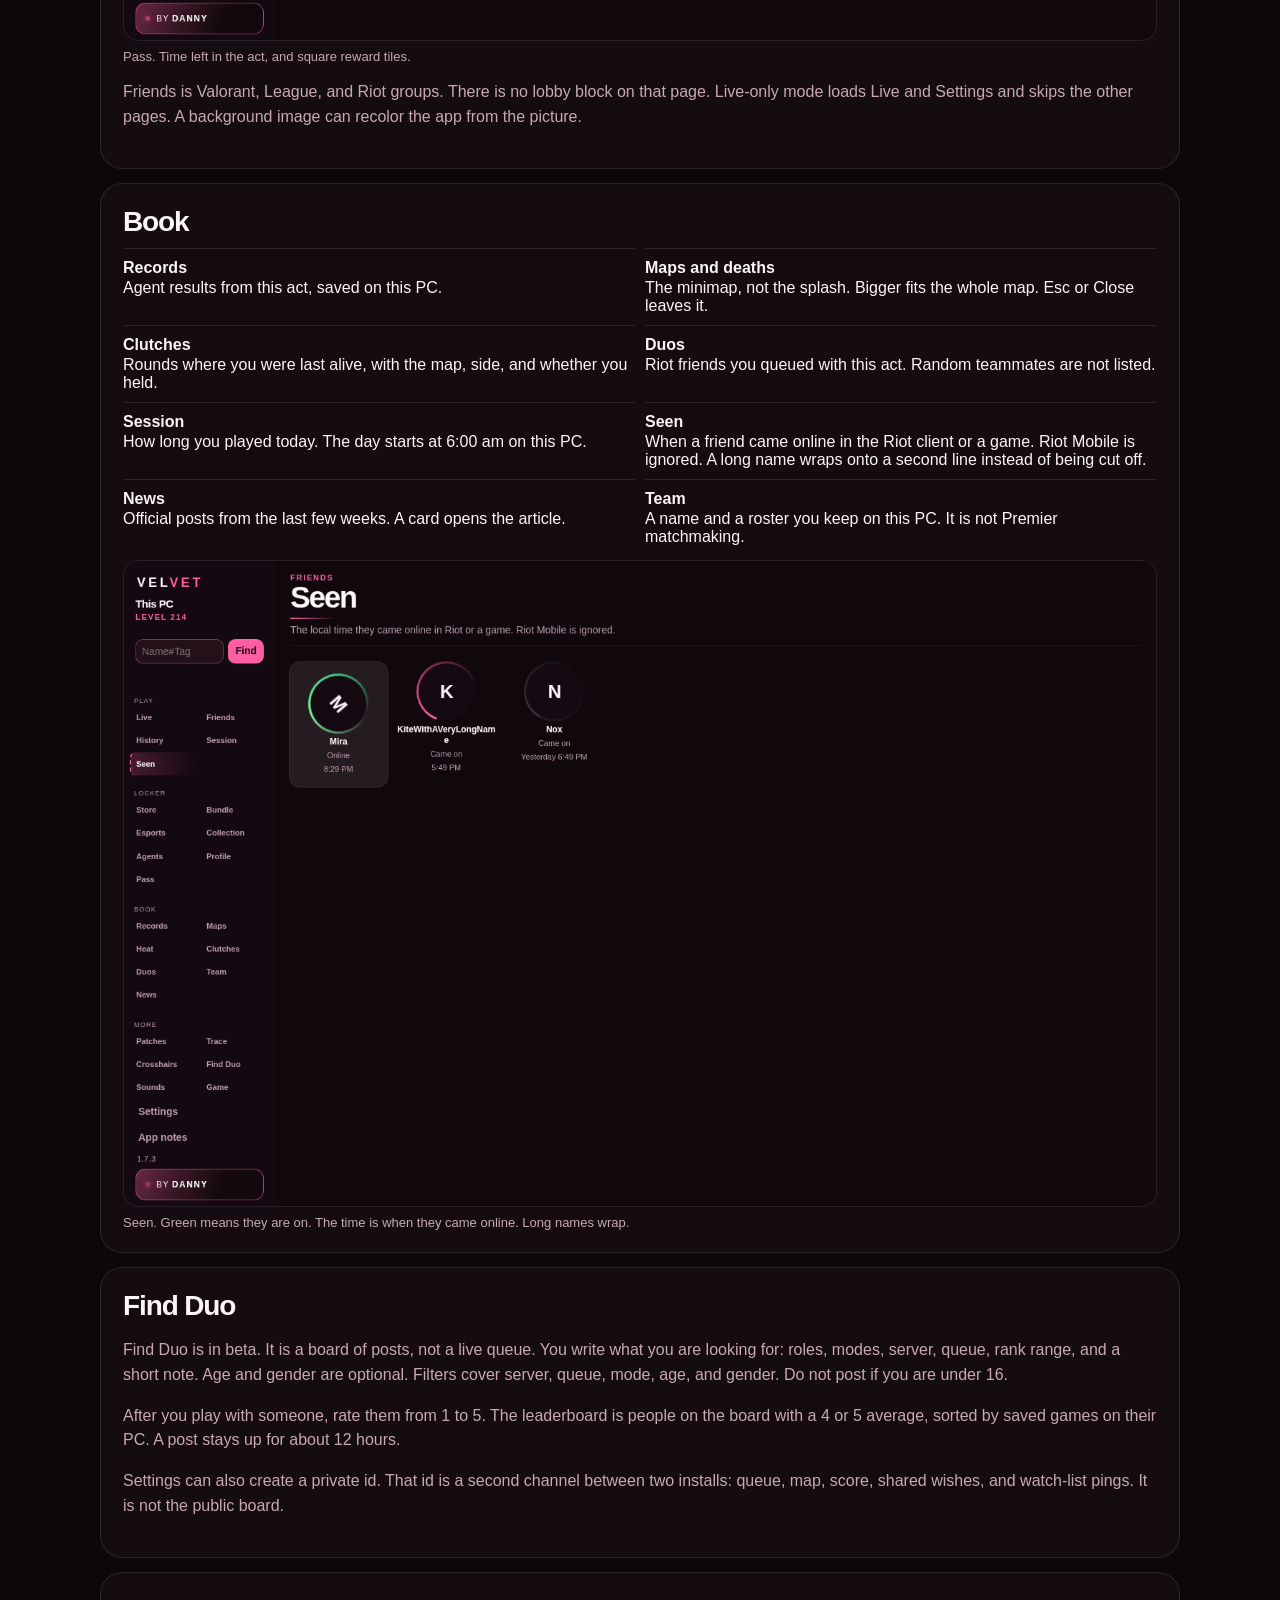
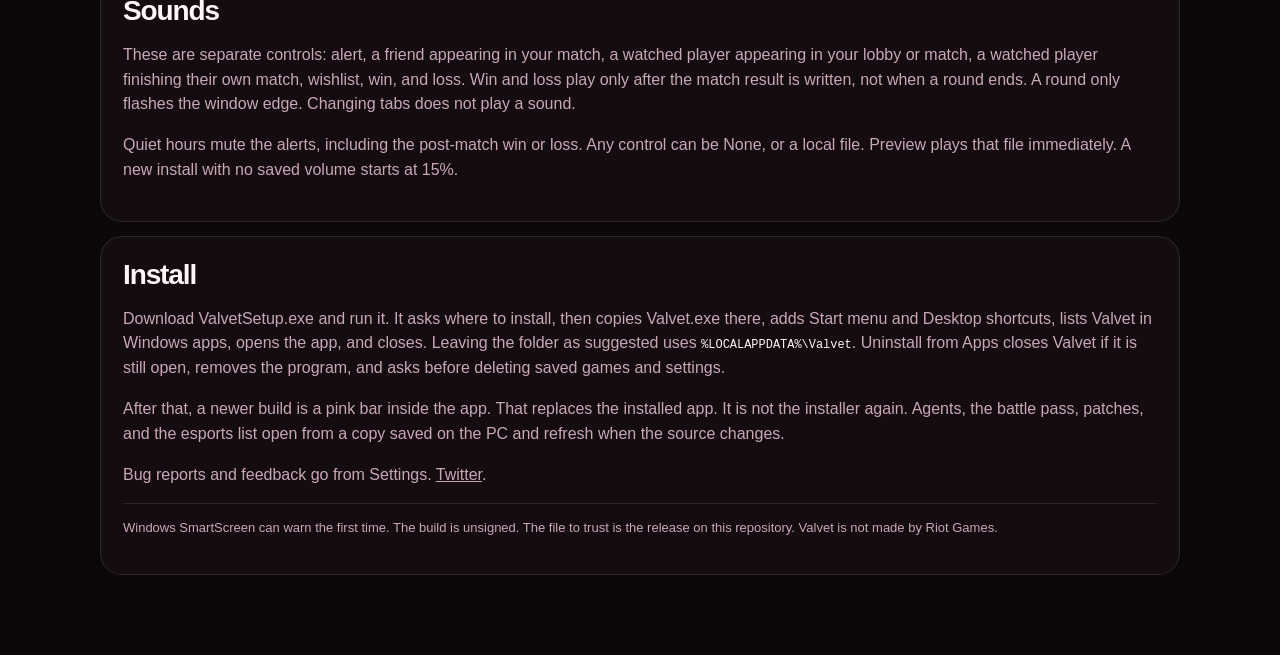
==== commit 1450668f: "Valvet 1.7.33 last game card, drop overlay" ====
--- a/docs/index.html
+++ b/docs/index.html
@@ -121,7 +121,7 @@
         <img src="shots/pass.png" alt="Battle pass with a days hours minutes clock and square reward tiles" />
         <figcaption>Pass. Time left in the act, and square reward tiles.</figcaption>
       </figure>
-      <p>Friends is Valorant, League, and Riot groups. There is no lobby block on that page. An optional overlay is a small always-on-top window with the score and any watch-list names in the current lobby or match. It is not click-through. Live-only mode loads Live and Settings and skips the other pages. A background image can recolor the app from the picture.</p>
+      <p>Friends is Valorant, League, and Riot groups. There is no lobby block on that page. Live-only mode loads Live and Settings and skips the other pages. A background image can recolor the app from the picture.</p>
     </section>
 
     <section>
